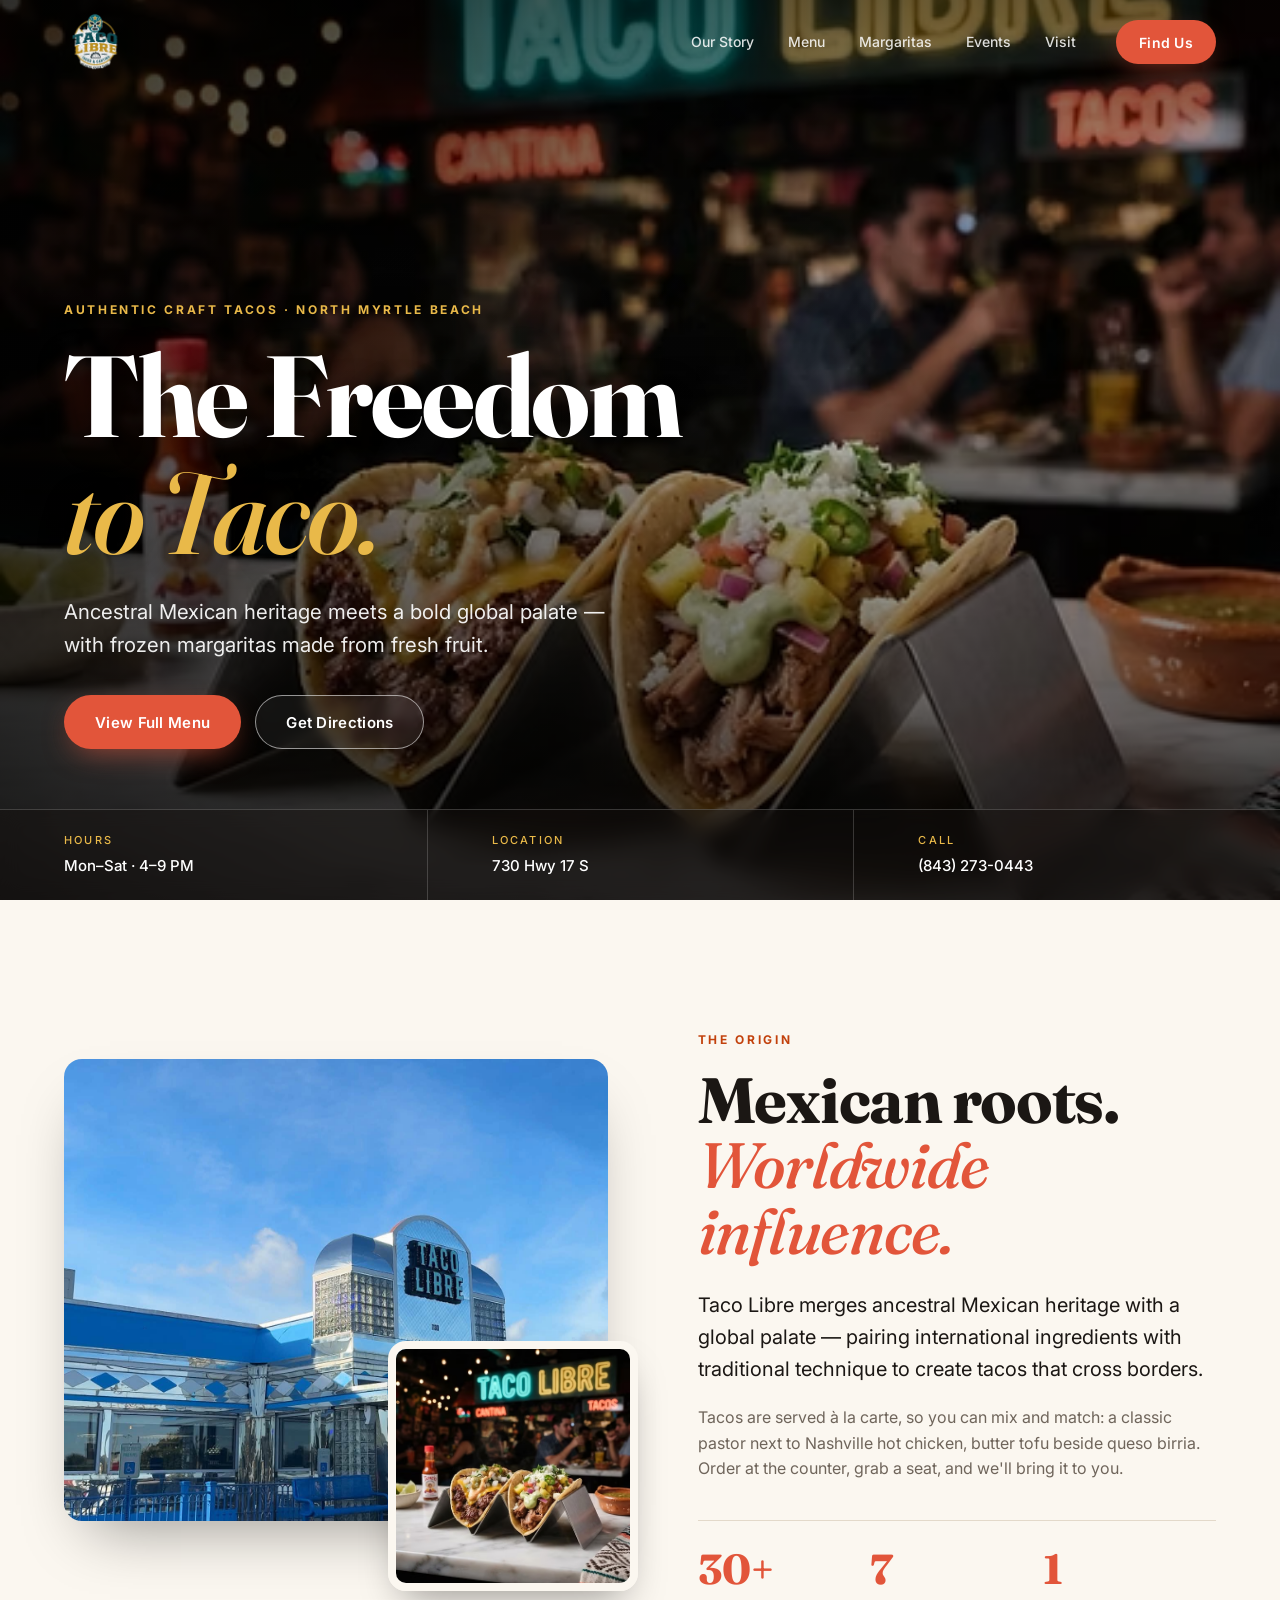
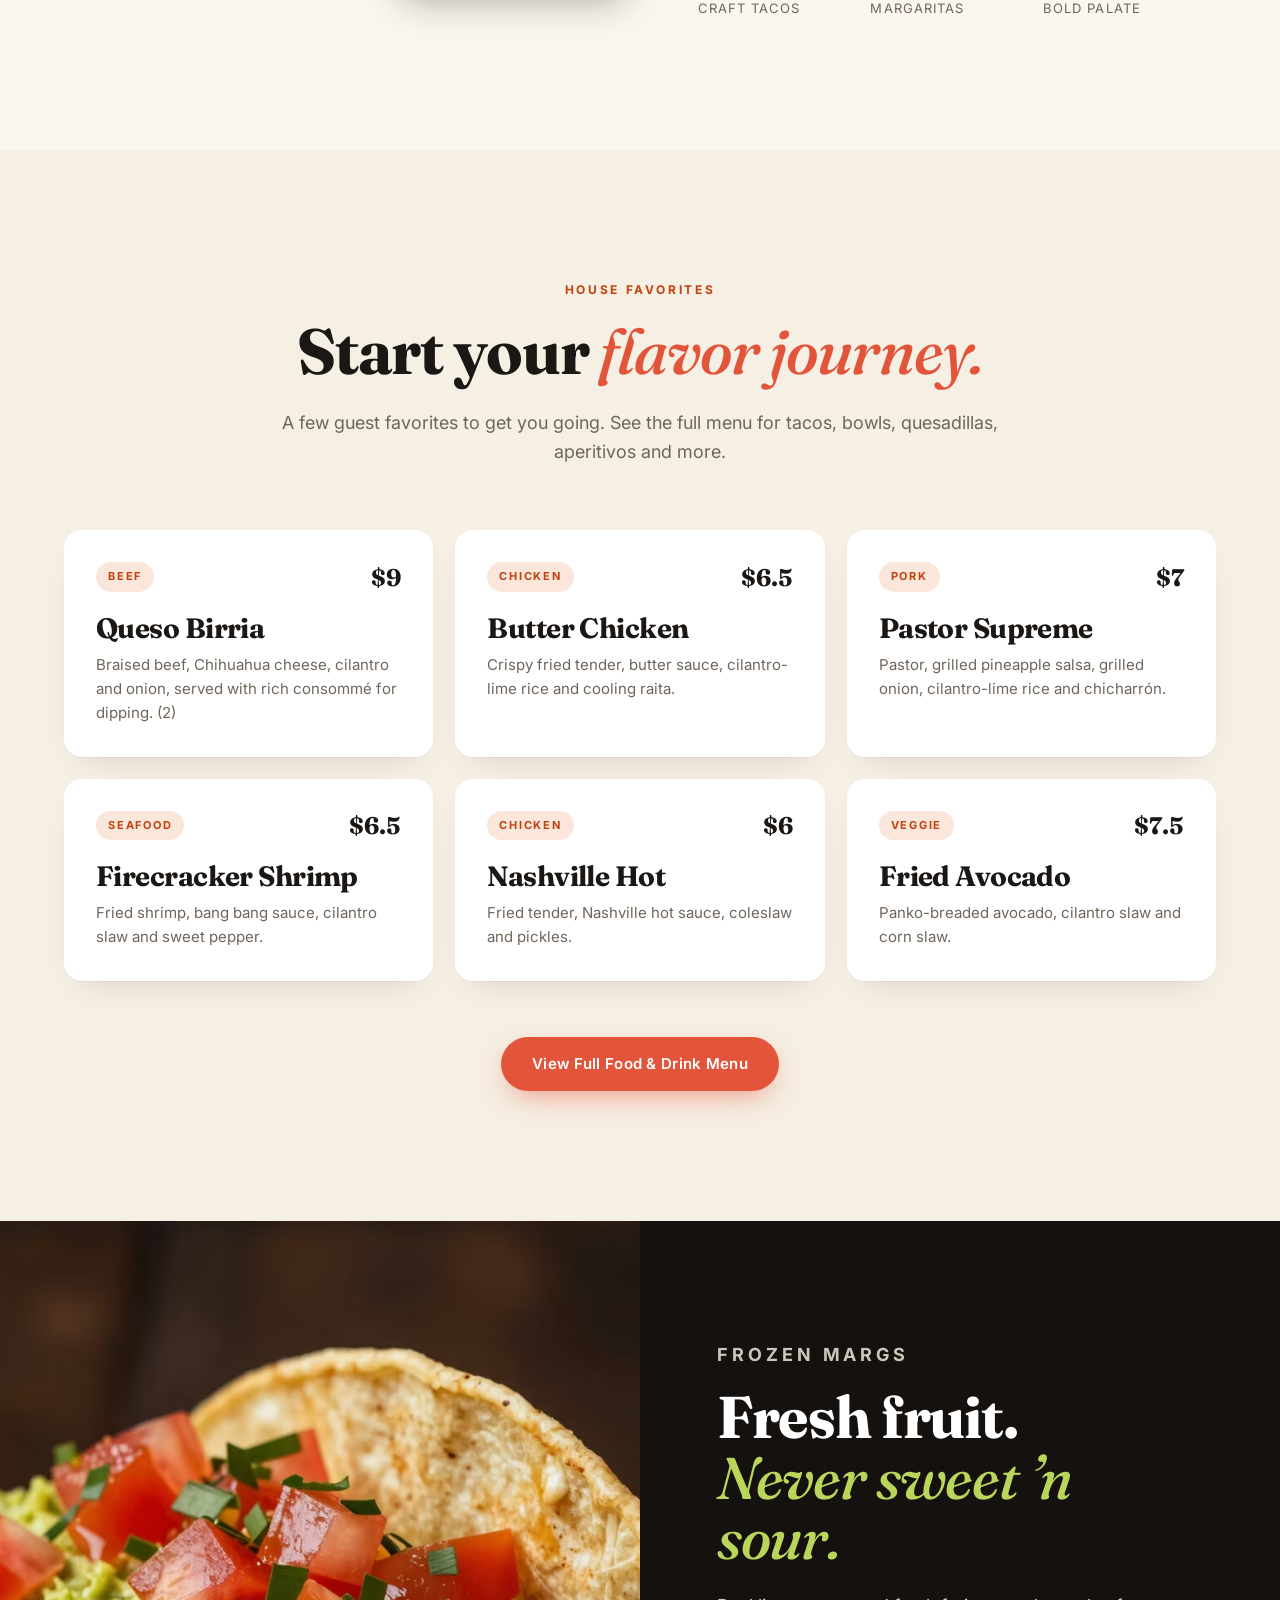
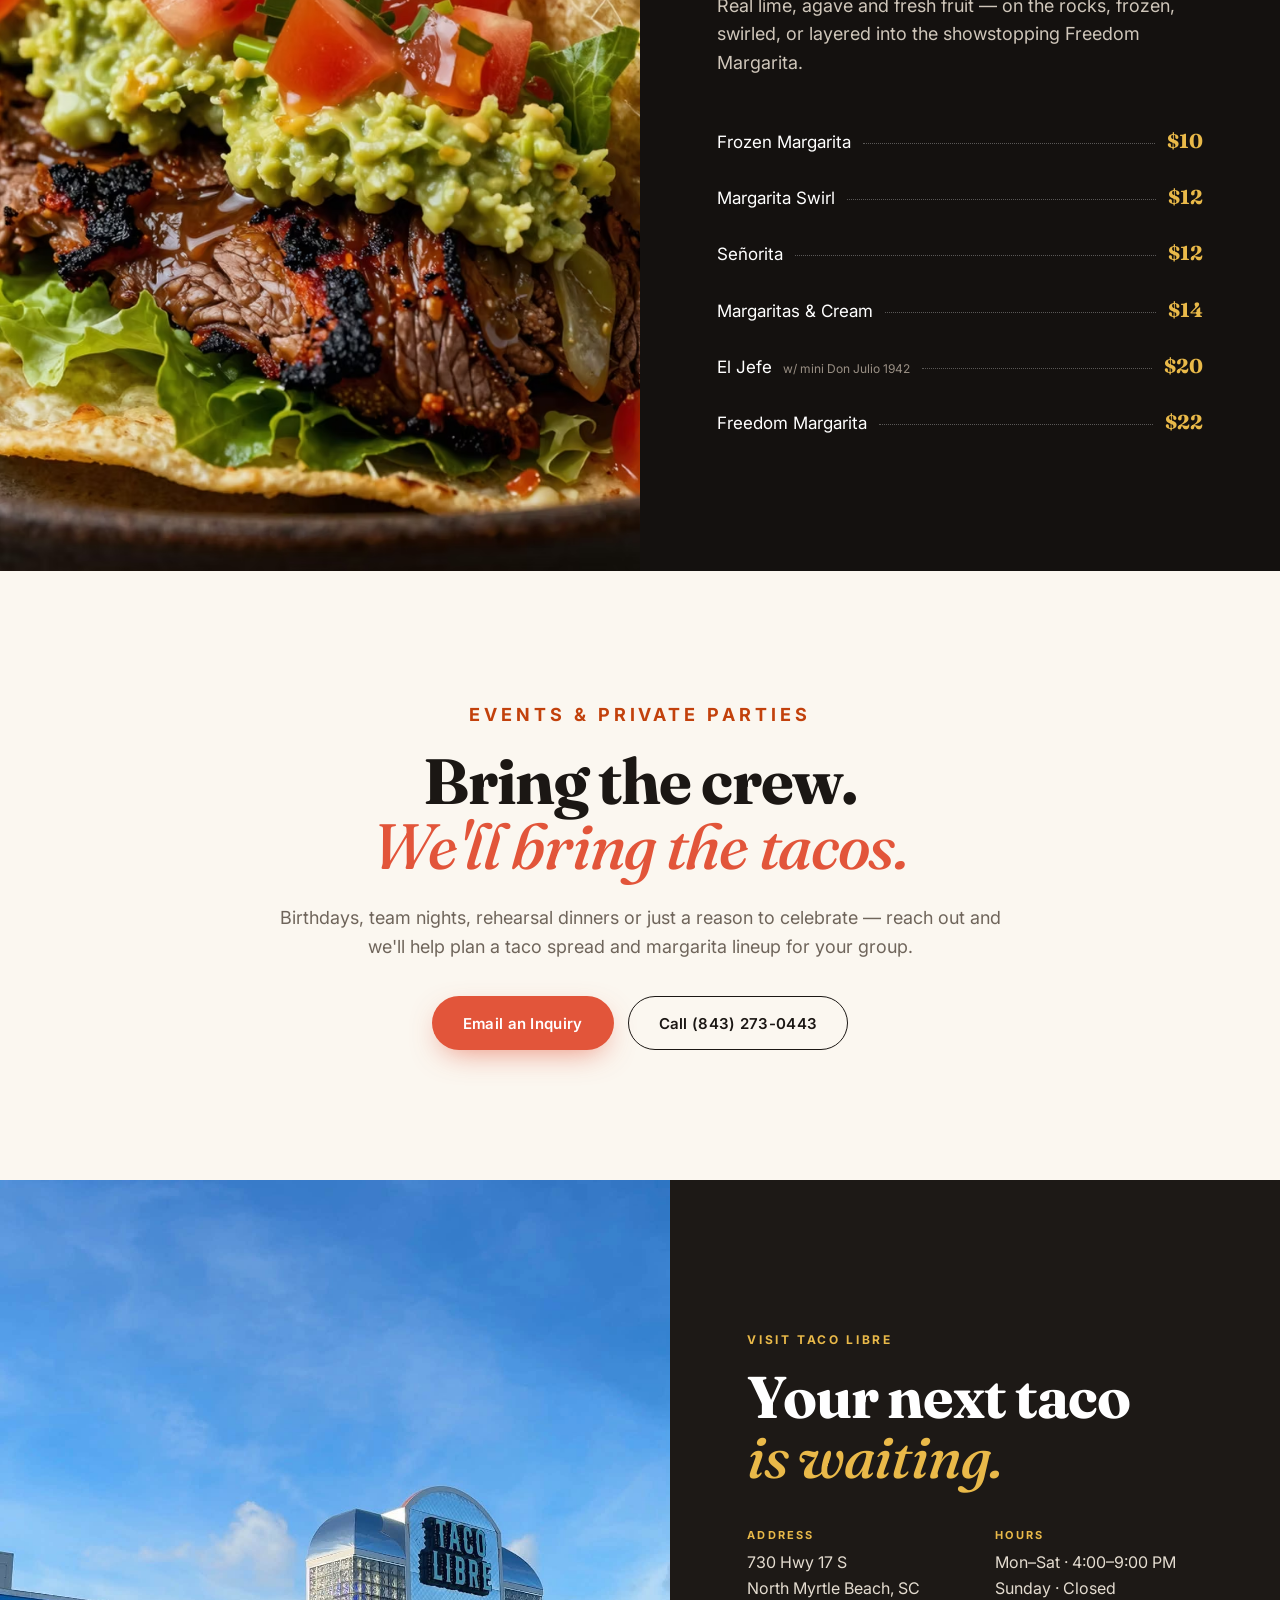
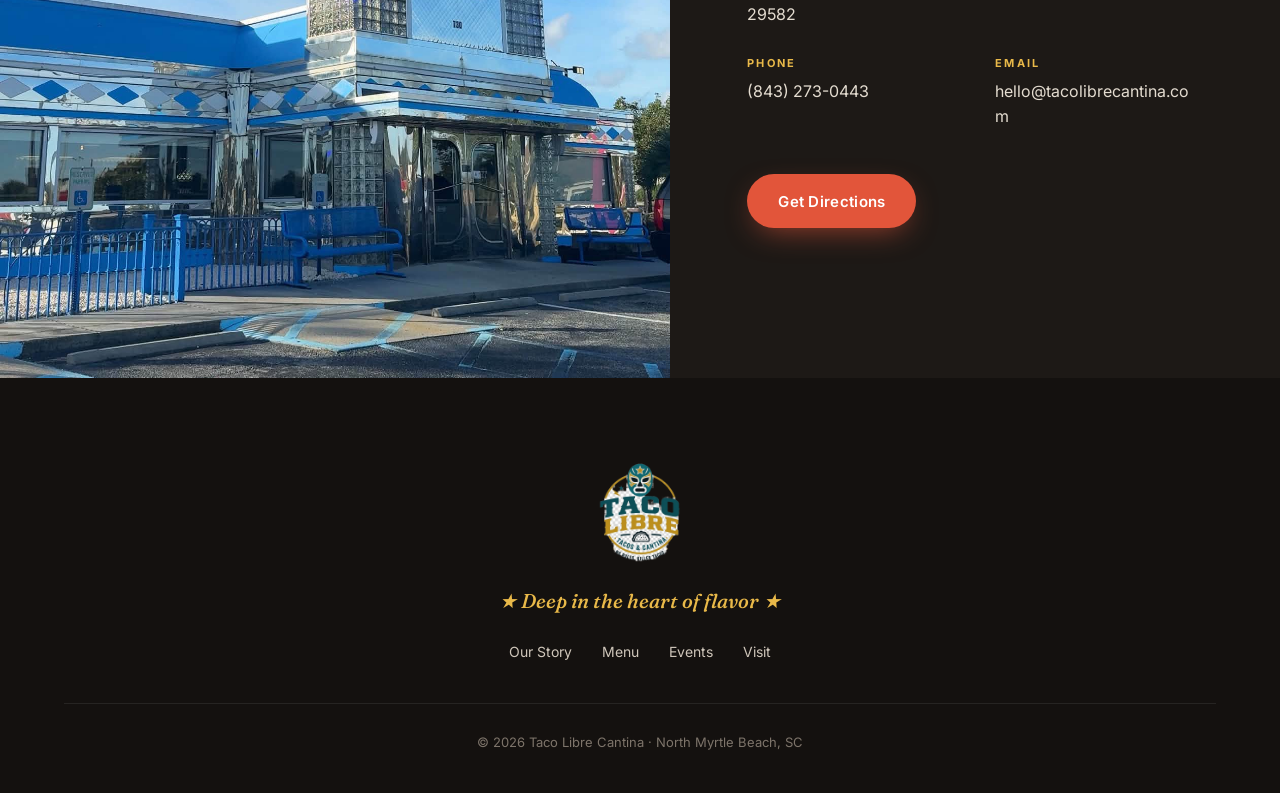
==== index.html @ 33dae6b4 "Add files via upload" ====
<!doctype html>
<html lang="en">
<head>
<meta charset="utf-8">
<meta name="viewport" content="width=device-width,initial-scale=1">
<meta name="description" content="Taco Libre Cantina — globally inspired craft tacos and frozen margaritas on Hwy 17 in North Myrtle Beach, SC.">
<meta name="theme-color" content="#14110f">
<title>Taco Libre Cantina | Global Tacos & Frozen Margs · North Myrtle Beach</title>
<link rel="icon" href="taco libre logo.png">
<link rel="preconnect" href="https://fonts.googleapis.com"><link rel="preconnect" href="https://fonts.gstatic.com" crossorigin>
<link href="https://fonts.googleapis.com/css2?family=Fraunces:ital,opsz,wght@0,9..144,500;0,9..144,700;1,9..144,500&family=Inter:wght@400;500;600;700&display=swap" rel="stylesheet">
<link rel="stylesheet" href="styles.css">
</head>
<body>
<header class="site-header" id="top">
  <a class="brand" href="#top" aria-label="Taco Libre home"><img src="taco libre logo.png" alt="Taco Libre logo"></a>
  <nav class="nav" aria-label="Primary">
    <a href="#story">Our Story</a><a href="#menu">Menu</a><a href="#margs">Margaritas</a><a href="#parties">Events</a><a href="#visit">Visit</a>
  </nav>
  <a class="btn btn-primary btn-sm desk" href="#visit">Find Us</a>
  <button class="nav-toggle" aria-label="Open menu" aria-expanded="false"><span></span><span></span></button>
</header>

<main>
<section class="hero">
  <video autoplay muted loop playsinline preload="metadata" poster="taco 1.avif"><source src="taco libre video mobile format.mp4" type="video/mp4"></video>
  <div class="hero-shade"></div>
  <div class="hero-inner reveal">
    <p class="eyebrow">Authentic Craft Tacos · North Myrtle Beach</p>
    <h1>The Freedom<br><em>to Taco.</em></h1>
    <p class="hero-sub">Ancestral Mexican heritage meets a bold global palate — with frozen margaritas made from fresh fruit.</p>
    <div class="hero-actions">
      <button class="btn btn-primary" data-open-menu>View Full Menu</button>
      <a class="btn btn-ghost" href="https://maps.google.com/?q=Taco+Libre+730+Hwy+17+S+North+Myrtle+Beach+SC+29582" target="_blank" rel="noopener">Get Directions</a>
    </div>
  </div>
  <div class="hero-info">
    <div><span>Hours</span>Mon–Sat · 4–9 PM</div>
    <div><span>Location</span>730 Hwy 17 S</div>
    <div><span>Call</span><a href="tel:+18432730443">(843) 273-0443</a></div>
  </div>
</section>

<section class="story section" id="story">
  <div class="story-media reveal">
    <img class="img-main" src="libre storefront.jpg" alt="Taco Libre storefront on Highway 17 in North Myrtle Beach">
    <img class="img-float" src="taco 1.avif" alt="Taco Libre craft tacos" loading="lazy">
  </div>
  <div class="story-copy reveal">
    <p class="eyebrow dark">The Origin</p>
    <h2>Mexican roots.<br><em>Worldwide influence.</em></h2>
    <p class="lead">Taco Libre merges ancestral Mexican heritage with a global palate — pairing international ingredients with traditional technique to create tacos that cross borders.</p>
    <p>Tacos are served à la carte, so you can mix and match: a classic pastor next to Nashville hot chicken, butter tofu beside queso birria. Order at the counter, grab a seat, and we'll bring it to you.</p>
    <div class="stats">
      <div><strong>30+</strong><span>Craft tacos</span></div>
      <div><strong>7</strong><span>Margaritas</span></div>
      <div><strong>1</strong><span>Bold palate</span></div>
    </div>
  </div>
</section>

<section class="favorites section" id="menu">
  <div class="section-head reveal">
    <p class="eyebrow dark">House Favorites</p>
    <h2>Start your <em>flavor journey.</em></h2>
    <p>A few guest favorites to get you going. See the full menu for tacos, bowls, quesadillas, aperitivos and more.</p>
  </div>
  <div class="cards">
    <article class="card reveal"><div class="card-top"><span class="tag">Beef</span><span class="price">$9</span></div><h3>Queso Birria</h3><p>Braised beef, Chihuahua cheese, cilantro and onion, served with rich consommé for dipping. (2)</p></article>
    <article class="card reveal"><div class="card-top"><span class="tag">Chicken</span><span class="price">$6.5</span></div><h3>Butter Chicken</h3><p>Crispy fried tender, butter sauce, cilantro-lime rice and cooling raita.</p></article>
    <article class="card reveal"><div class="card-top"><span class="tag">Pork</span><span class="price">$7</span></div><h3>Pastor Supreme</h3><p>Pastor, grilled pineapple salsa, grilled onion, cilantro-lime rice and chicharrón.</p></article>
    <article class="card reveal"><div class="card-top"><span class="tag">Seafood</span><span class="price">$6.5</span></div><h3>Firecracker Shrimp</h3><p>Fried shrimp, bang bang sauce, cilantro slaw and sweet pepper.</p></article>
    <article class="card reveal"><div class="card-top"><span class="tag">Chicken</span><span class="price">$6</span></div><h3>Nashville Hot</h3><p>Fried tender, Nashville hot sauce, coleslaw and pickles.</p></article>
    <article class="card reveal"><div class="card-top"><span class="tag">Veggie</span><span class="price">$7.5</span></div><h3>Fried Avocado</h3><p>Panko-breaded avocado, cilantro slaw and corn slaw.</p></article>
  </div>
  <div class="center"><button class="btn btn-primary" data-open-menu>View Full Food & Drink Menu</button></div>
</section>

<section class="margs" id="margs">
  <div class="margs-img"><img src="taco 2.avif" alt="Taco Libre food and margaritas" loading="lazy"></div>
  <div class="margs-copy reveal">
    <p class="eyebrow">Frozen Margs</p>
    <h2>Fresh fruit.<br><em>Never sweet ’n sour.</em></h2>
    <p>Real lime, agave and fresh fruit — on the rocks, frozen, swirled, or layered into the showstopping Freedom Margarita.</p>
    <ul class="price-list">
      <li><span>Frozen Margarita</span><i></i><b>$10</b></li>
      <li><span>Margarita Swirl</span><i></i><b>$12</b></li>
      <li><span>Señorita</span><i></i><b>$12</b></li>
      <li><span>Margaritas & Cream</span><i></i><b>$14</b></li>
      <li><span>El Jefe <small>w/ mini Don Julio 1942</small></span><i></i><b>$20</b></li>
      <li><span>Freedom Margarita</span><i></i><b>$22</b></li>
    </ul>
  </div>
</section>

<section class="parties section" id="parties">
  <div class="parties-inner reveal">
    <p class="eyebrow dark">Events & Private Parties</p>
    <h2>Bring the crew.<br><em>We'll bring the tacos.</em></h2>
    <p>Birthdays, team nights, rehearsal dinners or just a reason to celebrate — reach out and we'll help plan a taco spread and margarita lineup for your group.</p>
    <div class="hero-actions center-row">
      <a class="btn btn-primary" href="mailto:hello@tacolibrecantina.com?subject=Private%20Event%20Inquiry">Email an Inquiry</a>
      <a class="btn btn-outline" href="tel:+18432730443">Call (843) 273-0443</a>
    </div>
  </div>
</section>

<section class="visit" id="visit">
  <div class="visit-img"><img src="libre storefront.jpg" alt="Taco Libre exterior" loading="lazy"></div>
  <div class="visit-copy reveal">
    <p class="eyebrow">Visit Taco Libre</p>
    <h2>Your next taco<br><em>is waiting.</em></h2>
    <div class="visit-grid">
      <div><h4>Address</h4><p>730 Hwy 17 S<br>North Myrtle Beach, SC 29582</p></div>
      <div><h4>Hours</h4><p>Mon–Sat · 4:00–9:00 PM<br>Sunday · Closed</p></div>
      <div><h4>Phone</h4><p><a href="tel:+18432730443">(843) 273-0443</a></p></div>
      <div><h4>Email</h4><p><a href="mailto:hello@tacolibrecantina.com">hello@tacolibrecantina.com</a></p></div>
    </div>
    <a class="btn btn-primary" href="https://maps.google.com/?q=Taco+Libre+730+Hwy+17+S+North+Myrtle+Beach+SC+29582" target="_blank" rel="noopener">Get Directions</a>
  </div>
</section>
</main>

<footer>
  <img src="taco libre logo.png" alt="Taco Libre" class="footer-logo">
  <p class="footer-tag">★ Deep in the heart of flavor ★</p>
  <nav><a href="#story">Our Story</a><a href="#menu">Menu</a><a href="#parties">Events</a><a href="#visit">Visit</a></nav>
  <p class="copy">© <span id="year"></span> Taco Libre Cantina · North Myrtle Beach, SC</p>
</footer>

<div class="modal" id="menuModal" aria-hidden="true" role="dialog" aria-modal="true" aria-labelledby="menuTitle">
  <div class="modal-panel">
    <div class="modal-head">
      <div><p class="eyebrow dark">Taco Libre Cantina</p><h2 id="menuTitle">The Menu</h2></div>
      <button class="modal-close" aria-label="Close menu">✕</button>
    </div>
    <div class="menu-tabs"><button class="active" data-filter="all">All</button><button data-filter="tacos">Tacos</button><button data-filter="more">Plates & Shareables</button><button data-filter="drinks">Drinks</button></div>
    <div id="menuContent"></div>
    <p class="menu-note">Tacos are sold individually unless noted (2). Menu and prices subject to change. Please inform us of any allergies.</p>
  </div>
</div>
<script src="script.js"></script>
</body>
</html>
---- styles.css ----
:root{--bg:#14110f;--bg2:#1d1916;--cream:#f6efe3;--paper:#fbf7f0;--ink:#1b1714;--muted:#6f655b;--accent:#e2553a;--accent2:#c2410c;--lime:#b9d65a;--gold:#e9b949;--r:18px;--serif:"Fraunces",Georgia,serif;--sans:"Inter",system-ui,sans-serif}
*{box-sizing:border-box}html{scroll-behavior:smooth;scroll-padding-top:80px}body{margin:0;font-family:var(--sans);color:var(--ink);background:var(--paper);line-height:1.6;-webkit-font-smoothing:antialiased}img{display:block;max-width:100%}a{color:inherit}
h1,h2,h3{font-family:var(--serif);font-weight:700;line-height:1.02;letter-spacing:-.02em;margin:0}h1 em,h2 em{font-style:italic;font-weight:500;color:var(--accent)}
.eyebrow{font-size:12px;font-weight:700;letter-spacing:.22em;text-transform:uppercase;color:var(--gold);margin:0 0 18px}.eyebrow.dark{color:var(--accent2)}
.btn{display:inline-flex;align-items:center;justify-content:center;min-height:54px;padding:0 30px;border-radius:999px;font:600 15px var(--sans);letter-spacing:.02em;text-decoration:none;cursor:pointer;border:1.5px solid transparent;transition:transform .2s,background .2s,box-shadow .2s}
.btn:hover{transform:translateY(-2px)}.btn-primary{background:var(--accent);color:#fff;box-shadow:0 10px 30px -10px rgba(226,85,58,.7)}.btn-primary:hover{background:var(--accent2)}
.btn-ghost{color:#fff;border-color:rgba(255,255,255,.55);backdrop-filter:blur(6px);background:rgba(255,255,255,.06)}.btn-ghost:hover{background:#fff;color:var(--ink)}
.btn-outline{border-color:var(--ink);color:var(--ink)}.btn-outline:hover{background:var(--ink);color:#fff}.btn-sm{min-height:44px;padding:0 22px;font-size:14px}
/* header */
.site-header{position:fixed;inset:0 0 auto;z-index:40;height:84px;display:flex;align-items:center;gap:40px;padding:0 5vw;transition:background .3s,height .3s,box-shadow .3s}
.site-header.scrolled{background:rgba(20,17,15,.92);backdrop-filter:blur(14px);height:72px;box-shadow:0 1px 0 rgba(255,255,255,.08)}
.brand img{height:62px;width:auto;transition:height .3s}.scrolled .brand img{height:50px}
.nav{display:flex;gap:34px;margin-left:auto}.nav a{color:#fff;text-decoration:none;font-size:14px;font-weight:500;opacity:.85;position:relative}.nav a:hover{opacity:1}
.nav a::after{content:"";position:absolute;left:0;bottom:-6px;width:0;height:2px;background:var(--accent);transition:width .25s}.nav a:hover::after{width:100%}
.nav-toggle{display:none;background:none;border:0;padding:10px;cursor:pointer}.nav-toggle span{display:block;width:26px;height:2px;background:#fff;margin:6px 0;transition:.3s}
.nav-toggle[aria-expanded=true] span:first-child{transform:translateY(4px) rotate(45deg)}.nav-toggle[aria-expanded=true] span:last-child{transform:translateY(-4px) rotate(-45deg)}
/* hero */
.hero{position:relative;min-height:100vh;min-height:100svh;display:flex;flex-direction:column;justify-content:flex-end;color:#fff;overflow:hidden;background:var(--bg)}
.hero video{position:absolute;inset:0;width:100%;height:100%;object-fit:cover}
.hero-shade{position:absolute;inset:0;background:linear-gradient(180deg,rgba(0,0,0,.55) 0%,rgba(0,0,0,.15) 35%,rgba(0,0,0,.75) 100%),linear-gradient(90deg,rgba(0,0,0,.6),transparent 70%)}
.hero-inner{position:relative;z-index:2;padding:0 5vw 60px;max-width:900px}
.hero h1{font-size:clamp(56px,9vw,128px);margin-bottom:24px;text-shadow:0 4px 30px rgba(0,0,0,.35)}.hero h1 em{color:var(--gold)}
.hero-sub{font-size:clamp(17px,1.6vw,21px);max-width:560px;opacity:.92;margin:0 0 34px}
.hero-actions{display:flex;gap:14px;flex-wrap:wrap}
.hero-info{position:relative;z-index:2;display:grid;grid-template-columns:repeat(3,1fr);border-top:1px solid rgba(255,255,255,.18);background:rgba(20,17,15,.45);backdrop-filter:blur(10px)}
.hero-info div{padding:22px 5vw;font-size:15px;font-weight:500}.hero-info div+div{border-left:1px solid rgba(255,255,255,.18)}
.hero-info span{display:block;font-size:11px;letter-spacing:.2em;text-transform:uppercase;color:var(--gold);margin-bottom:4px}.hero-info a{text-decoration:none}
/* sections */
.section{padding:130px 5vw}.section h2{font-size:clamp(40px,5vw,68px);margin-bottom:26px}
.story{display:grid;grid-template-columns:1.05fr 1fr;gap:7vw;align-items:center;max-width:1400px;margin:auto}
.story-media{position:relative;padding:0 0 70px 0}.img-main{width:100%;aspect-ratio:4/3.4;object-fit:cover;border-radius:var(--r);box-shadow:0 30px 60px -25px rgba(0,0,0,.4)}
.img-float{position:absolute;right:-30px;bottom:0;width:46%;aspect-ratio:1;object-fit:cover;border-radius:var(--r);border:8px solid var(--paper);box-shadow:0 20px 40px -15px rgba(0,0,0,.4)}
.lead{font-size:20px;color:var(--ink)}.story-copy p{color:var(--muted)}.story-copy .lead{color:var(--ink)}
.stats{display:grid;grid-template-columns:repeat(3,1fr);margin-top:38px;border-top:1px solid #e3d9ca}.stats div{padding-top:22px}
.stats strong{display:block;font:700 42px var(--serif);color:var(--accent)}.stats span{font-size:13px;letter-spacing:.08em;text-transform:uppercase;color:var(--muted)}
.favorites{background:var(--cream)}.section-head{text-align:center;max-width:720px;margin:0 auto 64px}.section-head>p:last-child{color:var(--muted);font-size:18px}
.cards{display:grid;grid-template-columns:repeat(3,1fr);gap:22px;max-width:1240px;margin:0 auto 56px}
.card{background:#fff;border-radius:var(--r);padding:32px;box-shadow:0 1px 0 rgba(0,0,0,.04),0 15px 35px -20px rgba(0,0,0,.18);transition:transform .25s,box-shadow .25s}
.card:hover{transform:translateY(-6px);box-shadow:0 25px 45px -20px rgba(0,0,0,.28)}
.card-top{display:flex;justify-content:space-between;align-items:center;margin-bottom:22px}.tag{font-size:11px;font-weight:700;letter-spacing:.16em;text-transform:uppercase;color:var(--accent2);background:#fbe6dc;padding:6px 12px;border-radius:999px}
.price{font:700 24px var(--serif)}.card h3{font-size:28px;margin-bottom:10px}.card p{color:var(--muted);margin:0;font-size:15px}.center{text-align:center}
/* margs */
.margs{display:grid;grid-template-columns:1fr 1fr;background:var(--bg);color:#fff}.margs-img img{width:100%;height:100%;min-height:720px;object-fit:cover}
.margs-copy{padding:120px 6vw;align-self:center}.margs h2{font-size:clamp(40px,4.6vw,64px);margin-bottom:24px}.margs h2 em{color:var(--lime)}.margs-copy>p{color:#cfc6ba;font-size:18px;max-width:500px}
.price-list{list-style:none;padding:0;margin:36px 0 0}.price-list li{display:flex;align-items:baseline;gap:12px;padding:14px 0;font-size:17px}
.price-list i{flex:1;border-bottom:1px dotted rgba(255,255,255,.3);transform:translateY(-4px)}.price-list b{font:700 20px var(--serif);color:var(--gold)}.price-list small{color:#998f84;font-size:12px;margin-left:6px}
/* parties */
.parties{background:var(--paper);text-align:center}.parties-inner{max-width:760px;margin:auto}.parties p{color:var(--muted);font-size:18px}.center-row{justify-content:center;margin-top:34px}
/* visit */
.visit{display:grid;grid-template-columns:1.1fr 1fr;background:var(--bg2);color:#fff}.visit-img img{width:100%;height:100%;min-height:640px;object-fit:cover}
.visit-copy{padding:110px 6vw;align-self:center}.visit h2{font-size:clamp(40px,4.6vw,64px);margin-bottom:40px}.visit h2 em{color:var(--gold)}
.visit-grid{display:grid;grid-template-columns:1fr 1fr;gap:28px 40px;margin-bottom:44px}.visit-grid h4{margin:0 0 6px;font-size:11px;letter-spacing:.2em;text-transform:uppercase;color:var(--gold)}
.visit-grid p{margin:0;color:#e4dcd0;font-size:16px;word-break:break-word}.visit-grid a{text-decoration:none}.visit-grid a:hover{color:var(--accent)}
/* footer */
footer{background:var(--bg);color:#cfc6ba;text-align:center;padding:80px 5vw 40px}.footer-logo{height:110px;width:auto;margin:0 auto 20px}
.footer-tag{font:italic 500 20px var(--serif);color:var(--gold);margin:0 0 28px}footer nav{display:flex;justify-content:center;gap:30px;flex-wrap:wrap;margin-bottom:40px}
footer nav a{text-decoration:none;font-size:14px}footer nav a:hover{color:#fff}.copy{font-size:13px;color:#7d746a;border-top:1px solid rgba(255,255,255,.08);padding-top:28px;margin:0}
/* modal */
.modal{position:fixed;inset:0;z-index:60;background:rgba(10,8,7,.7);backdrop-filter:blur(6px);display:flex;align-items:center;justify-content:center;padding:3vh 3vw;opacity:0;visibility:hidden;transition:.3s}
.modal.open{opacity:1;visibility:visible}.modal-panel{background:var(--paper);width:100%;max-width:1080px;max-height:94vh;overflow:auto;border-radius:24px;padding:0 48px 40px;transform:translateY(20px);transition:.3s}.modal.open .modal-panel{transform:none}
.modal-head{position:sticky;top:0;z-index:2;background:var(--paper);display:flex;justify-content:space-between;align-items:center;padding:36px 0 14px}.modal-head h2{font-size:48px}.modal-head .eyebrow{margin-bottom:6px}
.modal-close{width:48px;height:48px;border-radius:50%;border:0;background:var(--ink);color:#fff;font-size:18px;cursor:pointer}.modal-close:hover{background:var(--accent)}
.menu-tabs{position:sticky;top:122px;z-index:2;background:var(--paper);display:flex;gap:8px;flex-wrap:wrap;padding:8px 0 18px;border-bottom:1px solid #e6dccd}
.menu-tabs button{border:1px solid #d9cebd;background:#fff;border-radius:999px;padding:10px 18px;font:600 14px var(--sans);cursor:pointer}.menu-tabs button.active{background:var(--ink);color:#fff;border-color:var(--ink)}
.menu-section{margin-top:44px}.menu-section h3{font-size:30px;color:var(--accent2);margin-bottom:8px}
.menu-grid{display:grid;grid-template-columns:1fr 1fr;gap:0 48px}.menu-item{padding:16px 0;border-bottom:1px solid #ece3d6}
.menu-item-head{display:flex;justify-content:space-between;gap:12px;font-weight:700}.menu-item-head span:last-child{font-family:var(--serif);color:var(--accent2)}.menu-item p{margin:4px 0 0;color:var(--muted);font-size:14px}
.menu-note{margin-top:36px;font-size:13px;color:var(--muted);text-align:center}
/* reveal */
.reveal{opacity:0;transform:translateY(28px);transition:opacity .8s ease,transform .8s ease}.reveal.in{opacity:1;transform:none}
@media (prefers-reduced-motion:reduce){.reveal{opacity:1;transform:none}*{transition:none!important;scroll-behavior:auto}}
/* responsive */
@media(max-width:1000px){.cards{grid-template-columns:1fr 1fr}.story{grid-template-columns:1fr;gap:60px}.img-float{right:-10px}.margs,.visit{grid-template-columns:1fr}.margs-img img{min-height:420px;max-height:520px}.visit-img img{min-height:360px;max-height:460px}.visit-img{order:-1}}
@media(max-width:860px){.desk{display:none}.nav-toggle{display:block;margin-left:auto}
.nav{position:fixed;inset:72px 0 auto;flex-direction:column;gap:0;background:rgba(20,17,15,.97);padding:10px 24px 24px;transform:translateY(-120%);transition:transform .35s;margin:0}
.nav.open{transform:none}.nav a{padding:16px 0;font-size:18px;border-bottom:1px solid rgba(255,255,255,.08)}.nav a::after{display:none}.site-header{height:72px;background:rgba(20,17,15,.92);backdrop-filter:blur(14px)}.brand img{height:50px}}
@media(max-width:640px){.section{padding:84px 22px}.hero-inner{padding:0 22px 36px}.hero h1{font-size:clamp(50px,15vw,72px)}.hero-actions .btn{flex:1 1 100%}
.hero-info{grid-template-columns:1fr}.hero-info div{padding:14px 22px;display:flex;justify-content:space-between;align-items:center}.hero-info div+div{border-left:0;border-top:1px solid rgba(255,255,255,.12)}.hero-info span{margin:0}
.cards{grid-template-columns:1fr}.card{padding:26px}.stats strong{font-size:34px}.img-float{width:50%;border-width:6px}
.margs-copy,.visit-copy{padding:72px 22px}.visit-grid{grid-template-columns:1fr;gap:22px}.visit-copy .btn{width:100%}
.modal{padding:0}.modal-panel{max-height:100vh;height:100%;border-radius:0;padding:0 20px 30px}.modal-head{padding:22px 0 10px}.modal-head h2{font-size:36px}.menu-tabs{top:96px;flex-wrap:nowrap;overflow-x:auto}.menu-tabs button{white-space:nowrap}.menu-grid{grid-template-columns:1fr}.footer-logo{height:90px}}
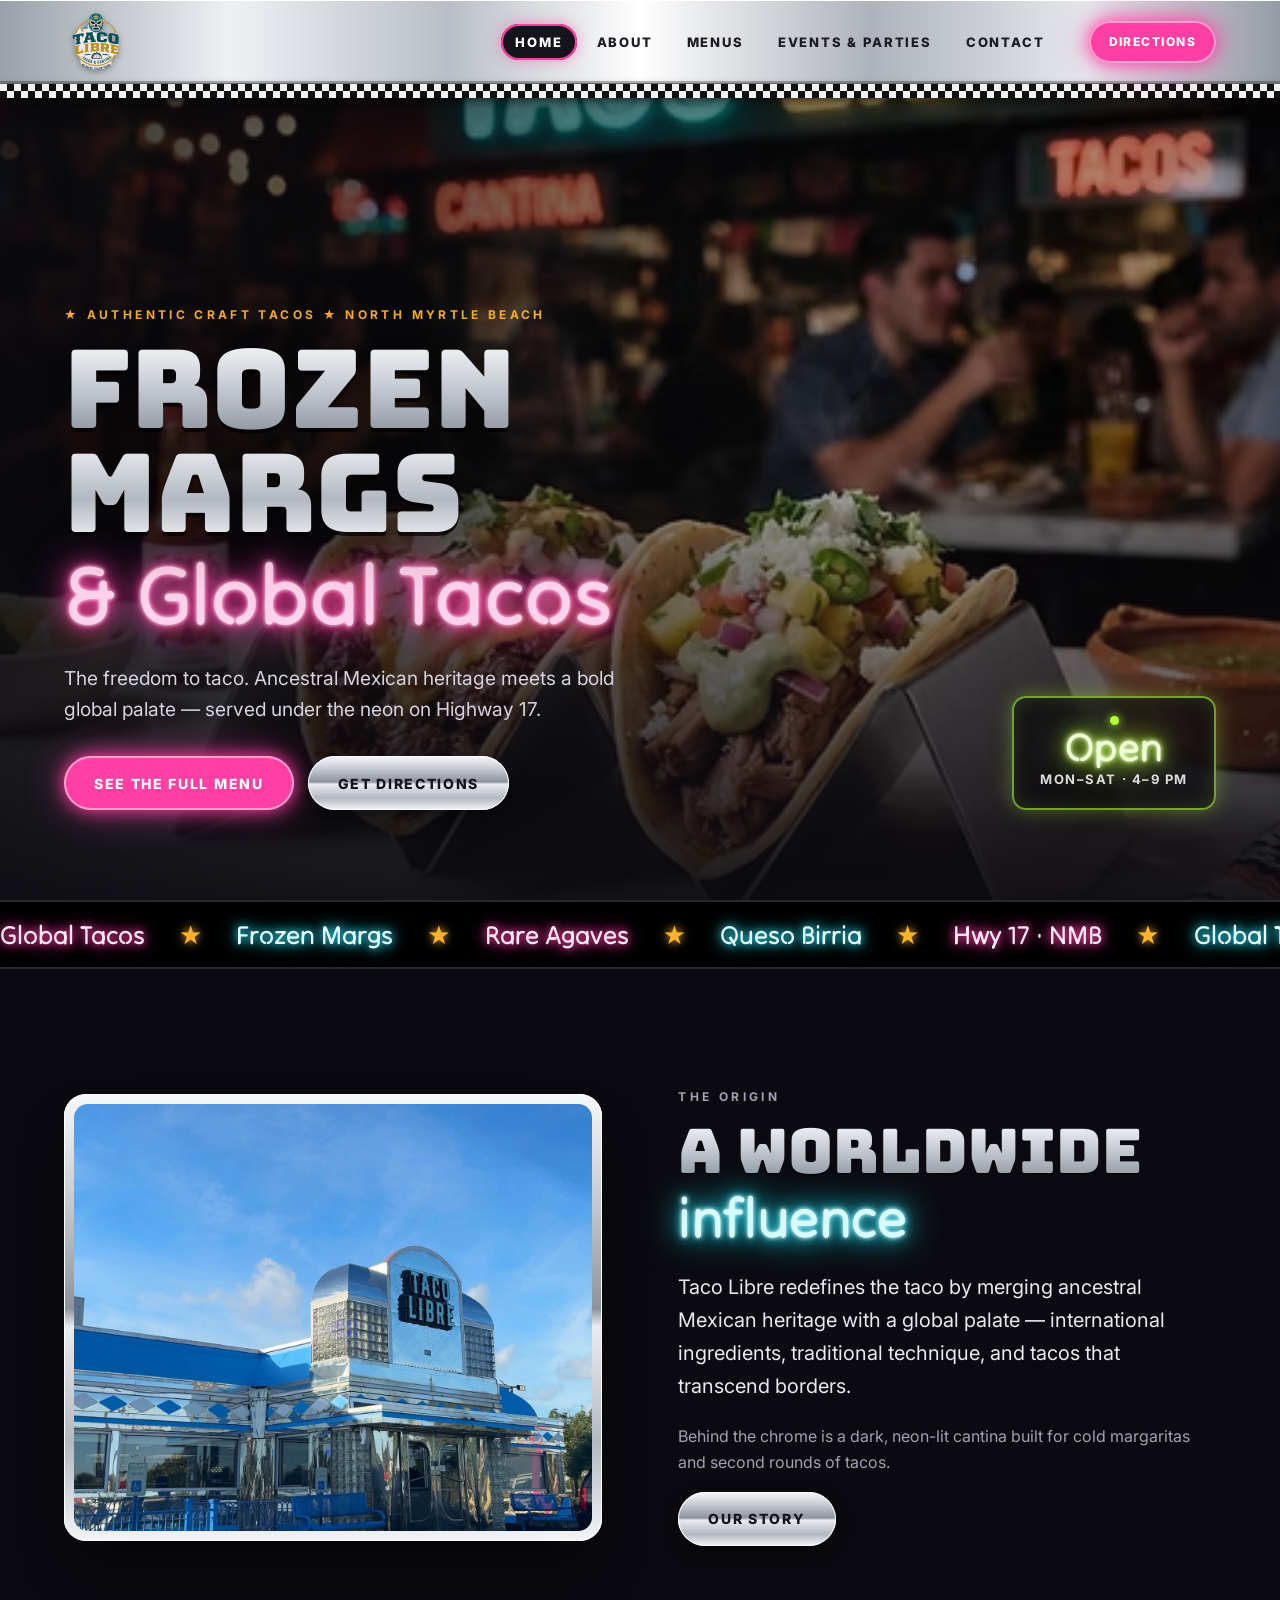
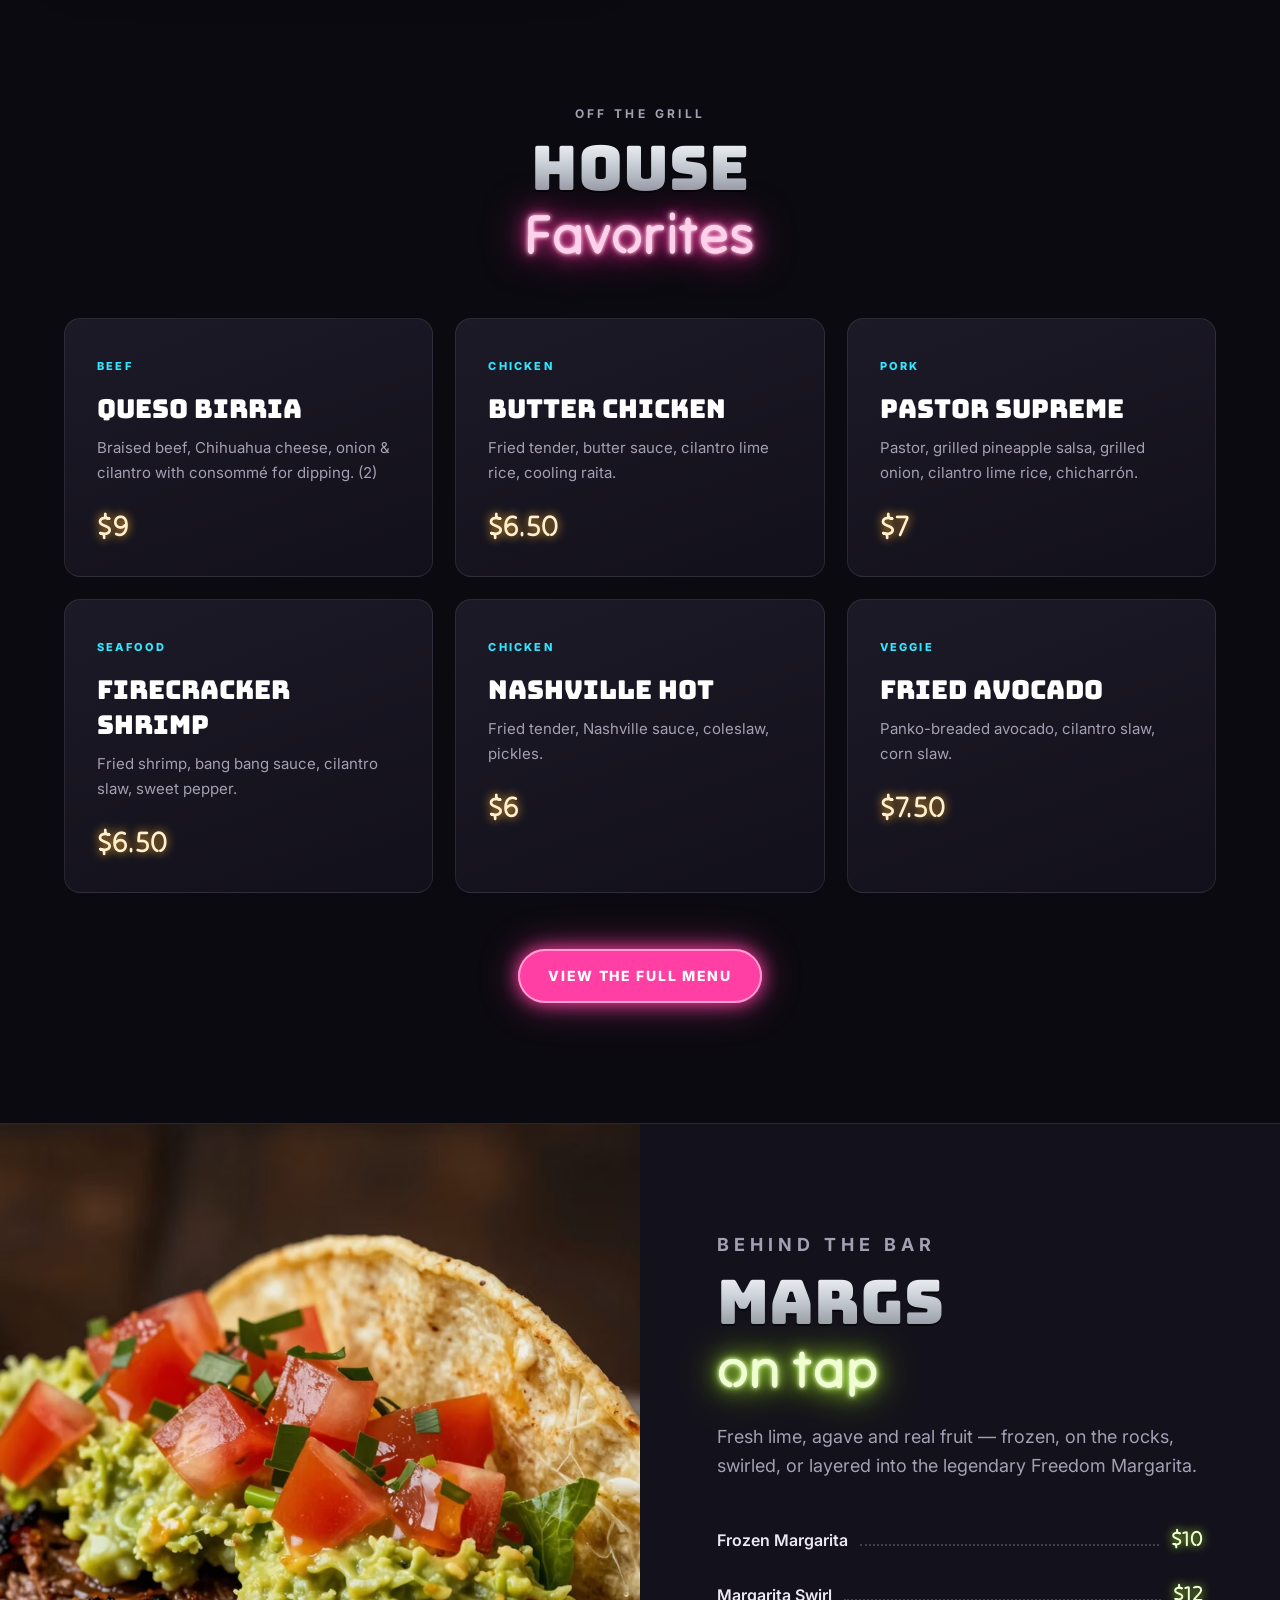
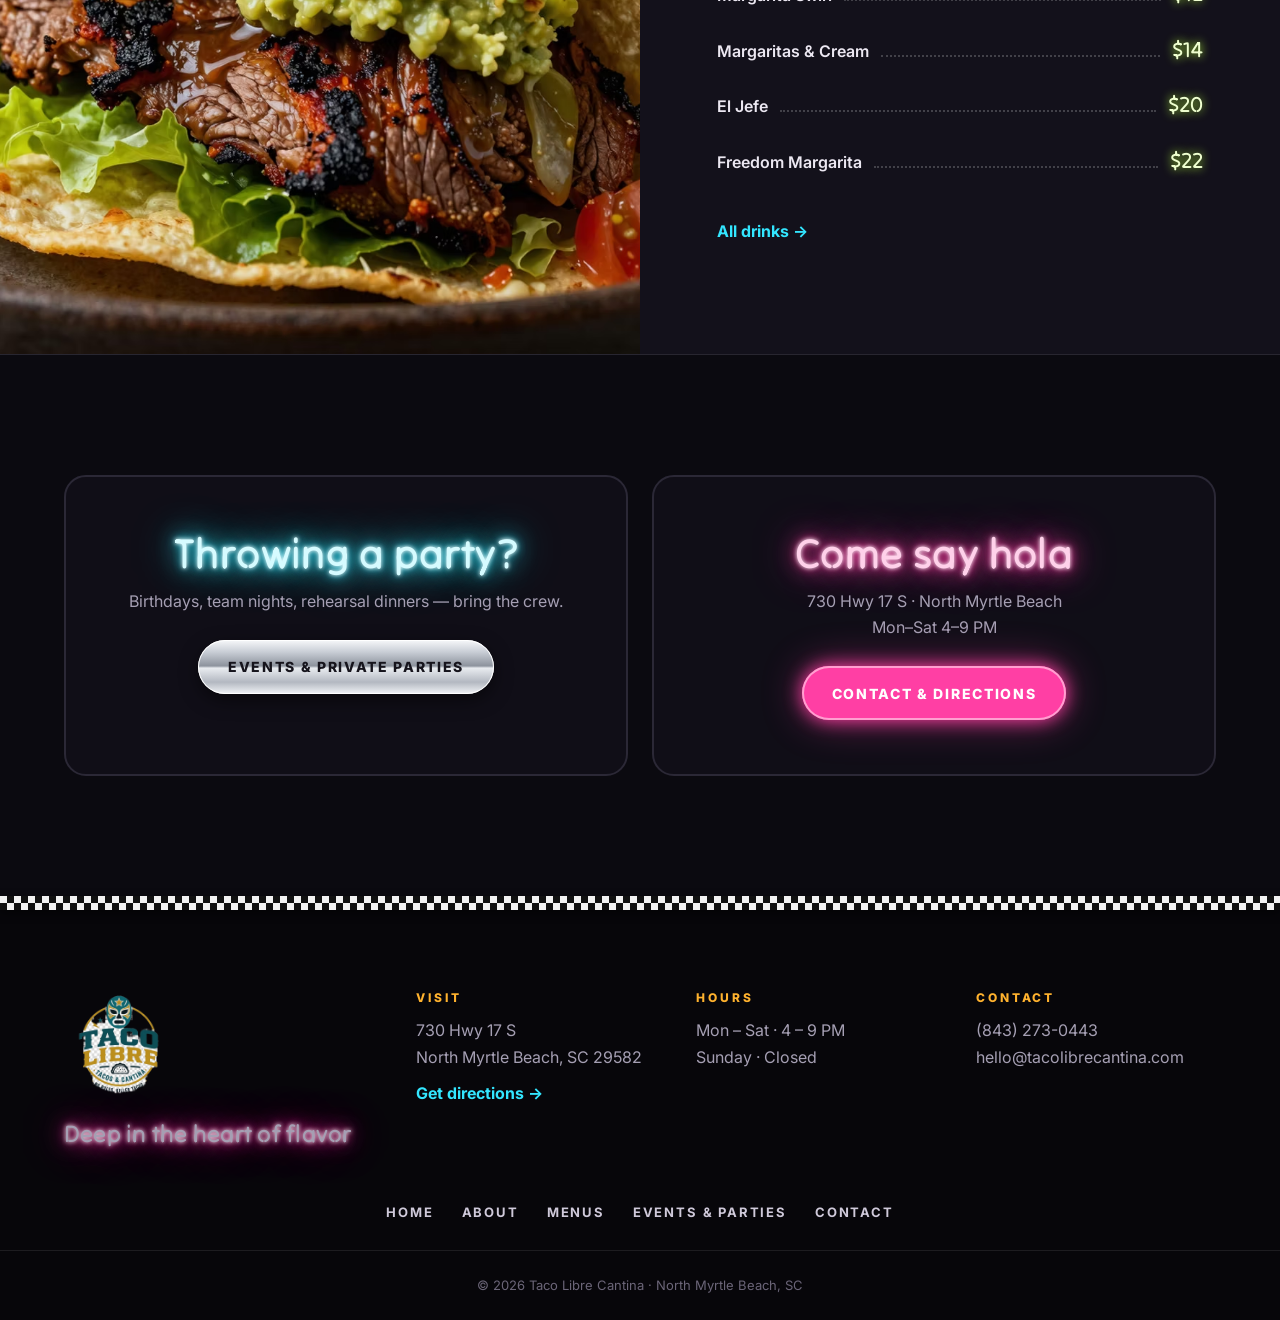
==== commit e1a3f08e: "876544" ====
--- a/index.html
+++ b/index.html
@@ -3,142 +3,96 @@
 <head>
 <meta charset="utf-8">
 <meta name="viewport" content="width=device-width,initial-scale=1">
-<meta name="description" content="Taco Libre Cantina — globally inspired craft tacos and frozen margaritas on Hwy 17 in North Myrtle Beach, SC.">
-<meta name="theme-color" content="#14110f">
-<title>Taco Libre Cantina | Global Tacos & Frozen Margs · North Myrtle Beach</title>
+<title>Taco Libre Cantina | Frozen Margs &amp; Global Tacos · North Myrtle Beach</title>
+<meta name="description" content="Globally inspired craft tacos and frozen margaritas on Hwy 17 in North Myrtle Beach, SC.">
+<meta name="theme-color" content="#0b0a10">
 <link rel="icon" href="taco libre logo.png">
 <link rel="preconnect" href="https://fonts.googleapis.com"><link rel="preconnect" href="https://fonts.gstatic.com" crossorigin>
-<link href="https://fonts.googleapis.com/css2?family=Fraunces:ital,opsz,wght@0,9..144,500;0,9..144,700;1,9..144,500&family=Inter:wght@400;500;600;700&display=swap" rel="stylesheet">
+<link href="https://fonts.googleapis.com/css2?family=Bungee&family=Bungee+Shade&family=Tilt+Neon&family=Inter:wght@400;500;600;700;800&display=swap" rel="stylesheet">
 <link rel="stylesheet" href="styles.css">
 </head>
-<body>
-<header class="site-header" id="top">
-  <a class="brand" href="#top" aria-label="Taco Libre home"><img src="taco libre logo.png" alt="Taco Libre logo"></a>
-  <nav class="nav" aria-label="Primary">
-    <a href="#story">Our Story</a><a href="#menu">Menu</a><a href="#margs">Margaritas</a><a href="#parties">Events</a><a href="#visit">Visit</a>
-  </nav>
-  <a class="btn btn-primary btn-sm desk" href="#visit">Find Us</a>
-  <button class="nav-toggle" aria-label="Open menu" aria-expanded="false"><span></span><span></span></button>
+<body class="home">
+<a class="skip" href="#main">Skip to content</a>
+<header class="site-header">
+  <div class="chrome-bar">
+    <a class="brand" href="index.html" aria-label="Taco Libre home"><img src="taco libre logo.png" alt="Taco Libre"></a>
+    <nav class="nav" aria-label="Primary"><a href="index.html" class="active" aria-current="page">Home</a><a href="about.html">About</a><a href="menu.html">Menus</a><a href="events.html">Events & Parties</a><a href="contact.html">Contact</a></nav>
+    <a class="btn btn-neon btn-sm desk" href="https://maps.google.com/?q=Taco+Libre+730+Hwy+17+S+North+Myrtle+Beach+SC+29582" target="_blank" rel="noopener">Directions</a>
+    <button class="nav-toggle" aria-label="Open menu" aria-expanded="false"><span></span><span></span><span></span></button>
+  </div>
+  <div class="checker" aria-hidden="true"></div>
 </header>
+<main id="main">
 
-<main>
 <section class="hero">
   <video autoplay muted loop playsinline preload="metadata" poster="taco 1.avif"><source src="taco libre video mobile format.mp4" type="video/mp4"></video>
   <div class="hero-shade"></div>
-  <div class="hero-inner reveal">
-    <p class="eyebrow">Authentic Craft Tacos · North Myrtle Beach</p>
-    <h1>The Freedom<br><em>to Taco.</em></h1>
-    <p class="hero-sub">Ancestral Mexican heritage meets a bold global palate — with frozen margaritas made from fresh fruit.</p>
-    <div class="hero-actions">
-      <button class="btn btn-primary" data-open-menu>View Full Menu</button>
-      <a class="btn btn-ghost" href="https://maps.google.com/?q=Taco+Libre+730+Hwy+17+S+North+Myrtle+Beach+SC+29582" target="_blank" rel="noopener">Get Directions</a>
-    </div>
+  <div class="hero-inner">
+    <p class="kicker">★ Authentic Craft Tacos ★ North Myrtle Beach</p>
+    <h1 class="hero-title"><span class="sign-xl">Frozen Margs</span><span class="neon-script pink flicker big">&amp; Global Tacos</span></h1>
+    <p class="sub">The freedom to taco. Ancestral Mexican heritage meets a bold global palate — served under the neon on Highway 17.</p>
+    <div class="actions"><a class="btn btn-neon" href="menu.html">See the Full Menu</a><a class="btn btn-chrome" href="https://maps.google.com/?q=Taco+Libre+730+Hwy+17+S+North+Myrtle+Beach+SC+29582" target="_blank" rel="noopener">Get Directions</a></div>
   </div>
-  <div class="hero-info">
-    <div><span>Hours</span>Mon–Sat · 4–9 PM</div>
-    <div><span>Location</span>730 Hwy 17 S</div>
-    <div><span>Call</span><a href="tel:+18432730443">(843) 273-0443</a></div>
+  <div class="hours-sign" aria-label="Hours"><span class="open-dot"></span><b class="neon-script lime">Open</b><span>Mon–Sat · 4–9 PM</span></div>
+</section>
+
+<section class="marquee" aria-hidden="true"><div class="marquee-track"><span>Global Tacos</span><span>★</span><span>Frozen Margs</span><span>★</span><span>Rare Agaves</span><span>★</span><span>Queso Birria</span><span>★</span><span>Hwy 17 · NMB</span><span>★</span><span>Global Tacos</span><span>★</span><span>Frozen Margs</span><span>★</span><span>Rare Agaves</span><span>★</span><span>Queso Birria</span><span>★</span><span>Hwy 17 · NMB</span><span>★</span></div></section>
+
+<section class="split section">
+  <div class="frame chrome-frame reveal"><img src="libre storefront.jpg" alt="Taco Libre's retro metal diner storefront"></div>
+  <div class="reveal">
+    <p class="kicker">The Origin</p>
+    <h2 class="sign">A worldwide <span class="neon-script cyan">influence</span></h2>
+    <p class="lead">Taco Libre redefines the taco by merging ancestral Mexican heritage with a global palate — international ingredients, traditional technique, and tacos that transcend borders.</p>
+    <p>Behind the chrome is a dark, neon-lit cantina built for cold margaritas and second rounds of tacos.</p>
+    <a class="btn btn-chrome" href="about.html">Our Story</a>
   </div>
 </section>
 
-<section class="story section" id="story">
-  <div class="story-media reveal">
-    <img class="img-main" src="libre storefront.jpg" alt="Taco Libre storefront on Highway 17 in North Myrtle Beach">
-    <img class="img-float" src="taco 1.avif" alt="Taco Libre craft tacos" loading="lazy">
+<section class="section favs">
+  <div class="center reveal"><p class="kicker">Off the Grill</p><h2 class="sign">House <span class="neon-script pink">Favorites</span></h2></div>
+  <div class="fav-grid">
+    <article class="fav reveal"><span class="fav-tag">Beef</span><h3>Queso Birria</h3><p>Braised beef, Chihuahua cheese, onion & cilantro with consommé for dipping. (2)</p><span class="fav-price">$9</span></article><article class="fav reveal"><span class="fav-tag">Chicken</span><h3>Butter Chicken</h3><p>Fried tender, butter sauce, cilantro lime rice, cooling raita.</p><span class="fav-price">$6.50</span></article><article class="fav reveal"><span class="fav-tag">Pork</span><h3>Pastor Supreme</h3><p>Pastor, grilled pineapple salsa, grilled onion, cilantro lime rice, chicharrón.</p><span class="fav-price">$7</span></article><article class="fav reveal"><span class="fav-tag">Seafood</span><h3>Firecracker Shrimp</h3><p>Fried shrimp, bang bang sauce, cilantro slaw, sweet pepper.</p><span class="fav-price">$6.50</span></article><article class="fav reveal"><span class="fav-tag">Chicken</span><h3>Nashville Hot</h3><p>Fried tender, Nashville sauce, coleslaw, pickles.</p><span class="fav-price">$6</span></article><article class="fav reveal"><span class="fav-tag">Veggie</span><h3>Fried Avocado</h3><p>Panko-breaded avocado, cilantro slaw, corn slaw.</p><span class="fav-price">$7.50</span></article>
   </div>
-  <div class="story-copy reveal">
-    <p class="eyebrow dark">The Origin</p>
-    <h2>Mexican roots.<br><em>Worldwide influence.</em></h2>
-    <p class="lead">Taco Libre merges ancestral Mexican heritage with a global palate — pairing international ingredients with traditional technique to create tacos that cross borders.</p>
-    <p>Tacos are served à la carte, so you can mix and match: a classic pastor next to Nashville hot chicken, butter tofu beside queso birria. Order at the counter, grab a seat, and we'll bring it to you.</p>
-    <div class="stats">
-      <div><strong>30+</strong><span>Craft tacos</span></div>
-      <div><strong>7</strong><span>Margaritas</span></div>
-      <div><strong>1</strong><span>Bold palate</span></div>
-    </div>
+  <div class="center"><a class="btn btn-neon" href="menu.html">View the Full Menu</a></div>
+</section>
+
+<section class="margs">
+  <div class="margs-img"><img src="taco 2.avif" alt="Tacos and margaritas at Taco Libre" loading="lazy"></div>
+  <div class="margs-copy reveal">
+    <p class="kicker">Behind the Bar</p>
+    <h2 class="sign">Margs <span class="neon-script lime">on tap</span></h2>
+    <p>Fresh lime, agave and real fruit — frozen, on the rocks, swirled, or layered into the legendary Freedom Margarita.</p>
+    <ul class="price-list">
+      <li><span>Frozen Margarita</span><i></i><b>$10</b></li>
+      <li><span>Margarita Swirl</span><i></i><b>$12</b></li>
+      <li><span>Margaritas & Cream</span><i></i><b>$14</b></li>
+      <li><span>El Jefe</span><i></i><b>$20</b></li>
+      <li><span>Freedom Margarita</span><i></i><b>$22</b></li>
+    </ul>
+    <a class="link" href="menu.html#margaritas">All drinks →</a>
   </div>
 </section>
 
-<section class="favorites section" id="menu">
-  <div class="section-head reveal">
-    <p class="eyebrow dark">House Favorites</p>
-    <h2>Start your <em>flavor journey.</em></h2>
-    <p>A few guest favorites to get you going. See the full menu for tacos, bowls, quesadillas, aperitivos and more.</p>
-  </div>
-  <div class="cards">
-    <article class="card reveal"><div class="card-top"><span class="tag">Beef</span><span class="price">$9</span></div><h3>Queso Birria</h3><p>Braised beef, Chihuahua cheese, cilantro and onion, served with rich consommé for dipping. (2)</p></article>
-    <article class="card reveal"><div class="card-top"><span class="tag">Chicken</span><span class="price">$6.5</span></div><h3>Butter Chicken</h3><p>Crispy fried tender, butter sauce, cilantro-lime rice and cooling raita.</p></article>
-    <article class="card reveal"><div class="card-top"><span class="tag">Pork</span><span class="price">$7</span></div><h3>Pastor Supreme</h3><p>Pastor, grilled pineapple salsa, grilled onion, cilantro-lime rice and chicharrón.</p></article>
-    <article class="card reveal"><div class="card-top"><span class="tag">Seafood</span><span class="price">$6.5</span></div><h3>Firecracker Shrimp</h3><p>Fried shrimp, bang bang sauce, cilantro slaw and sweet pepper.</p></article>
-    <article class="card reveal"><div class="card-top"><span class="tag">Chicken</span><span class="price">$6</span></div><h3>Nashville Hot</h3><p>Fried tender, Nashville hot sauce, coleslaw and pickles.</p></article>
-    <article class="card reveal"><div class="card-top"><span class="tag">Veggie</span><span class="price">$7.5</span></div><h3>Fried Avocado</h3><p>Panko-breaded avocado, cilantro slaw and corn slaw.</p></article>
-  </div>
-  <div class="center"><button class="btn btn-primary" data-open-menu>View Full Food & Drink Menu</button></div>
-</section>
-
-<section class="margs" id="margs">
-  <div class="margs-img"><img src="taco 2.avif" alt="Taco Libre food and margaritas" loading="lazy"></div>
-  <div class="margs-copy reveal">
-    <p class="eyebrow">Frozen Margs</p>
-    <h2>Fresh fruit.<br><em>Never sweet ’n sour.</em></h2>
-    <p>Real lime, agave and fresh fruit — on the rocks, frozen, swirled, or layered into the showstopping Freedom Margarita.</p>
-    <ul class="price-list">
-      <li><span>Frozen Margarita</span><i></i><b>$10</b></li>
-      <li><span>Margarita Swirl</span><i></i><b>$12</b></li>
-      <li><span>Señorita</span><i></i><b>$12</b></li>
-      <li><span>Margaritas & Cream</span><i></i><b>$14</b></li>
-      <li><span>El Jefe <small>w/ mini Don Julio 1942</small></span><i></i><b>$20</b></li>
-      <li><span>Freedom Margarita</span><i></i><b>$22</b></li>
-    </ul>
-  </div>
-</section>
-
-<section class="parties section" id="parties">
-  <div class="parties-inner reveal">
-    <p class="eyebrow dark">Events & Private Parties</p>
-    <h2>Bring the crew.<br><em>We'll bring the tacos.</em></h2>
-    <p>Birthdays, team nights, rehearsal dinners or just a reason to celebrate — reach out and we'll help plan a taco spread and margarita lineup for your group.</p>
-    <div class="hero-actions center-row">
-      <a class="btn btn-primary" href="mailto:hello@tacolibrecantina.com?subject=Private%20Event%20Inquiry">Email an Inquiry</a>
-      <a class="btn btn-outline" href="tel:+18432730443">Call (843) 273-0443</a>
-    </div>
-  </div>
-</section>
-
-<section class="visit" id="visit">
-  <div class="visit-img"><img src="libre storefront.jpg" alt="Taco Libre exterior" loading="lazy"></div>
-  <div class="visit-copy reveal">
-    <p class="eyebrow">Visit Taco Libre</p>
-    <h2>Your next taco<br><em>is waiting.</em></h2>
-    <div class="visit-grid">
-      <div><h4>Address</h4><p>730 Hwy 17 S<br>North Myrtle Beach, SC 29582</p></div>
-      <div><h4>Hours</h4><p>Mon–Sat · 4:00–9:00 PM<br>Sunday · Closed</p></div>
-      <div><h4>Phone</h4><p><a href="tel:+18432730443">(843) 273-0443</a></p></div>
-      <div><h4>Email</h4><p><a href="mailto:hello@tacolibrecantina.com">hello@tacolibrecantina.com</a></p></div>
-    </div>
-    <a class="btn btn-primary" href="https://maps.google.com/?q=Taco+Libre+730+Hwy+17+S+North+Myrtle+Beach+SC+29582" target="_blank" rel="noopener">Get Directions</a>
-  </div>
+<section class="cta-strip section">
+  <div class="cta-card reveal"><h3 class="neon-script cyan">Throwing a party?</h3><p>Birthdays, team nights, rehearsal dinners — bring the crew.</p><a class="btn btn-chrome" href="events.html">Events & Private Parties</a></div>
+  <div class="cta-card reveal"><h3 class="neon-script pink">Come say hola</h3><p>730 Hwy 17 S · North Myrtle Beach<br>Mon–Sat 4–9 PM</p><a class="btn btn-neon" href="contact.html">Contact & Directions</a></div>
 </section>
 </main>
-
-<footer>
-  <img src="taco libre logo.png" alt="Taco Libre" class="footer-logo">
-  <p class="footer-tag">★ Deep in the heart of flavor ★</p>
-  <nav><a href="#story">Our Story</a><a href="#menu">Menu</a><a href="#parties">Events</a><a href="#visit">Visit</a></nav>
-  <p class="copy">© <span id="year"></span> Taco Libre Cantina · North Myrtle Beach, SC</p>
+<footer class="site-footer">
+  <div class="checker" aria-hidden="true"></div>
+  <div class="footer-grid">
+    <div class="footer-brand">
+      <img src="taco libre logo.png" alt="Taco Libre">
+      <p class="neon-script pink">Deep in the heart of flavor</p>
+    </div>
+    <div><h4>Visit</h4><p>730 Hwy 17 S<br>North Myrtle Beach, SC 29582</p><a class="link" href="https://maps.google.com/?q=Taco+Libre+730+Hwy+17+S+North+Myrtle+Beach+SC+29582" target="_blank" rel="noopener">Get directions →</a></div>
+    <div><h4>Hours</h4><p>Mon – Sat · 4 – 9 PM<br>Sunday · Closed</p></div>
+    <div><h4>Contact</h4><p><a href="tel:+18432730443">(843) 273-0443</a><br><a href="mailto:hello@tacolibrecantina.com">hello@tacolibrecantina.com</a></p></div>
+  </div>
+  <nav class="footer-nav"><a href="index.html">Home</a><a href="about.html">About</a><a href="menu.html">Menus</a><a href="events.html">Events & Parties</a><a href="contact.html">Contact</a></nav>
+  <p class="copy">© <span class="year"></span> Taco Libre Cantina · North Myrtle Beach, SC</p>
 </footer>
-
-<div class="modal" id="menuModal" aria-hidden="true" role="dialog" aria-modal="true" aria-labelledby="menuTitle">
-  <div class="modal-panel">
-    <div class="modal-head">
-      <div><p class="eyebrow dark">Taco Libre Cantina</p><h2 id="menuTitle">The Menu</h2></div>
-      <button class="modal-close" aria-label="Close menu">✕</button>
-    </div>
-    <div class="menu-tabs"><button class="active" data-filter="all">All</button><button data-filter="tacos">Tacos</button><button data-filter="more">Plates & Shareables</button><button data-filter="drinks">Drinks</button></div>
-    <div id="menuContent"></div>
-    <p class="menu-note">Tacos are sold individually unless noted (2). Menu and prices subject to change. Please inform us of any allergies.</p>
-  </div>
-</div>
 <script src="script.js"></script>
 </body>
 </html>
--- a/styles.css
+++ b/styles.css
@@ -1,81 +1,160 @@
-:root{--bg:#14110f;--bg2:#1d1916;--cream:#f6efe3;--paper:#fbf7f0;--ink:#1b1714;--muted:#6f655b;--accent:#e2553a;--accent2:#c2410c;--lime:#b9d65a;--gold:#e9b949;--r:18px;--serif:"Fraunces",Georgia,serif;--sans:"Inter",system-ui,sans-serif}
-*{box-sizing:border-box}html{scroll-behavior:smooth;scroll-padding-top:80px}body{margin:0;font-family:var(--sans);color:var(--ink);background:var(--paper);line-height:1.6;-webkit-font-smoothing:antialiased}img{display:block;max-width:100%}a{color:inherit}
-h1,h2,h3{font-family:var(--serif);font-weight:700;line-height:1.02;letter-spacing:-.02em;margin:0}h1 em,h2 em{font-style:italic;font-weight:500;color:var(--accent)}
-.eyebrow{font-size:12px;font-weight:700;letter-spacing:.22em;text-transform:uppercase;color:var(--gold);margin:0 0 18px}.eyebrow.dark{color:var(--accent2)}
-.btn{display:inline-flex;align-items:center;justify-content:center;min-height:54px;padding:0 30px;border-radius:999px;font:600 15px var(--sans);letter-spacing:.02em;text-decoration:none;cursor:pointer;border:1.5px solid transparent;transition:transform .2s,background .2s,box-shadow .2s}
-.btn:hover{transform:translateY(-2px)}.btn-primary{background:var(--accent);color:#fff;box-shadow:0 10px 30px -10px rgba(226,85,58,.7)}.btn-primary:hover{background:var(--accent2)}
-.btn-ghost{color:#fff;border-color:rgba(255,255,255,.55);backdrop-filter:blur(6px);background:rgba(255,255,255,.06)}.btn-ghost:hover{background:#fff;color:var(--ink)}
-.btn-outline{border-color:var(--ink);color:var(--ink)}.btn-outline:hover{background:var(--ink);color:#fff}.btn-sm{min-height:44px;padding:0 22px;font-size:14px}
+:root{
+--bg:#0b0a10;--bg2:#13111b;--panel:#1a1724;--line:rgba(255,255,255,.09);--text:#ece8f2;--muted:#a59fb3;
+--pink:#ff3fa4;--cyan:#33e6ff;--lime:#b6ff3b;--amber:#ffb22e;--red:#ff4a3d;
+--chrome:linear-gradient(180deg,#f7f8fa 0%,#c9ced6 22%,#8d939d 48%,#e9ecf0 52%,#b3b8c1 78%,#f2f4f7 100%);
+--chrome-h:linear-gradient(90deg,#9aa0a9,#eef1f4 18%,#b9bec6 35%,#ffffff 50%,#aeb3bb 68%,#e6e9ed 85%,#959ba4);
+--disp:"Bungee",Impact,sans-serif;--neon:"Tilt Neon",system-ui,sans-serif;--sans:"Inter",system-ui,sans-serif;--r:16px}
+*{box-sizing:border-box}html{scroll-behavior:smooth;scroll-padding-top:120px}
+body{margin:0;background:var(--bg);color:var(--text);font-family:var(--sans);line-height:1.65;-webkit-font-smoothing:antialiased;
+background-image:radial-gradient(circle at 15% 10%,rgba(255,63,164,.08),transparent 40%),radial-gradient(circle at 85% 60%,rgba(51,230,255,.06),transparent 45%);background-attachment:fixed}
+img{display:block;max-width:100%}a{color:inherit}h1,h2,h3,h4{margin:0;line-height:1.05}
+.skip{position:absolute;left:-999px}.skip:focus{left:12px;top:12px;z-index:99;background:#fff;color:#000;padding:8px 12px}
+.section{padding:120px 5vw;max-width:1400px;margin:0 auto}.center{text-align:center}
+.kicker{font:700 12px var(--sans);letter-spacing:.28em;text-transform:uppercase;color:var(--amber);margin:0 0 16px}
+.lead{font-size:20px;color:var(--text)}.section p{color:var(--muted)}.section .lead{color:var(--text)}
+/* type */
+.sign{font-family:var(--disp);font-weight:400;font-size:clamp(36px,4.8vw,64px);text-transform:uppercase;line-height:1.02;margin-bottom:26px;
+background:var(--chrome);-webkit-background-clip:text;background-clip:text;color:transparent;filter:drop-shadow(0 2px 0 rgba(0,0,0,.6))}
+.sign .neon-script{display:block;font-size:.9em;margin-top:6px;text-transform:none}
+.neon-script{font-family:var(--neon);font-weight:400;letter-spacing:.01em;-webkit-text-fill-color:currentColor}
+.pink{color:#ffd1ea;text-shadow:0 0 4px #fff,0 0 10px var(--pink),0 0 22px var(--pink),0 0 44px var(--pink)}
+.cyan{color:#d6fbff;text-shadow:0 0 4px #fff,0 0 10px var(--cyan),0 0 22px var(--cyan),0 0 44px var(--cyan)}
+.lime{color:#efffd0;text-shadow:0 0 4px #fff,0 0 10px var(--lime),0 0 22px var(--lime),0 0 44px var(--lime)}
+.amber{color:#fff0cf;text-shadow:0 0 4px #fff,0 0 10px var(--amber),0 0 22px var(--amber),0 0 44px var(--amber)}
+.flicker{animation:flicker 6s infinite}
+@keyframes flicker{0%,18%,22%,25%,53%,57%,100%{opacity:1}20%,24%,55%{opacity:.35}}
+/* buttons */
+.btn{display:inline-flex;align-items:center;justify-content:center;min-height:54px;padding:0 30px;border-radius:999px;font:800 14px var(--sans);letter-spacing:.12em;text-transform:uppercase;text-decoration:none;cursor:pointer;border:0;transition:transform .2s,box-shadow .2s,filter .2s}
+.btn:hover{transform:translateY(-2px)}.btn-sm{min-height:42px;padding:0 20px;font-size:12px}
+.btn-neon{background:var(--pink);color:#fff;box-shadow:0 0 0 2px #ff9fd0 inset,0 0 18px var(--pink),0 0 40px rgba(255,63,164,.45)}
+.btn-neon:hover{box-shadow:0 0 0 2px #fff inset,0 0 26px var(--pink),0 0 60px rgba(255,63,164,.6)}
+.btn-chrome{background:var(--chrome);color:#16141c;box-shadow:0 0 0 1px #fff inset,0 6px 18px rgba(0,0,0,.5)}.btn-chrome:hover{filter:brightness(1.08)}
+.link{color:var(--cyan);font-weight:700;text-decoration:none}.link:hover{text-shadow:0 0 10px var(--cyan)}
+.actions{display:flex;gap:14px;flex-wrap:wrap;margin-top:30px}
 /* header */
-.site-header{position:fixed;inset:0 0 auto;z-index:40;height:84px;display:flex;align-items:center;gap:40px;padding:0 5vw;transition:background .3s,height .3s,box-shadow .3s}
-.site-header.scrolled{background:rgba(20,17,15,.92);backdrop-filter:blur(14px);height:72px;box-shadow:0 1px 0 rgba(255,255,255,.08)}
-.brand img{height:62px;width:auto;transition:height .3s}.scrolled .brand img{height:50px}
-.nav{display:flex;gap:34px;margin-left:auto}.nav a{color:#fff;text-decoration:none;font-size:14px;font-weight:500;opacity:.85;position:relative}.nav a:hover{opacity:1}
-.nav a::after{content:"";position:absolute;left:0;bottom:-6px;width:0;height:2px;background:var(--accent);transition:width .25s}.nav a:hover::after{width:100%}
-.nav-toggle{display:none;background:none;border:0;padding:10px;cursor:pointer}.nav-toggle span{display:block;width:26px;height:2px;background:#fff;margin:6px 0;transition:.3s}
-.nav-toggle[aria-expanded=true] span:first-child{transform:translateY(4px) rotate(45deg)}.nav-toggle[aria-expanded=true] span:last-child{transform:translateY(-4px) rotate(-45deg)}
+.site-header{position:sticky;top:0;z-index:50}
+.chrome-bar{display:flex;align-items:center;gap:30px;height:84px;padding:0 5vw;background:var(--chrome-h);border-bottom:1px solid #6f747c;box-shadow:inset 0 1px 0 #fff,inset 0 -2px 0 rgba(0,0,0,.25),0 8px 30px rgba(0,0,0,.5)}
+.brand img{height:64px;width:auto;filter:drop-shadow(0 2px 3px rgba(0,0,0,.35))}
+.nav{display:flex;gap:6px;margin-left:auto}
+.nav a{font:800 13px var(--sans);letter-spacing:.14em;text-transform:uppercase;text-decoration:none;color:#1c1a22;padding:10px 14px;border-radius:999px;transition:.2s}
+.nav a:hover{background:rgba(0,0,0,.08)}.nav a.active{background:#15131b;color:#fff;box-shadow:0 0 0 2px var(--pink) inset,0 0 14px rgba(255,63,164,.5)}
+.checker{height:14px;background:repeating-conic-gradient(#111 0 25%,#f2f2f2 0 50%) 0 0/14px 14px;box-shadow:0 3px 10px rgba(0,0,0,.5)}
+.nav-toggle{display:none;margin-left:auto;background:#15131b;border:0;border-radius:10px;padding:11px 10px;cursor:pointer}
+.nav-toggle span{display:block;width:24px;height:2px;background:#fff;margin:4px 0;transition:.3s}
+.nav-toggle[aria-expanded=true] span:nth-child(1){transform:translateY(6px) rotate(45deg)}.nav-toggle[aria-expanded=true] span:nth-child(2){opacity:0}.nav-toggle[aria-expanded=true] span:nth-child(3){transform:translateY(-6px) rotate(-45deg)}
 /* hero */
-.hero{position:relative;min-height:100vh;min-height:100svh;display:flex;flex-direction:column;justify-content:flex-end;color:#fff;overflow:hidden;background:var(--bg)}
+.hero{position:relative;min-height:calc(100svh - 98px);display:flex;align-items:flex-end;overflow:hidden;background:#000}
 .hero video{position:absolute;inset:0;width:100%;height:100%;object-fit:cover}
-.hero-shade{position:absolute;inset:0;background:linear-gradient(180deg,rgba(0,0,0,.55) 0%,rgba(0,0,0,.15) 35%,rgba(0,0,0,.75) 100%),linear-gradient(90deg,rgba(0,0,0,.6),transparent 70%)}
-.hero-inner{position:relative;z-index:2;padding:0 5vw 60px;max-width:900px}
-.hero h1{font-size:clamp(56px,9vw,128px);margin-bottom:24px;text-shadow:0 4px 30px rgba(0,0,0,.35)}.hero h1 em{color:var(--gold)}
-.hero-sub{font-size:clamp(17px,1.6vw,21px);max-width:560px;opacity:.92;margin:0 0 34px}
-.hero-actions{display:flex;gap:14px;flex-wrap:wrap}
-.hero-info{position:relative;z-index:2;display:grid;grid-template-columns:repeat(3,1fr);border-top:1px solid rgba(255,255,255,.18);background:rgba(20,17,15,.45);backdrop-filter:blur(10px)}
-.hero-info div{padding:22px 5vw;font-size:15px;font-weight:500}.hero-info div+div{border-left:1px solid rgba(255,255,255,.18)}
-.hero-info span{display:block;font-size:11px;letter-spacing:.2em;text-transform:uppercase;color:var(--gold);margin-bottom:4px}.hero-info a{text-decoration:none}
-/* sections */
-.section{padding:130px 5vw}.section h2{font-size:clamp(40px,5vw,68px);margin-bottom:26px}
-.story{display:grid;grid-template-columns:1.05fr 1fr;gap:7vw;align-items:center;max-width:1400px;margin:auto}
-.story-media{position:relative;padding:0 0 70px 0}.img-main{width:100%;aspect-ratio:4/3.4;object-fit:cover;border-radius:var(--r);box-shadow:0 30px 60px -25px rgba(0,0,0,.4)}
-.img-float{position:absolute;right:-30px;bottom:0;width:46%;aspect-ratio:1;object-fit:cover;border-radius:var(--r);border:8px solid var(--paper);box-shadow:0 20px 40px -15px rgba(0,0,0,.4)}
-.lead{font-size:20px;color:var(--ink)}.story-copy p{color:var(--muted)}.story-copy .lead{color:var(--ink)}
-.stats{display:grid;grid-template-columns:repeat(3,1fr);margin-top:38px;border-top:1px solid #e3d9ca}.stats div{padding-top:22px}
-.stats strong{display:block;font:700 42px var(--serif);color:var(--accent)}.stats span{font-size:13px;letter-spacing:.08em;text-transform:uppercase;color:var(--muted)}
-.favorites{background:var(--cream)}.section-head{text-align:center;max-width:720px;margin:0 auto 64px}.section-head>p:last-child{color:var(--muted);font-size:18px}
-.cards{display:grid;grid-template-columns:repeat(3,1fr);gap:22px;max-width:1240px;margin:0 auto 56px}
-.card{background:#fff;border-radius:var(--r);padding:32px;box-shadow:0 1px 0 rgba(0,0,0,.04),0 15px 35px -20px rgba(0,0,0,.18);transition:transform .25s,box-shadow .25s}
-.card:hover{transform:translateY(-6px);box-shadow:0 25px 45px -20px rgba(0,0,0,.28)}
-.card-top{display:flex;justify-content:space-between;align-items:center;margin-bottom:22px}.tag{font-size:11px;font-weight:700;letter-spacing:.16em;text-transform:uppercase;color:var(--accent2);background:#fbe6dc;padding:6px 12px;border-radius:999px}
-.price{font:700 24px var(--serif)}.card h3{font-size:28px;margin-bottom:10px}.card p{color:var(--muted);margin:0;font-size:15px}.center{text-align:center}
+.hero-shade{position:absolute;inset:0;background:linear-gradient(180deg,rgba(11,10,16,.35),rgba(11,10,16,.25) 40%,rgba(11,10,16,.92)),linear-gradient(90deg,rgba(11,10,16,.75),transparent 70%)}
+.hero-inner{position:relative;z-index:2;padding:0 5vw 90px;max-width:960px}
+.hero-title{display:flex;flex-direction:column;gap:4px;margin-bottom:22px}
+.sign-xl{font:400 clamp(48px,8.5vw,120px)/.95 var(--disp);text-transform:uppercase;background:var(--chrome);-webkit-background-clip:text;background-clip:text;color:transparent;filter:drop-shadow(0 4px 0 rgba(0,0,0,.7)) drop-shadow(0 0 30px rgba(0,0,0,.6))}
+.big{font-size:clamp(40px,6.5vw,92px);line-height:1.1}
+.sub{font-size:clamp(17px,1.5vw,20px);color:#d8d3e0;max-width:600px;margin:0}
+.hours-sign{position:absolute;z-index:3;right:5vw;bottom:90px;display:flex;flex-direction:column;align-items:center;gap:2px;padding:18px 26px;border-radius:14px;background:rgba(11,10,16,.7);border:2px solid rgba(182,255,59,.6);box-shadow:0 0 20px rgba(182,255,59,.35),inset 0 0 20px rgba(182,255,59,.15);backdrop-filter:blur(6px)}
+.hours-sign b{font-size:40px;line-height:1}.hours-sign span:last-child{font-size:13px;font-weight:700;letter-spacing:.12em;text-transform:uppercase;color:#ddd}
+.open-dot{width:9px;height:9px;border-radius:50%;background:var(--lime);box-shadow:0 0 10px var(--lime);animation:pulse 1.8s infinite}
+@keyframes pulse{50%{opacity:.3}}
+/* marquee */
+.marquee{overflow:hidden;background:#000;border-block:2px solid #2a2733;padding:16px 0}
+.marquee-track{display:flex;gap:34px;width:max-content;animation:scroll 32s linear infinite}
+.marquee span{font:400 26px var(--neon);white-space:nowrap;color:#ffe7f4;text-shadow:0 0 8px var(--pink),0 0 18px var(--pink)}
+.marquee span:nth-child(4n+3){color:#e0fcff;text-shadow:0 0 8px var(--cyan),0 0 18px var(--cyan)}.marquee span:nth-child(2n){color:var(--amber);text-shadow:0 0 10px var(--amber)}
+@keyframes scroll{to{transform:translateX(-50%)}}
+/* split */
+.split{display:grid;grid-template-columns:1fr 1fr;gap:6vw;align-items:center}
+.chrome-frame{padding:10px;border-radius:22px;background:var(--chrome);box-shadow:0 30px 60px -20px rgba(0,0,0,.8),0 0 0 1px #fff inset}
+.chrome-frame img{width:100%;aspect-ratio:4/3.3;object-fit:cover;border-radius:14px}
+/* favorites */
+.favs{padding-top:40px}.fav-grid{display:grid;grid-template-columns:repeat(3,1fr);gap:22px;margin:56px 0}
+.fav{position:relative;padding:32px;border-radius:var(--r);background:linear-gradient(160deg,#1d1a28,#12101a);border:1px solid var(--line);transition:.3s}
+.fav:hover{transform:translateY(-6px);border-color:rgba(255,63,164,.6);box-shadow:0 0 30px rgba(255,63,164,.2)}
+.fav-tag{font:800 11px var(--sans);letter-spacing:.2em;text-transform:uppercase;color:var(--cyan)}
+.fav h3{font:400 26px var(--disp);text-transform:uppercase;margin:14px 0 10px;color:#fff}.fav p{margin:0 0 20px;font-size:15px}
+.fav-price{font:400 30px var(--neon);color:#fff0cf;text-shadow:0 0 10px var(--amber)}
 /* margs */
-.margs{display:grid;grid-template-columns:1fr 1fr;background:var(--bg);color:#fff}.margs-img img{width:100%;height:100%;min-height:720px;object-fit:cover}
-.margs-copy{padding:120px 6vw;align-self:center}.margs h2{font-size:clamp(40px,4.6vw,64px);margin-bottom:24px}.margs h2 em{color:var(--lime)}.margs-copy>p{color:#cfc6ba;font-size:18px;max-width:500px}
-.price-list{list-style:none;padding:0;margin:36px 0 0}.price-list li{display:flex;align-items:baseline;gap:12px;padding:14px 0;font-size:17px}
-.price-list i{flex:1;border-bottom:1px dotted rgba(255,255,255,.3);transform:translateY(-4px)}.price-list b{font:700 20px var(--serif);color:var(--gold)}.price-list small{color:#998f84;font-size:12px;margin-left:6px}
-/* parties */
-.parties{background:var(--paper);text-align:center}.parties-inner{max-width:760px;margin:auto}.parties p{color:var(--muted);font-size:18px}.center-row{justify-content:center;margin-top:34px}
-/* visit */
-.visit{display:grid;grid-template-columns:1.1fr 1fr;background:var(--bg2);color:#fff}.visit-img img{width:100%;height:100%;min-height:640px;object-fit:cover}
-.visit-copy{padding:110px 6vw;align-self:center}.visit h2{font-size:clamp(40px,4.6vw,64px);margin-bottom:40px}.visit h2 em{color:var(--gold)}
-.visit-grid{display:grid;grid-template-columns:1fr 1fr;gap:28px 40px;margin-bottom:44px}.visit-grid h4{margin:0 0 6px;font-size:11px;letter-spacing:.2em;text-transform:uppercase;color:var(--gold)}
-.visit-grid p{margin:0;color:#e4dcd0;font-size:16px;word-break:break-word}.visit-grid a{text-decoration:none}.visit-grid a:hover{color:var(--accent)}
+.margs{display:grid;grid-template-columns:1fr 1fr;background:var(--bg2);border-block:1px solid var(--line)}
+.margs-img img{width:100%;height:100%;min-height:680px;object-fit:cover}.margs-copy{padding:110px 6vw;align-self:center}.margs-copy p{color:var(--muted);font-size:18px}
+.price-list{list-style:none;padding:0;margin:30px 0}.price-list li{display:flex;gap:12px;align-items:baseline;padding:13px 0;font-weight:600}
+.price-list i{flex:1;border-bottom:2px dotted rgba(255,255,255,.2)}.price-list b{font:400 22px var(--neon);color:#efffd0;text-shadow:0 0 10px var(--lime)}
+/* cta */
+.cta-strip{display:grid;grid-template-columns:1fr 1fr;gap:24px}
+.cta-card{padding:54px 44px;border-radius:22px;background:#100e17;border:2px solid #2b2836;text-align:center}
+.cta-card h3{font-size:42px;margin-bottom:12px}.cta-card p{margin:0 0 26px}
+/* page hero */
+.page-hero{position:relative;padding:150px 5vw 120px;text-align:center;overflow:hidden;background:#000}
+.page-hero::before{content:"";position:absolute;inset:0;background:var(--bg) center/cover;opacity:.32;filter:saturate(1.2)}
+.page-hero::after{content:"";position:absolute;inset:0;background:radial-gradient(ellipse at center,transparent 0,rgba(11,10,16,.7) 60%,var(--bg) 100%)}
+.page-hero-inner{position:relative;z-index:2;max-width:860px;margin:auto}.page-hero .sign{font-size:clamp(46px,7vw,96px)}.page-hero .sub{margin:auto}
+/* values */
+.value-grid{display:grid;grid-template-columns:repeat(3,1fr);gap:22px;margin-top:50px}.value-grid.four{grid-template-columns:repeat(4,1fr)}
+.value{padding:36px 30px;border-radius:var(--r);background:var(--panel);border:1px solid var(--line);text-align:center}
+.v-icon{font-size:40px;display:block;margin-bottom:14px;filter:drop-shadow(0 0 12px rgba(255,178,46,.5))}
+.value h3{font:400 20px var(--disp);text-transform:uppercase;margin-bottom:10px;color:#fff}.value p{margin:0;font-size:15px}
+.reverse .chrome-frame{order:0}
+.how{padding-left:0;list-style:none;counter-reset:s;margin:26px 0}.how li{counter-increment:s;position:relative;padding:14px 0 14px 64px;color:var(--muted);border-bottom:1px solid var(--line)}
+.how li::before{content:counter(s);position:absolute;left:0;top:10px;width:42px;height:42px;border-radius:50%;display:grid;place-items:center;font:400 20px var(--disp);color:var(--bg);background:var(--chrome)}
+.how b{color:#fff}.fine-left{font-size:13px}
+/* forms */
+.neon-form{padding:44px;border-radius:22px;background:#100e17;border:2px solid rgba(51,230,255,.35);box-shadow:0 0 40px rgba(51,230,255,.1)}
+.neon-form h3{font-size:40px;margin-bottom:22px}
+.neon-form label{display:block;font-size:12px;font-weight:700;letter-spacing:.14em;text-transform:uppercase;color:var(--muted);margin-bottom:16px}
+.neon-form input,.neon-form select,.neon-form textarea{display:block;width:100%;margin-top:7px;padding:14px 16px;border-radius:12px;border:1px solid #34303f;background:#0b0a10;color:#fff;font:500 16px var(--sans);letter-spacing:0;text-transform:none}
+.neon-form input:focus,.neon-form select:focus,.neon-form textarea:focus{outline:0;border-color:var(--cyan);box-shadow:0 0 0 3px rgba(51,230,255,.2)}
+.row{display:grid;grid-template-columns:1fr 1fr;gap:14px}.neon-form .btn{width:100%;margin-top:6px}.form-note{font-size:13px;text-align:center;margin:14px 0 0}.form-note a{color:var(--cyan)}
+/* contact */
+.contact-grid{display:grid;grid-template-columns:1fr 1fr;gap:40px;align-items:start}.info-cards{display:grid;gap:18px}
+.info{padding:28px 30px;border-radius:var(--r);background:var(--panel);border:1px solid var(--line)}
+.info h4{font:800 12px var(--sans);letter-spacing:.24em;text-transform:uppercase;color:var(--amber);margin-bottom:10px}.info p{margin:0 0 8px;color:var(--text);font-size:17px}
+.big-link{font:400 30px var(--neon);text-decoration:none;color:#ffd1ea;text-shadow:0 0 12px var(--pink)}.big-link.sm{font-size:22px;word-break:break-all}
+.hours{width:100%;border-collapse:collapse}.hours td{padding:8px 0;border-bottom:1px solid var(--line)}.hours td:last-child{text-align:right;font-weight:700}.closed{color:var(--red)}
+.map-wrap{padding:0 5vw 120px;max-width:1400px;margin:auto}.map-wrap iframe{width:100%;height:440px;border:0;border-radius:22px;filter:invert(.9) hue-rotate(180deg) saturate(.7);box-shadow:0 0 0 10px #1a1724}
+/* menu page */
+.menu-tabs-wrap{position:sticky;top:98px;z-index:40;background:rgba(11,10,16,.94);backdrop-filter:blur(10px);border-bottom:1px solid var(--line)}
+.menu-tabs{display:flex;gap:8px;overflow-x:auto;padding:14px 5vw;max-width:1400px;margin:auto;scrollbar-width:none}.menu-tabs::-webkit-scrollbar{display:none}
+.menu-tabs a{flex:none;padding:9px 18px;border-radius:999px;border:1px solid #34303f;font:700 13px var(--sans);letter-spacing:.08em;text-transform:uppercase;text-decoration:none;color:#ddd;transition:.2s}
+.menu-tabs a:hover,.menu-tabs a.on{border-color:var(--pink);color:#fff;box-shadow:0 0 12px rgba(255,63,164,.5)}
+.menu-wrap{max-width:1240px;margin:auto;padding:60px 5vw 120px}
+.menu-part{margin-bottom:80px}
+.part-title{font:400 clamp(34px,4vw,54px) var(--disp);text-transform:uppercase;text-align:center;padding:30px 0 10px;background:var(--chrome);-webkit-background-clip:text;background-clip:text;color:transparent}
+.part-title small{display:block;font:600 13px var(--sans);letter-spacing:.2em;color:var(--muted);-webkit-text-fill-color:var(--muted);margin-top:10px}
+.menu-block{margin-top:44px;padding:40px 44px;border-radius:22px;background:linear-gradient(180deg,#16131f,#100e17);border:1px solid var(--line);scroll-margin-top:170px}
+.menu-title{font-size:46px;margin-bottom:18px}.menu-note{margin:-6px 0 18px;color:var(--muted);font-size:14px;letter-spacing:.06em}.menu-note strong{color:var(--amber);font-size:20px}
+.mi-grid{display:grid;grid-template-columns:1fr 1fr;gap:0 56px}
+.mi{padding:18px 0;border-bottom:1px dashed rgba(255,255,255,.1)}
+.mi-head{display:flex;align-items:baseline;gap:10px}.mi-num{font:400 13px var(--disp);color:var(--cyan);opacity:.8;min-width:24px}
+.mi h4{font:800 16px var(--sans);letter-spacing:.06em;text-transform:uppercase;color:#fff}
+.dots{flex:1;border-bottom:2px dotted rgba(255,255,255,.18);transform:translateY(-4px);min-width:20px}
+.mi-price{font:400 21px var(--neon);color:#fff0cf;text-shadow:0 0 8px rgba(255,178,46,.8);white-space:nowrap}
+.mi p{margin:6px 0 0;color:var(--muted);font-size:14.5px}.mi-num+h4{}.mi:has(.mi-num) p{padding-left:34px}
+.addon{display:inline-block;margin-top:6px;font-size:13px;color:var(--lime)}
+.steps{display:grid;grid-template-columns:repeat(4,1fr);gap:16px}.step{padding:24px;border-radius:14px;background:#0b0a10;border:1px solid #2d2a38}
+.step-n{font:800 11px var(--sans);letter-spacing:.24em;text-transform:uppercase;color:var(--amber)}.step h4{font:400 18px var(--disp);text-transform:uppercase;margin:8px 0 10px;color:#fff}.step p{margin:0;font-size:14px;color:var(--muted)}
+.chips{display:flex;flex-wrap:wrap;gap:12px;list-style:none;padding:0;margin:0}.chips li{padding:12px 20px;border-radius:999px;border:1px solid rgba(255,178,46,.5);font-weight:700;letter-spacing:.06em;text-transform:uppercase;font-size:13px}
+.soon{font:400 28px var(--neon);color:var(--muted);margin:0}
+.fine{text-align:center;color:var(--muted);font-size:13px}
 /* footer */
-footer{background:var(--bg);color:#cfc6ba;text-align:center;padding:80px 5vw 40px}.footer-logo{height:110px;width:auto;margin:0 auto 20px}
-.footer-tag{font:italic 500 20px var(--serif);color:var(--gold);margin:0 0 28px}footer nav{display:flex;justify-content:center;gap:30px;flex-wrap:wrap;margin-bottom:40px}
-footer nav a{text-decoration:none;font-size:14px}footer nav a:hover{color:#fff}.copy{font-size:13px;color:#7d746a;border-top:1px solid rgba(255,255,255,.08);padding-top:28px;margin:0}
-/* modal */
-.modal{position:fixed;inset:0;z-index:60;background:rgba(10,8,7,.7);backdrop-filter:blur(6px);display:flex;align-items:center;justify-content:center;padding:3vh 3vw;opacity:0;visibility:hidden;transition:.3s}
-.modal.open{opacity:1;visibility:visible}.modal-panel{background:var(--paper);width:100%;max-width:1080px;max-height:94vh;overflow:auto;border-radius:24px;padding:0 48px 40px;transform:translateY(20px);transition:.3s}.modal.open .modal-panel{transform:none}
-.modal-head{position:sticky;top:0;z-index:2;background:var(--paper);display:flex;justify-content:space-between;align-items:center;padding:36px 0 14px}.modal-head h2{font-size:48px}.modal-head .eyebrow{margin-bottom:6px}
-.modal-close{width:48px;height:48px;border-radius:50%;border:0;background:var(--ink);color:#fff;font-size:18px;cursor:pointer}.modal-close:hover{background:var(--accent)}
-.menu-tabs{position:sticky;top:122px;z-index:2;background:var(--paper);display:flex;gap:8px;flex-wrap:wrap;padding:8px 0 18px;border-bottom:1px solid #e6dccd}
-.menu-tabs button{border:1px solid #d9cebd;background:#fff;border-radius:999px;padding:10px 18px;font:600 14px var(--sans);cursor:pointer}.menu-tabs button.active{background:var(--ink);color:#fff;border-color:var(--ink)}
-.menu-section{margin-top:44px}.menu-section h3{font-size:30px;color:var(--accent2);margin-bottom:8px}
-.menu-grid{display:grid;grid-template-columns:1fr 1fr;gap:0 48px}.menu-item{padding:16px 0;border-bottom:1px solid #ece3d6}
-.menu-item-head{display:flex;justify-content:space-between;gap:12px;font-weight:700}.menu-item-head span:last-child{font-family:var(--serif);color:var(--accent2)}.menu-item p{margin:4px 0 0;color:var(--muted);font-size:14px}
-.menu-note{margin-top:36px;font-size:13px;color:var(--muted);text-align:center}
+.site-footer{background:#07060a;margin-top:0}
+.footer-grid{display:grid;grid-template-columns:1.3fr 1fr 1fr 1fr;gap:40px;max-width:1400px;margin:auto;padding:80px 5vw 40px}
+.footer-brand img{height:110px;width:auto;margin-bottom:14px}.footer-brand p{font-size:24px;margin:0}
+.footer-grid h4{font:800 12px var(--sans);letter-spacing:.24em;text-transform:uppercase;color:var(--amber);margin-bottom:12px}.footer-grid p{color:var(--muted);margin:0 0 10px}.footer-grid a{text-decoration:none}.footer-grid p a:hover{color:#fff}
+.footer-nav{display:flex;justify-content:center;flex-wrap:wrap;gap:28px;padding:0 5vw 30px}.footer-nav a{font:700 13px var(--sans);letter-spacing:.14em;text-transform:uppercase;text-decoration:none;color:#cfc9da}.footer-nav a:hover{color:var(--pink)}
+.copy{text-align:center;font-size:13px;color:#6b6578;border-top:1px solid var(--line);padding:24px;margin:0}
 /* reveal */
-.reveal{opacity:0;transform:translateY(28px);transition:opacity .8s ease,transform .8s ease}.reveal.in{opacity:1;transform:none}
-@media (prefers-reduced-motion:reduce){.reveal{opacity:1;transform:none}*{transition:none!important;scroll-behavior:auto}}
+.reveal{opacity:0;transform:translateY(26px);transition:opacity .8s,transform .8s}.reveal.in{opacity:1;transform:none}
+@media(prefers-reduced-motion:reduce){.reveal{opacity:1;transform:none}.flicker,.marquee-track,.open-dot{animation:none}*{scroll-behavior:auto!important}}
 /* responsive */
-@media(max-width:1000px){.cards{grid-template-columns:1fr 1fr}.story{grid-template-columns:1fr;gap:60px}.img-float{right:-10px}.margs,.visit{grid-template-columns:1fr}.margs-img img{min-height:420px;max-height:520px}.visit-img img{min-height:360px;max-height:460px}.visit-img{order:-1}}
-@media(max-width:860px){.desk{display:none}.nav-toggle{display:block;margin-left:auto}
-.nav{position:fixed;inset:72px 0 auto;flex-direction:column;gap:0;background:rgba(20,17,15,.97);padding:10px 24px 24px;transform:translateY(-120%);transition:transform .35s;margin:0}
-.nav.open{transform:none}.nav a{padding:16px 0;font-size:18px;border-bottom:1px solid rgba(255,255,255,.08)}.nav a::after{display:none}.site-header{height:72px;background:rgba(20,17,15,.92);backdrop-filter:blur(14px)}.brand img{height:50px}}
-@media(max-width:640px){.section{padding:84px 22px}.hero-inner{padding:0 22px 36px}.hero h1{font-size:clamp(50px,15vw,72px)}.hero-actions .btn{flex:1 1 100%}
-.hero-info{grid-template-columns:1fr}.hero-info div{padding:14px 22px;display:flex;justify-content:space-between;align-items:center}.hero-info div+div{border-left:0;border-top:1px solid rgba(255,255,255,.12)}.hero-info span{margin:0}
-.cards{grid-template-columns:1fr}.card{padding:26px}.stats strong{font-size:34px}.img-float{width:50%;border-width:6px}
-.margs-copy,.visit-copy{padding:72px 22px}.visit-grid{grid-template-columns:1fr;gap:22px}.visit-copy .btn{width:100%}
-.modal{padding:0}.modal-panel{max-height:100vh;height:100%;border-radius:0;padding:0 20px 30px}.modal-head{padding:22px 0 10px}.modal-head h2{font-size:36px}.menu-tabs{top:96px;flex-wrap:nowrap;overflow-x:auto}.menu-tabs button{white-space:nowrap}.menu-grid{grid-template-columns:1fr}.footer-logo{height:90px}}
+@media(max-width:1100px){.fav-grid{grid-template-columns:1fr 1fr}.value-grid.four,.steps{grid-template-columns:1fr 1fr}.footer-grid{grid-template-columns:1fr 1fr}}
+@media(max-width:960px){
+.desk{display:none}.nav-toggle{display:block}.chrome-bar{height:76px}.brand img{height:54px}
+.nav{position:absolute;top:100%;left:0;right:0;flex-direction:column;gap:0;background:#0f0d15;padding:10px 20px 24px;border-bottom:2px solid var(--pink);box-shadow:0 20px 40px rgba(0,0,0,.6);transform:translateY(-8px);opacity:0;visibility:hidden;transition:.25s;margin:0}
+.nav.open{transform:none;opacity:1;visibility:visible}.nav a{color:#fff;padding:16px 8px;font-size:15px;border-radius:0;border-bottom:1px solid var(--line)}.nav a.active{background:none;box-shadow:none;color:var(--pink);text-shadow:0 0 10px var(--pink)}
+.hero{min-height:calc(100svh - 90px)}.menu-tabs-wrap{top:90px}
+.split,.margs,.contact-grid,.cta-strip{grid-template-columns:1fr}.split{gap:50px}.margs-img img{min-height:380px;max-height:480px}
+.mi-grid{grid-template-columns:1fr}.value-grid{grid-template-columns:1fr}}
+@media(max-width:640px){
+.section{padding:80px 20px}.hero-inner{padding:0 20px 150px}.hours-sign{left:20px;right:20px;bottom:24px;flex-direction:row;justify-content:center;gap:12px;padding:12px}.hours-sign b{font-size:28px}
+.actions .btn{flex:1 1 100%}.fav-grid,.value-grid.four,.steps,.row{grid-template-columns:1fr}
+.page-hero{padding:100px 20px 80px}.menu-wrap{padding:30px 14px 80px}.menu-block{padding:28px 20px}.menu-title{font-size:36px}.mi:has(.mi-num) p{padding-left:0}.mi h4{font-size:15px}
+.margs-copy{padding:70px 20px}.cta-card{padding:40px 24px}.cta-card h3{font-size:34px}.neon-form{padding:30px 20px}.map-wrap{padding:0 20px 80px}.map-wrap iframe{height:340px}
+.footer-grid{grid-template-columns:1fr;text-align:center;padding:60px 20px 30px}.footer-brand img{margin:0 auto 14px}}
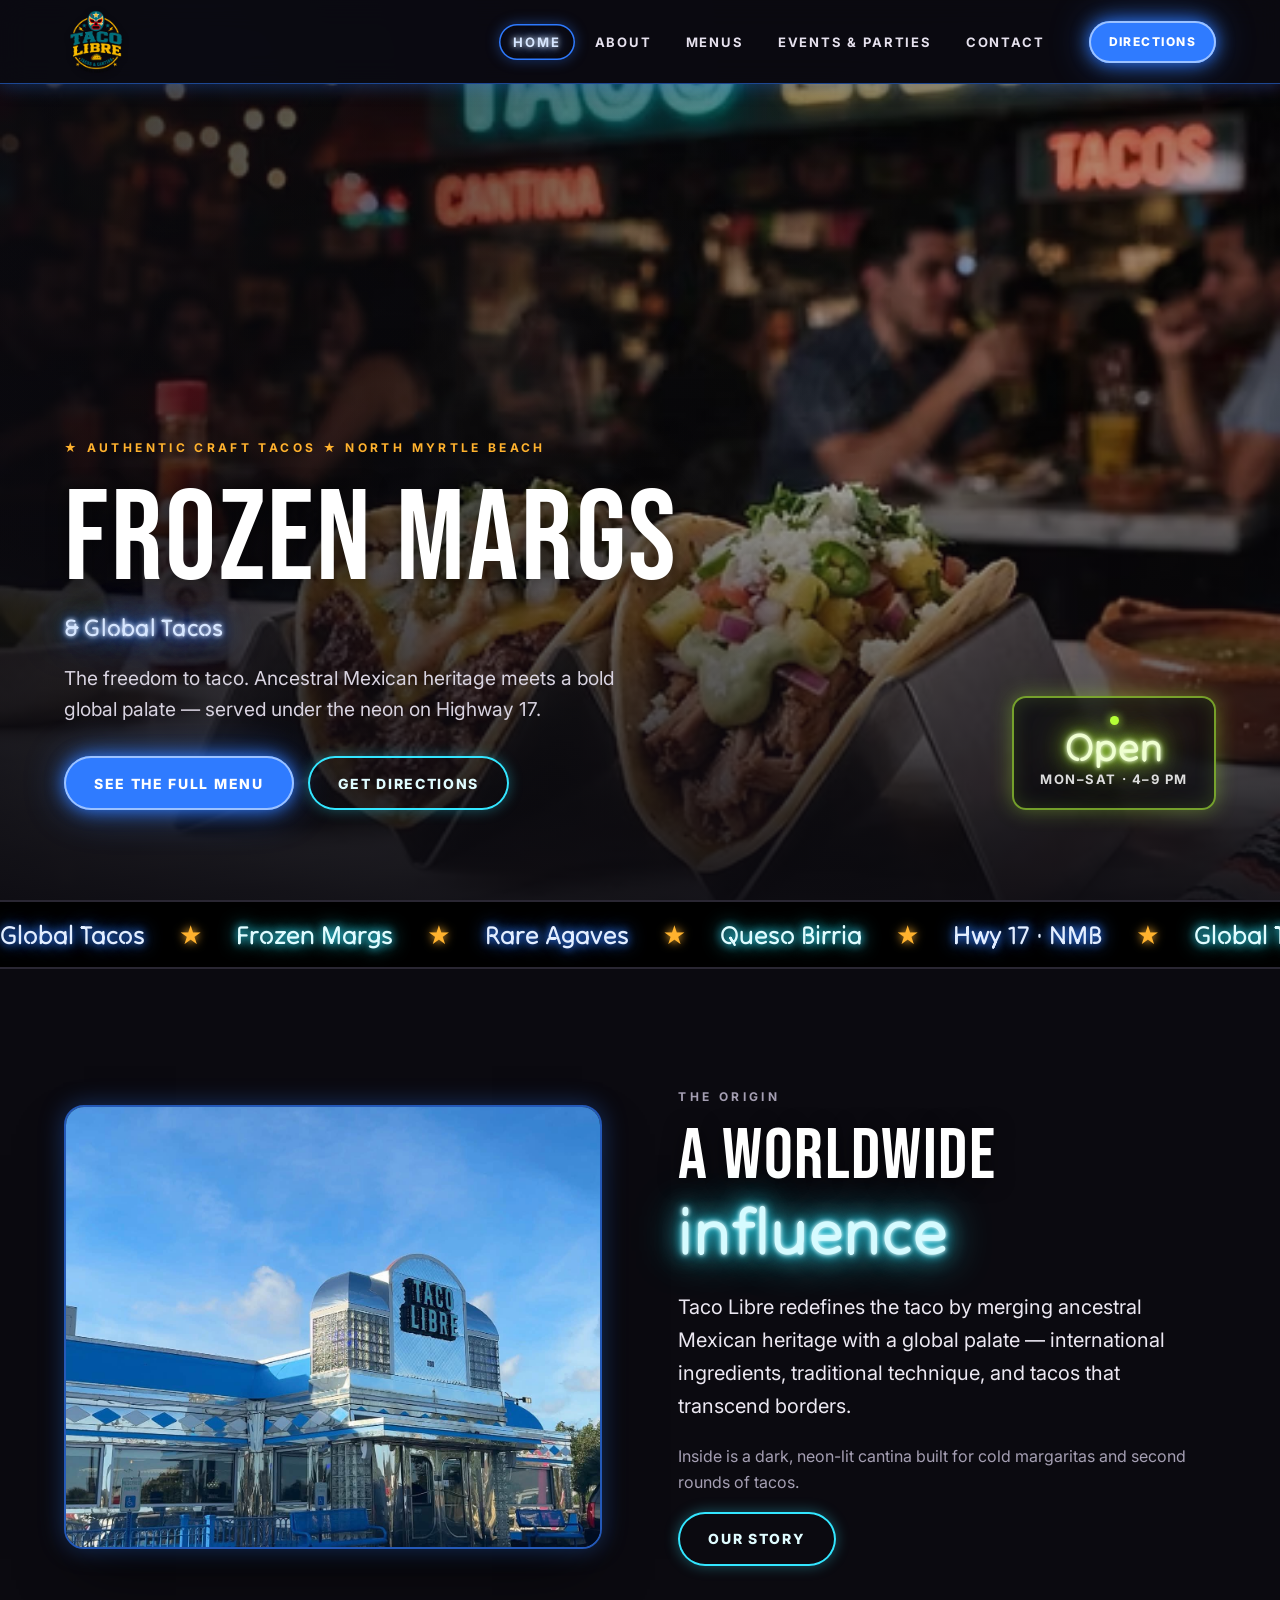
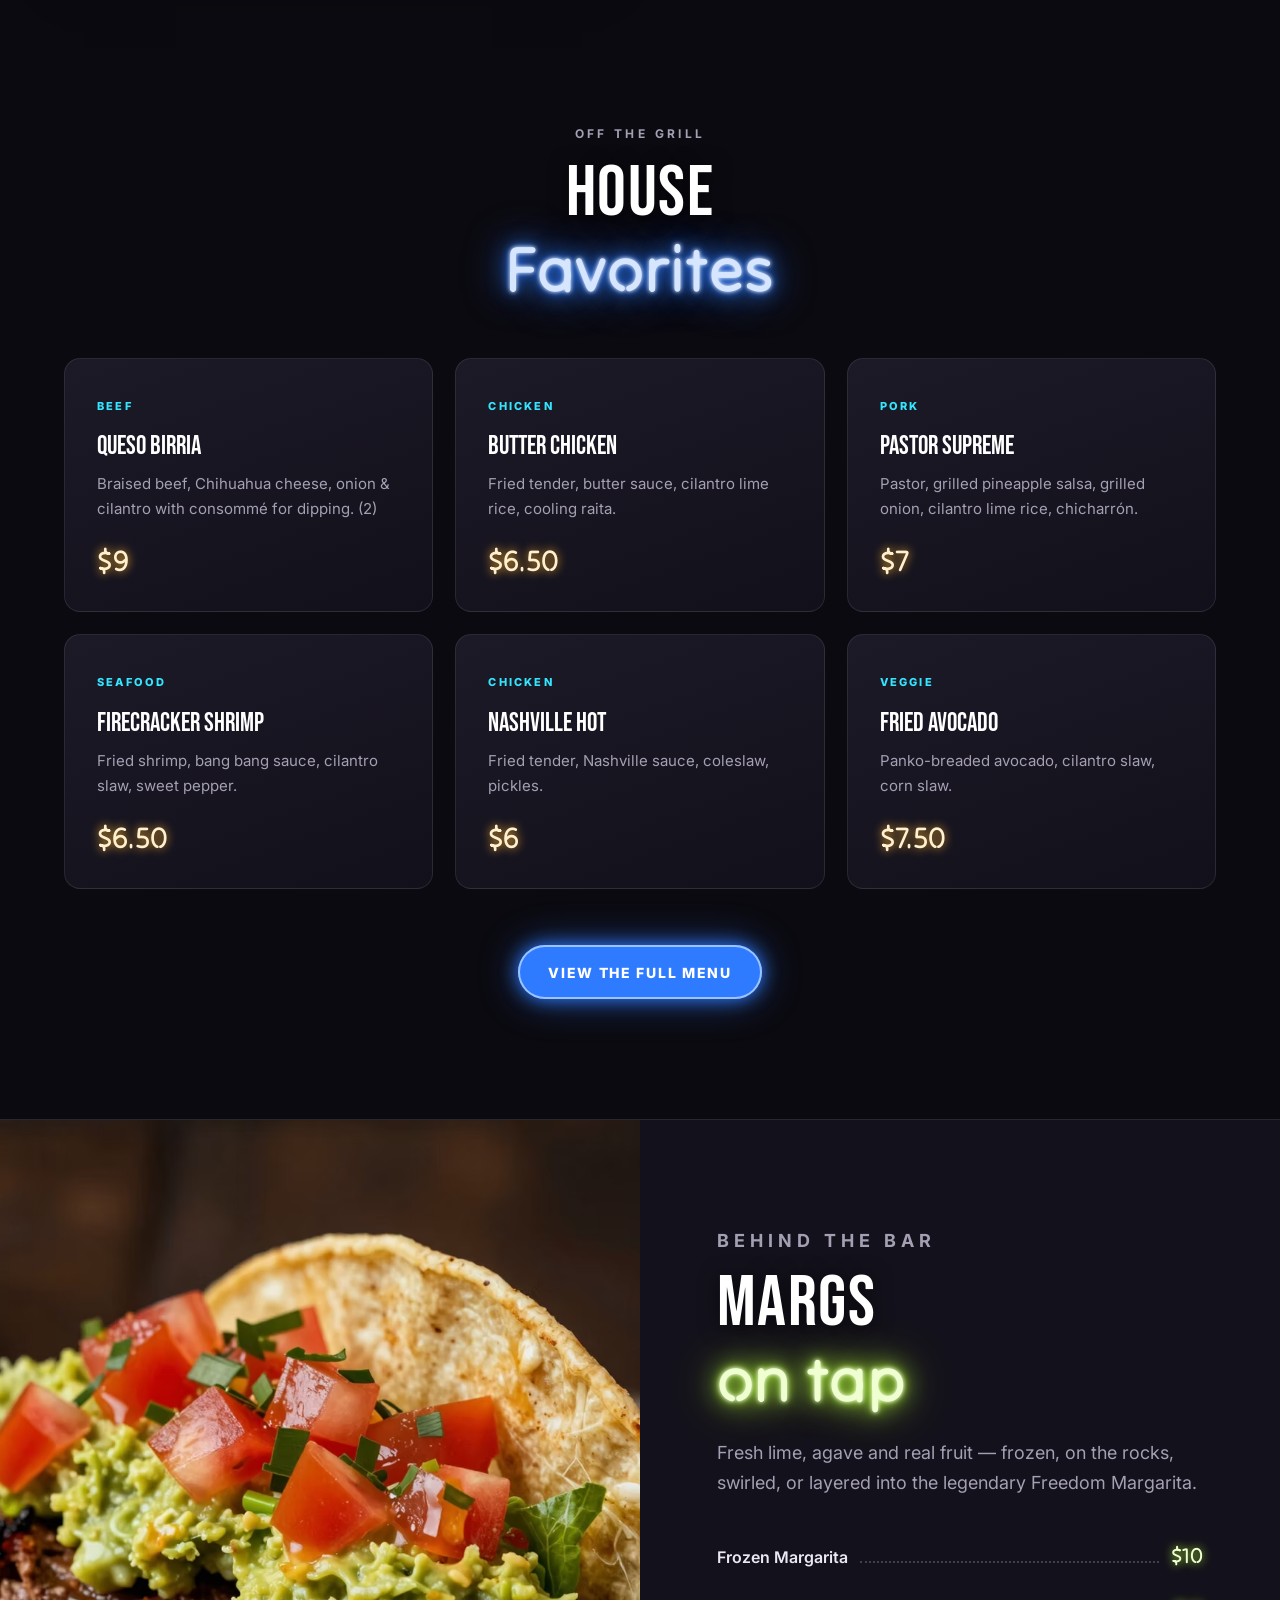
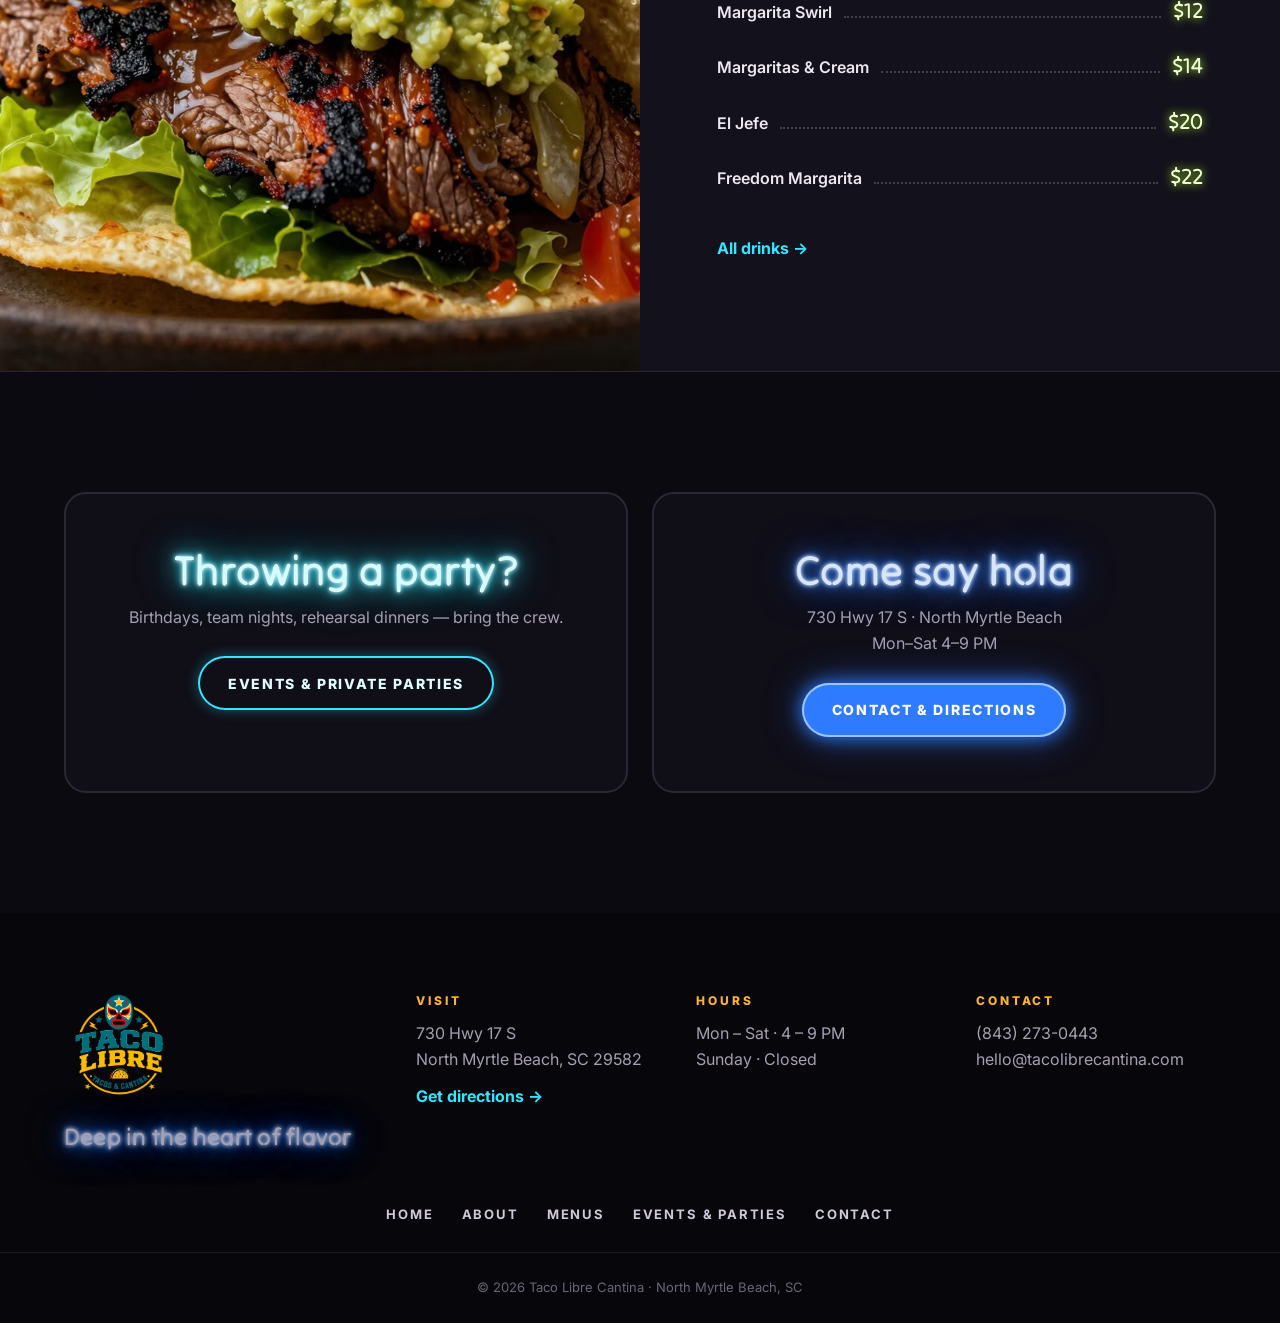
==== commit c40bed02: "5432" ====
--- a/index.html
+++ b/index.html
@@ -8,19 +8,18 @@
 <meta name="theme-color" content="#0b0a10">
 <link rel="icon" href="taco libre logo.png">
 <link rel="preconnect" href="https://fonts.googleapis.com"><link rel="preconnect" href="https://fonts.gstatic.com" crossorigin>
-<link href="https://fonts.googleapis.com/css2?family=Bungee&family=Bungee+Shade&family=Tilt+Neon&family=Inter:wght@400;500;600;700;800&display=swap" rel="stylesheet">
+<link href="https://fonts.googleapis.com/css2?family=Bebas+Neue&family=Tilt+Neon&family=Inter:wght@400;500;600;700;800&display=swap" rel="stylesheet">
 <link rel="stylesheet" href="styles.css">
 </head>
 <body class="home">
 <a class="skip" href="#main">Skip to content</a>
 <header class="site-header">
-  <div class="chrome-bar">
+  <div class="header-bar">
     <a class="brand" href="index.html" aria-label="Taco Libre home"><img src="taco libre logo.png" alt="Taco Libre"></a>
     <nav class="nav" aria-label="Primary"><a href="index.html" class="active" aria-current="page">Home</a><a href="about.html">About</a><a href="menu.html">Menus</a><a href="events.html">Events & Parties</a><a href="contact.html">Contact</a></nav>
     <a class="btn btn-neon btn-sm desk" href="https://maps.google.com/?q=Taco+Libre+730+Hwy+17+S+North+Myrtle+Beach+SC+29582" target="_blank" rel="noopener">Directions</a>
     <button class="nav-toggle" aria-label="Open menu" aria-expanded="false"><span></span><span></span><span></span></button>
   </div>
-  <div class="checker" aria-hidden="true"></div>
 </header>
 <main id="main">
 
@@ -31,7 +30,7 @@
     <p class="kicker">★ Authentic Craft Tacos ★ North Myrtle Beach</p>
     <h1 class="hero-title"><span class="sign-xl">Frozen Margs</span><span class="neon-script pink flicker big">&amp; Global Tacos</span></h1>
     <p class="sub">The freedom to taco. Ancestral Mexican heritage meets a bold global palate — served under the neon on Highway 17.</p>
-    <div class="actions"><a class="btn btn-neon" href="menu.html">See the Full Menu</a><a class="btn btn-chrome" href="https://maps.google.com/?q=Taco+Libre+730+Hwy+17+S+North+Myrtle+Beach+SC+29582" target="_blank" rel="noopener">Get Directions</a></div>
+    <div class="actions"><a class="btn btn-neon" href="menu.html">See the Full Menu</a><a class="btn btn-outline" href="https://maps.google.com/?q=Taco+Libre+730+Hwy+17+S+North+Myrtle+Beach+SC+29582" target="_blank" rel="noopener">Get Directions</a></div>
   </div>
   <div class="hours-sign" aria-label="Hours"><span class="open-dot"></span><b class="neon-script lime">Open</b><span>Mon–Sat · 4–9 PM</span></div>
 </section>
@@ -39,13 +38,13 @@
 <section class="marquee" aria-hidden="true"><div class="marquee-track"><span>Global Tacos</span><span>★</span><span>Frozen Margs</span><span>★</span><span>Rare Agaves</span><span>★</span><span>Queso Birria</span><span>★</span><span>Hwy 17 · NMB</span><span>★</span><span>Global Tacos</span><span>★</span><span>Frozen Margs</span><span>★</span><span>Rare Agaves</span><span>★</span><span>Queso Birria</span><span>★</span><span>Hwy 17 · NMB</span><span>★</span></div></section>
 
 <section class="split section">
-  <div class="frame chrome-frame reveal"><img src="libre storefront.jpg" alt="Taco Libre's retro metal diner storefront"></div>
+  <div class="frame neon-frame reveal"><img src="libre storefront.jpg" alt="Taco Libre storefront"></div>
   <div class="reveal">
     <p class="kicker">The Origin</p>
     <h2 class="sign">A worldwide <span class="neon-script cyan">influence</span></h2>
     <p class="lead">Taco Libre redefines the taco by merging ancestral Mexican heritage with a global palate — international ingredients, traditional technique, and tacos that transcend borders.</p>
-    <p>Behind the chrome is a dark, neon-lit cantina built for cold margaritas and second rounds of tacos.</p>
-    <a class="btn btn-chrome" href="about.html">Our Story</a>
+    <p>Inside is a dark, neon-lit cantina built for cold margaritas and second rounds of tacos.</p>
+    <a class="btn btn-outline" href="about.html">Our Story</a>
   </div>
 </section>
 
@@ -75,12 +74,11 @@
 </section>
 
 <section class="cta-strip section">
-  <div class="cta-card reveal"><h3 class="neon-script cyan">Throwing a party?</h3><p>Birthdays, team nights, rehearsal dinners — bring the crew.</p><a class="btn btn-chrome" href="events.html">Events & Private Parties</a></div>
+  <div class="cta-card reveal"><h3 class="neon-script cyan">Throwing a party?</h3><p>Birthdays, team nights, rehearsal dinners — bring the crew.</p><a class="btn btn-outline" href="events.html">Events & Private Parties</a></div>
   <div class="cta-card reveal"><h3 class="neon-script pink">Come say hola</h3><p>730 Hwy 17 S · North Myrtle Beach<br>Mon–Sat 4–9 PM</p><a class="btn btn-neon" href="contact.html">Contact & Directions</a></div>
 </section>
 </main>
 <footer class="site-footer">
-  <div class="checker" aria-hidden="true"></div>
   <div class="footer-grid">
     <div class="footer-brand">
       <img src="taco libre logo.png" alt="Taco Libre">
--- a/styles.css
+++ b/styles.css
@@ -1,23 +1,21 @@
 :root{
 --bg:#0b0a10;--bg2:#13111b;--panel:#1a1724;--line:rgba(255,255,255,.09);--text:#ece8f2;--muted:#a59fb3;
---pink:#ff3fa4;--cyan:#33e6ff;--lime:#b6ff3b;--amber:#ffb22e;--red:#ff4a3d;
---chrome:linear-gradient(180deg,#f7f8fa 0%,#c9ced6 22%,#8d939d 48%,#e9ecf0 52%,#b3b8c1 78%,#f2f4f7 100%);
---chrome-h:linear-gradient(90deg,#9aa0a9,#eef1f4 18%,#b9bec6 35%,#ffffff 50%,#aeb3bb 68%,#e6e9ed 85%,#959ba4);
---disp:"Bungee",Impact,sans-serif;--neon:"Tilt Neon",system-ui,sans-serif;--sans:"Inter",system-ui,sans-serif;--r:16px}
+--pink:#2f7bff;--cyan:#33e6ff;--lime:#b6ff3b;--amber:#ffb22e;--red:#ff4a3d;
+--disp:"Bebas Neue",Impact,sans-serif;--neon:"Tilt Neon",system-ui,sans-serif;--sans:"Inter",system-ui,sans-serif;--r:16px}
 *{box-sizing:border-box}html{scroll-behavior:smooth;scroll-padding-top:120px}
 body{margin:0;background:var(--bg);color:var(--text);font-family:var(--sans);line-height:1.65;-webkit-font-smoothing:antialiased;
-background-image:radial-gradient(circle at 15% 10%,rgba(255,63,164,.08),transparent 40%),radial-gradient(circle at 85% 60%,rgba(51,230,255,.06),transparent 45%);background-attachment:fixed}
+background-image:radial-gradient(circle at 15% 10%,rgba(47,123,255,.08),transparent 40%),radial-gradient(circle at 85% 60%,rgba(51,230,255,.06),transparent 45%);background-attachment:fixed}
 img{display:block;max-width:100%}a{color:inherit}h1,h2,h3,h4{margin:0;line-height:1.05}
 .skip{position:absolute;left:-999px}.skip:focus{left:12px;top:12px;z-index:99;background:#fff;color:#000;padding:8px 12px}
 .section{padding:120px 5vw;max-width:1400px;margin:0 auto}.center{text-align:center}
 .kicker{font:700 12px var(--sans);letter-spacing:.28em;text-transform:uppercase;color:var(--amber);margin:0 0 16px}
 .lead{font-size:20px;color:var(--text)}.section p{color:var(--muted)}.section .lead{color:var(--text)}
 /* type */
-.sign{font-family:var(--disp);font-weight:400;font-size:clamp(36px,4.8vw,64px);text-transform:uppercase;line-height:1.02;margin-bottom:26px;
-background:var(--chrome);-webkit-background-clip:text;background-clip:text;color:transparent;filter:drop-shadow(0 2px 0 rgba(0,0,0,.6))}
+.sign{font-family:var(--disp);font-weight:400;letter-spacing:.02em;font-size:clamp(44px,5.6vw,78px);text-transform:uppercase;line-height:1.02;margin-bottom:26px;
+color:#fff;text-shadow:0 2px 20px rgba(0,0,0,.6)}
 .sign .neon-script{display:block;font-size:.9em;margin-top:6px;text-transform:none}
 .neon-script{font-family:var(--neon);font-weight:400;letter-spacing:.01em;-webkit-text-fill-color:currentColor}
-.pink{color:#ffd1ea;text-shadow:0 0 4px #fff,0 0 10px var(--pink),0 0 22px var(--pink),0 0 44px var(--pink)}
+.pink{color:#d6e6ff;text-shadow:0 0 4px #fff,0 0 10px var(--pink),0 0 22px var(--pink),0 0 44px var(--pink)}
 .cyan{color:#d6fbff;text-shadow:0 0 4px #fff,0 0 10px var(--cyan),0 0 22px var(--cyan),0 0 44px var(--cyan)}
 .lime{color:#efffd0;text-shadow:0 0 4px #fff,0 0 10px var(--lime),0 0 22px var(--lime),0 0 44px var(--lime)}
 .amber{color:#fff0cf;text-shadow:0 0 4px #fff,0 0 10px var(--amber),0 0 22px var(--amber),0 0 44px var(--amber)}
@@ -26,30 +24,29 @@
 /* buttons */
 .btn{display:inline-flex;align-items:center;justify-content:center;min-height:54px;padding:0 30px;border-radius:999px;font:800 14px var(--sans);letter-spacing:.12em;text-transform:uppercase;text-decoration:none;cursor:pointer;border:0;transition:transform .2s,box-shadow .2s,filter .2s}
 .btn:hover{transform:translateY(-2px)}.btn-sm{min-height:42px;padding:0 20px;font-size:12px}
-.btn-neon{background:var(--pink);color:#fff;box-shadow:0 0 0 2px #ff9fd0 inset,0 0 18px var(--pink),0 0 40px rgba(255,63,164,.45)}
-.btn-neon:hover{box-shadow:0 0 0 2px #fff inset,0 0 26px var(--pink),0 0 60px rgba(255,63,164,.6)}
-.btn-chrome{background:var(--chrome);color:#16141c;box-shadow:0 0 0 1px #fff inset,0 6px 18px rgba(0,0,0,.5)}.btn-chrome:hover{filter:brightness(1.08)}
+.btn-neon{background:var(--pink);color:#fff;box-shadow:0 0 0 2px #9cc2ff inset,0 0 18px var(--pink),0 0 40px rgba(47,123,255,.45)}
+.btn-neon:hover{box-shadow:0 0 0 2px #fff inset,0 0 26px var(--pink),0 0 60px rgba(47,123,255,.6)}
+.btn-outline{background:transparent;color:#e0fcff;box-shadow:0 0 0 2px var(--cyan) inset,0 0 14px rgba(51,230,255,.35)}.btn-outline:hover{background:rgba(51,230,255,.1);box-shadow:0 0 0 2px #fff inset,0 0 24px var(--cyan)}
 .link{color:var(--cyan);font-weight:700;text-decoration:none}.link:hover{text-shadow:0 0 10px var(--cyan)}
 .actions{display:flex;gap:14px;flex-wrap:wrap;margin-top:30px}
 /* header */
 .site-header{position:sticky;top:0;z-index:50}
-.chrome-bar{display:flex;align-items:center;gap:30px;height:84px;padding:0 5vw;background:var(--chrome-h);border-bottom:1px solid #6f747c;box-shadow:inset 0 1px 0 #fff,inset 0 -2px 0 rgba(0,0,0,.25),0 8px 30px rgba(0,0,0,.5)}
+.header-bar{display:flex;align-items:center;gap:30px;height:84px;padding:0 5vw;background:rgba(11,10,16,.88);backdrop-filter:blur(14px);border-bottom:1px solid rgba(47,123,255,.55);box-shadow:0 1px 18px rgba(47,123,255,.35)}
 .brand img{height:64px;width:auto;filter:drop-shadow(0 2px 3px rgba(0,0,0,.35))}
 .nav{display:flex;gap:6px;margin-left:auto}
-.nav a{font:800 13px var(--sans);letter-spacing:.14em;text-transform:uppercase;text-decoration:none;color:#1c1a22;padding:10px 14px;border-radius:999px;transition:.2s}
-.nav a:hover{background:rgba(0,0,0,.08)}.nav a.active{background:#15131b;color:#fff;box-shadow:0 0 0 2px var(--pink) inset,0 0 14px rgba(255,63,164,.5)}
-.checker{height:14px;background:repeating-conic-gradient(#111 0 25%,#f2f2f2 0 50%) 0 0/14px 14px;box-shadow:0 3px 10px rgba(0,0,0,.5)}
-.nav-toggle{display:none;margin-left:auto;background:#15131b;border:0;border-radius:10px;padding:11px 10px;cursor:pointer}
+.nav a{font:700 13px var(--sans);letter-spacing:.14em;text-transform:uppercase;text-decoration:none;color:#e6e1ee;padding:10px 14px;border-radius:999px;transition:.2s}
+.nav a:hover{color:#fff;text-shadow:0 0 10px var(--pink)}.nav a.active{color:#d6e6ff;text-shadow:0 0 6px #fff,0 0 14px var(--pink);box-shadow:0 0 0 1.5px var(--pink) inset,0 0 14px rgba(47,123,255,.4)}
+
+.nav-toggle{display:none;margin-left:auto;background:transparent;border:1.5px solid var(--pink);border-radius:10px;padding:11px 10px;cursor:pointer}
 .nav-toggle span{display:block;width:24px;height:2px;background:#fff;margin:4px 0;transition:.3s}
 .nav-toggle[aria-expanded=true] span:nth-child(1){transform:translateY(6px) rotate(45deg)}.nav-toggle[aria-expanded=true] span:nth-child(2){opacity:0}.nav-toggle[aria-expanded=true] span:nth-child(3){transform:translateY(-6px) rotate(-45deg)}
 /* hero */
-.hero{position:relative;min-height:calc(100svh - 98px);display:flex;align-items:flex-end;overflow:hidden;background:#000}
+.hero{position:relative;min-height:calc(100svh - 84px);display:flex;align-items:flex-end;overflow:hidden;background:#000}
 .hero video{position:absolute;inset:0;width:100%;height:100%;object-fit:cover}
 .hero-shade{position:absolute;inset:0;background:linear-gradient(180deg,rgba(11,10,16,.35),rgba(11,10,16,.25) 40%,rgba(11,10,16,.92)),linear-gradient(90deg,rgba(11,10,16,.75),transparent 70%)}
 .hero-inner{position:relative;z-index:2;padding:0 5vw 90px;max-width:960px}
 .hero-title{display:flex;flex-direction:column;gap:4px;margin-bottom:22px}
-.sign-xl{font:400 clamp(48px,8.5vw,120px)/.95 var(--disp);text-transform:uppercase;background:var(--chrome);-webkit-background-clip:text;background-clip:text;color:transparent;filter:drop-shadow(0 4px 0 rgba(0,0,0,.7)) drop-shadow(0 0 30px rgba(0,0,0,.6))}
-.big{font-size:clamp(40px,6.5vw,92px);line-height:1.1}
+.sign-xl{font:400 clamp(60px,10vw,150px)/.9 var(--disp);letter-spacing:.02em;text-transform:uppercase;color:#fff;text-shadow:0 2px 20px rgba(0,0,0,.6);line-height:1.1}
 .sub{font-size:clamp(17px,1.5vw,20px);color:#d8d3e0;max-width:600px;margin:0}
 .hours-sign{position:absolute;z-index:3;right:5vw;bottom:90px;display:flex;flex-direction:column;align-items:center;gap:2px;padding:18px 26px;border-radius:14px;background:rgba(11,10,16,.7);border:2px solid rgba(182,255,59,.6);box-shadow:0 0 20px rgba(182,255,59,.35),inset 0 0 20px rgba(182,255,59,.15);backdrop-filter:blur(6px)}
 .hours-sign b{font-size:40px;line-height:1}.hours-sign span:last-child{font-size:13px;font-weight:700;letter-spacing:.12em;text-transform:uppercase;color:#ddd}
@@ -58,17 +55,17 @@
 /* marquee */
 .marquee{overflow:hidden;background:#000;border-block:2px solid #2a2733;padding:16px 0}
 .marquee-track{display:flex;gap:34px;width:max-content;animation:scroll 32s linear infinite}
-.marquee span{font:400 26px var(--neon);white-space:nowrap;color:#ffe7f4;text-shadow:0 0 8px var(--pink),0 0 18px var(--pink)}
+.marquee span{font:400 26px var(--neon);white-space:nowrap;color:#e3eeff;text-shadow:0 0 8px var(--pink),0 0 18px var(--pink)}
 .marquee span:nth-child(4n+3){color:#e0fcff;text-shadow:0 0 8px var(--cyan),0 0 18px var(--cyan)}.marquee span:nth-child(2n){color:var(--amber);text-shadow:0 0 10px var(--amber)}
 @keyframes scroll{to{transform:translateX(-50%)}}
 /* split */
 .split{display:grid;grid-template-columns:1fr 1fr;gap:6vw;align-items:center}
-.chrome-frame{padding:10px;border-radius:22px;background:var(--chrome);box-shadow:0 30px 60px -20px rgba(0,0,0,.8),0 0 0 1px #fff inset}
-.chrome-frame img{width:100%;aspect-ratio:4/3.3;object-fit:cover;border-radius:14px}
+.neon-frame{padding:0;border-radius:20px;border:2px solid rgba(47,123,255,.7);box-shadow:0 0 24px rgba(47,123,255,.35),0 30px 60px -20px rgba(0,0,0,.8)}
+.neon-frame img{width:100%;aspect-ratio:4/3.3;object-fit:cover;border-radius:18px}
 /* favorites */
 .favs{padding-top:40px}.fav-grid{display:grid;grid-template-columns:repeat(3,1fr);gap:22px;margin:56px 0}
 .fav{position:relative;padding:32px;border-radius:var(--r);background:linear-gradient(160deg,#1d1a28,#12101a);border:1px solid var(--line);transition:.3s}
-.fav:hover{transform:translateY(-6px);border-color:rgba(255,63,164,.6);box-shadow:0 0 30px rgba(255,63,164,.2)}
+.fav:hover{transform:translateY(-6px);border-color:rgba(47,123,255,.6);box-shadow:0 0 30px rgba(47,123,255,.2)}
 .fav-tag{font:800 11px var(--sans);letter-spacing:.2em;text-transform:uppercase;color:var(--cyan)}
 .fav h3{font:400 26px var(--disp);text-transform:uppercase;margin:14px 0 10px;color:#fff}.fav p{margin:0 0 20px;font-size:15px}
 .fav-price{font:400 30px var(--neon);color:#fff0cf;text-shadow:0 0 10px var(--amber)}
@@ -91,9 +88,9 @@
 .value{padding:36px 30px;border-radius:var(--r);background:var(--panel);border:1px solid var(--line);text-align:center}
 .v-icon{font-size:40px;display:block;margin-bottom:14px;filter:drop-shadow(0 0 12px rgba(255,178,46,.5))}
 .value h3{font:400 20px var(--disp);text-transform:uppercase;margin-bottom:10px;color:#fff}.value p{margin:0;font-size:15px}
-.reverse .chrome-frame{order:0}
+.reverse .neon-frame{padding:0;border-radius:20px;border:2px solid rgba(47,123,255,.7);box-shadow:0 0 24px rgba(47,123,255,.35),0 30px 60px -20px rgba(0,0,0,.8)}
 .how{padding-left:0;list-style:none;counter-reset:s;margin:26px 0}.how li{counter-increment:s;position:relative;padding:14px 0 14px 64px;color:var(--muted);border-bottom:1px solid var(--line)}
-.how li::before{content:counter(s);position:absolute;left:0;top:10px;width:42px;height:42px;border-radius:50%;display:grid;place-items:center;font:400 20px var(--disp);color:var(--bg);background:var(--chrome)}
+.how li::before{content:counter(s);position:absolute;left:0;top:10px;width:42px;height:42px;border-radius:50%;display:grid;place-items:center;font:400 20px var(--disp);color:var(--bg);background:var(--pink);color:#fff;box-shadow:0 0 14px var(--pink)}
 .how b{color:#fff}.fine-left{font-size:13px}
 /* forms */
 .neon-form{padding:44px;border-radius:22px;background:#100e17;border:2px solid rgba(51,230,255,.35);box-shadow:0 0 40px rgba(51,230,255,.1)}
@@ -106,17 +103,17 @@
 .contact-grid{display:grid;grid-template-columns:1fr 1fr;gap:40px;align-items:start}.info-cards{display:grid;gap:18px}
 .info{padding:28px 30px;border-radius:var(--r);background:var(--panel);border:1px solid var(--line)}
 .info h4{font:800 12px var(--sans);letter-spacing:.24em;text-transform:uppercase;color:var(--amber);margin-bottom:10px}.info p{margin:0 0 8px;color:var(--text);font-size:17px}
-.big-link{font:400 30px var(--neon);text-decoration:none;color:#ffd1ea;text-shadow:0 0 12px var(--pink)}.big-link.sm{font-size:22px;word-break:break-all}
+.big-link{font:400 30px var(--neon);text-decoration:none;color:#d6e6ff;text-shadow:0 0 12px var(--pink)}.big-link.sm{font-size:22px;word-break:break-all}
 .hours{width:100%;border-collapse:collapse}.hours td{padding:8px 0;border-bottom:1px solid var(--line)}.hours td:last-child{text-align:right;font-weight:700}.closed{color:var(--red)}
 .map-wrap{padding:0 5vw 120px;max-width:1400px;margin:auto}.map-wrap iframe{width:100%;height:440px;border:0;border-radius:22px;filter:invert(.9) hue-rotate(180deg) saturate(.7);box-shadow:0 0 0 10px #1a1724}
 /* menu page */
-.menu-tabs-wrap{position:sticky;top:98px;z-index:40;background:rgba(11,10,16,.94);backdrop-filter:blur(10px);border-bottom:1px solid var(--line)}
-.menu-tabs{display:flex;gap:8px;overflow-x:auto;padding:14px 5vw;max-width:1400px;margin:auto;scrollbar-width:none}.menu-tabs::-webkit-scrollbar{display:none}
-.menu-tabs a{flex:none;padding:9px 18px;border-radius:999px;border:1px solid #34303f;font:700 13px var(--sans);letter-spacing:.08em;text-transform:uppercase;text-decoration:none;color:#ddd;transition:.2s}
-.menu-tabs a:hover,.menu-tabs a.on{border-color:var(--pink);color:#fff;box-shadow:0 0 12px rgba(255,63,164,.5)}
+
+
+
+
 .menu-wrap{max-width:1240px;margin:auto;padding:60px 5vw 120px}
 .menu-part{margin-bottom:80px}
-.part-title{font:400 clamp(34px,4vw,54px) var(--disp);text-transform:uppercase;text-align:center;padding:30px 0 10px;background:var(--chrome);-webkit-background-clip:text;background-clip:text;color:transparent}
+.part-title{font:400 clamp(34px,4vw,54px) var(--disp);text-transform:uppercase;text-align:center;padding:30px 0 10px;color:#fff}
 .part-title small{display:block;font:600 13px var(--sans);letter-spacing:.2em;color:var(--muted);-webkit-text-fill-color:var(--muted);margin-top:10px}
 .menu-block{margin-top:44px;padding:40px 44px;border-radius:22px;background:linear-gradient(180deg,#16131f,#100e17);border:1px solid var(--line);scroll-margin-top:170px}
 .menu-title{font-size:46px;margin-bottom:18px}.menu-note{margin:-6px 0 18px;color:var(--muted);font-size:14px;letter-spacing:.06em}.menu-note strong{color:var(--amber);font-size:20px}
@@ -146,10 +143,10 @@
 /* responsive */
 @media(max-width:1100px){.fav-grid{grid-template-columns:1fr 1fr}.value-grid.four,.steps{grid-template-columns:1fr 1fr}.footer-grid{grid-template-columns:1fr 1fr}}
 @media(max-width:960px){
-.desk{display:none}.nav-toggle{display:block}.chrome-bar{height:76px}.brand img{height:54px}
+.desk{display:none}.nav-toggle{display:block}.header-bar{display:flex;align-items:center;gap:30px;height:84px;padding:0 5vw;background:rgba(11,10,16,.88);backdrop-filter:blur(14px);border-bottom:1px solid rgba(47,123,255,.55);box-shadow:0 1px 18px rgba(47,123,255,.35)}.brand img{height:54px}
 .nav{position:absolute;top:100%;left:0;right:0;flex-direction:column;gap:0;background:#0f0d15;padding:10px 20px 24px;border-bottom:2px solid var(--pink);box-shadow:0 20px 40px rgba(0,0,0,.6);transform:translateY(-8px);opacity:0;visibility:hidden;transition:.25s;margin:0}
 .nav.open{transform:none;opacity:1;visibility:visible}.nav a{color:#fff;padding:16px 8px;font-size:15px;border-radius:0;border-bottom:1px solid var(--line)}.nav a.active{background:none;box-shadow:none;color:var(--pink);text-shadow:0 0 10px var(--pink)}
-.hero{min-height:calc(100svh - 90px)}.menu-tabs-wrap{top:90px}
+.hero{min-height:calc(100svh - 90px)}
 .split,.margs,.contact-grid,.cta-strip{grid-template-columns:1fr}.split{gap:50px}.margs-img img{min-height:380px;max-height:480px}
 .mi-grid{grid-template-columns:1fr}.value-grid{grid-template-columns:1fr}}
 @media(max-width:640px){
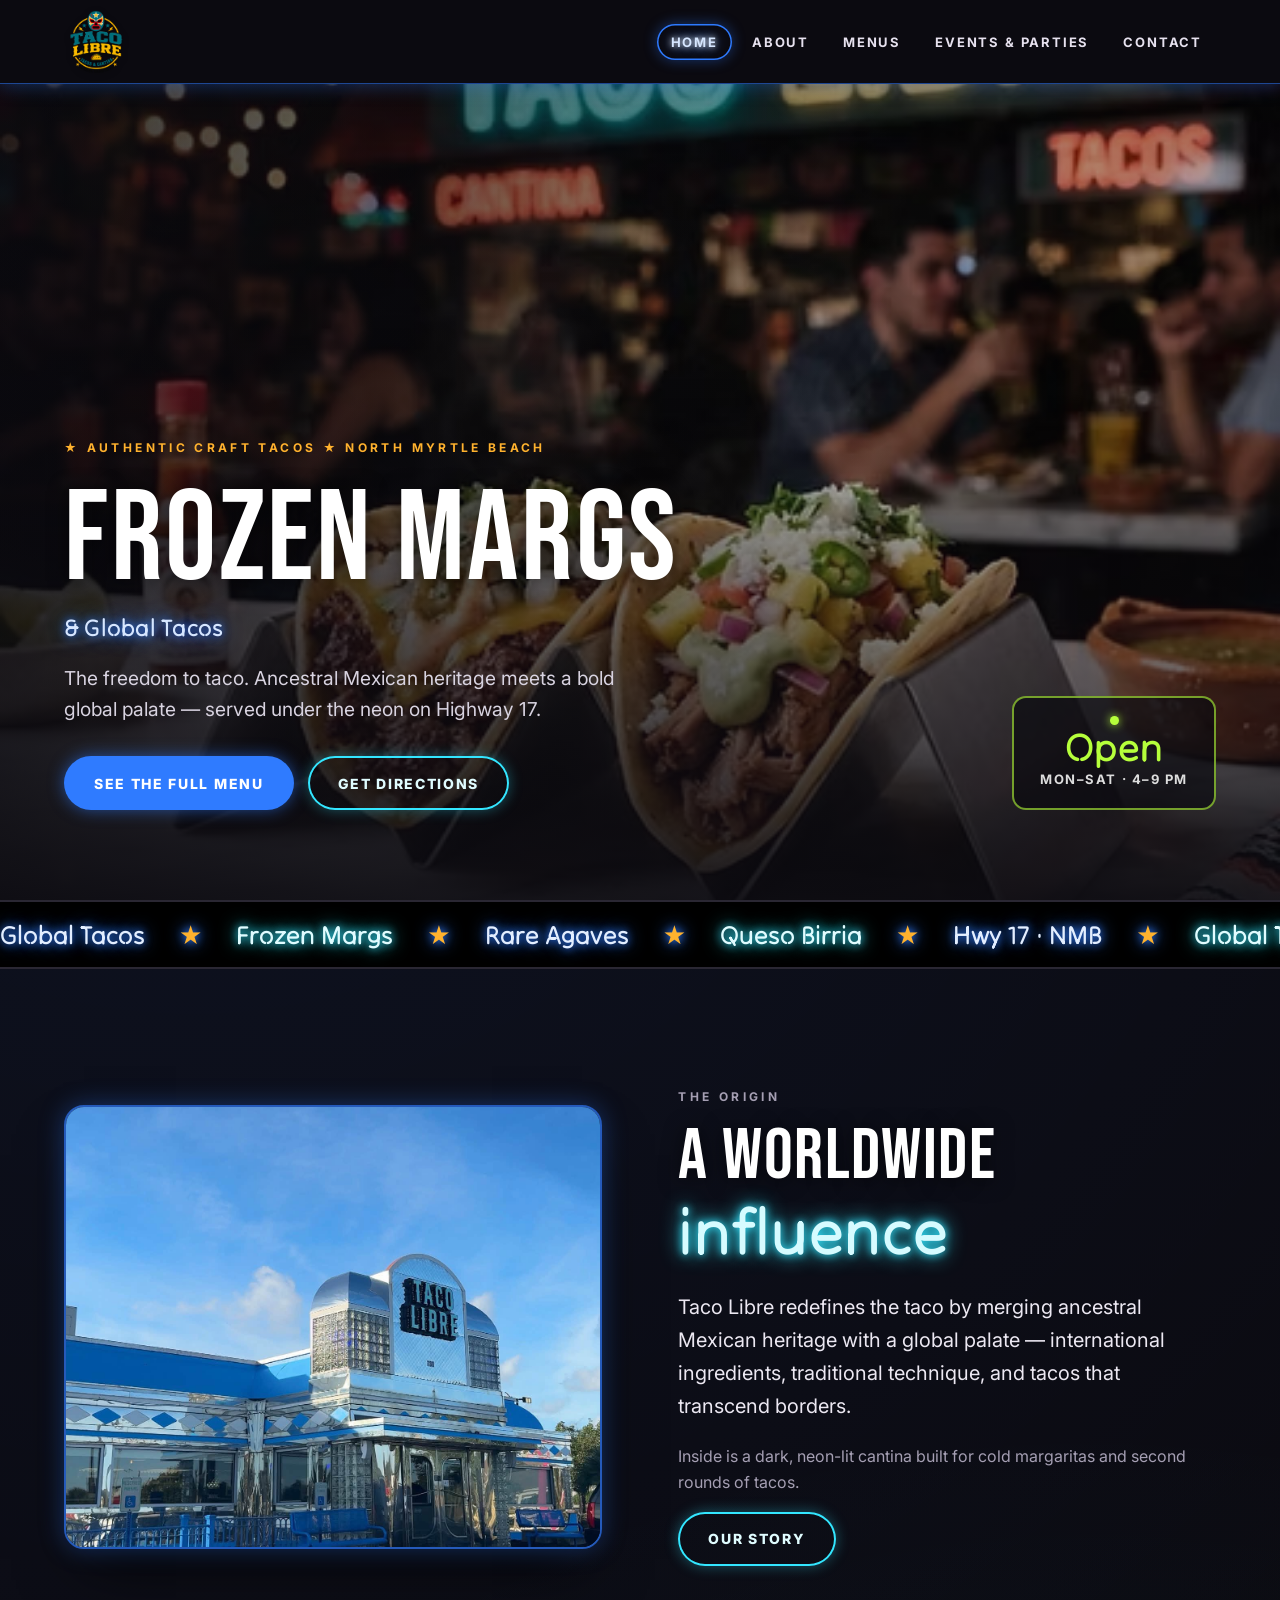
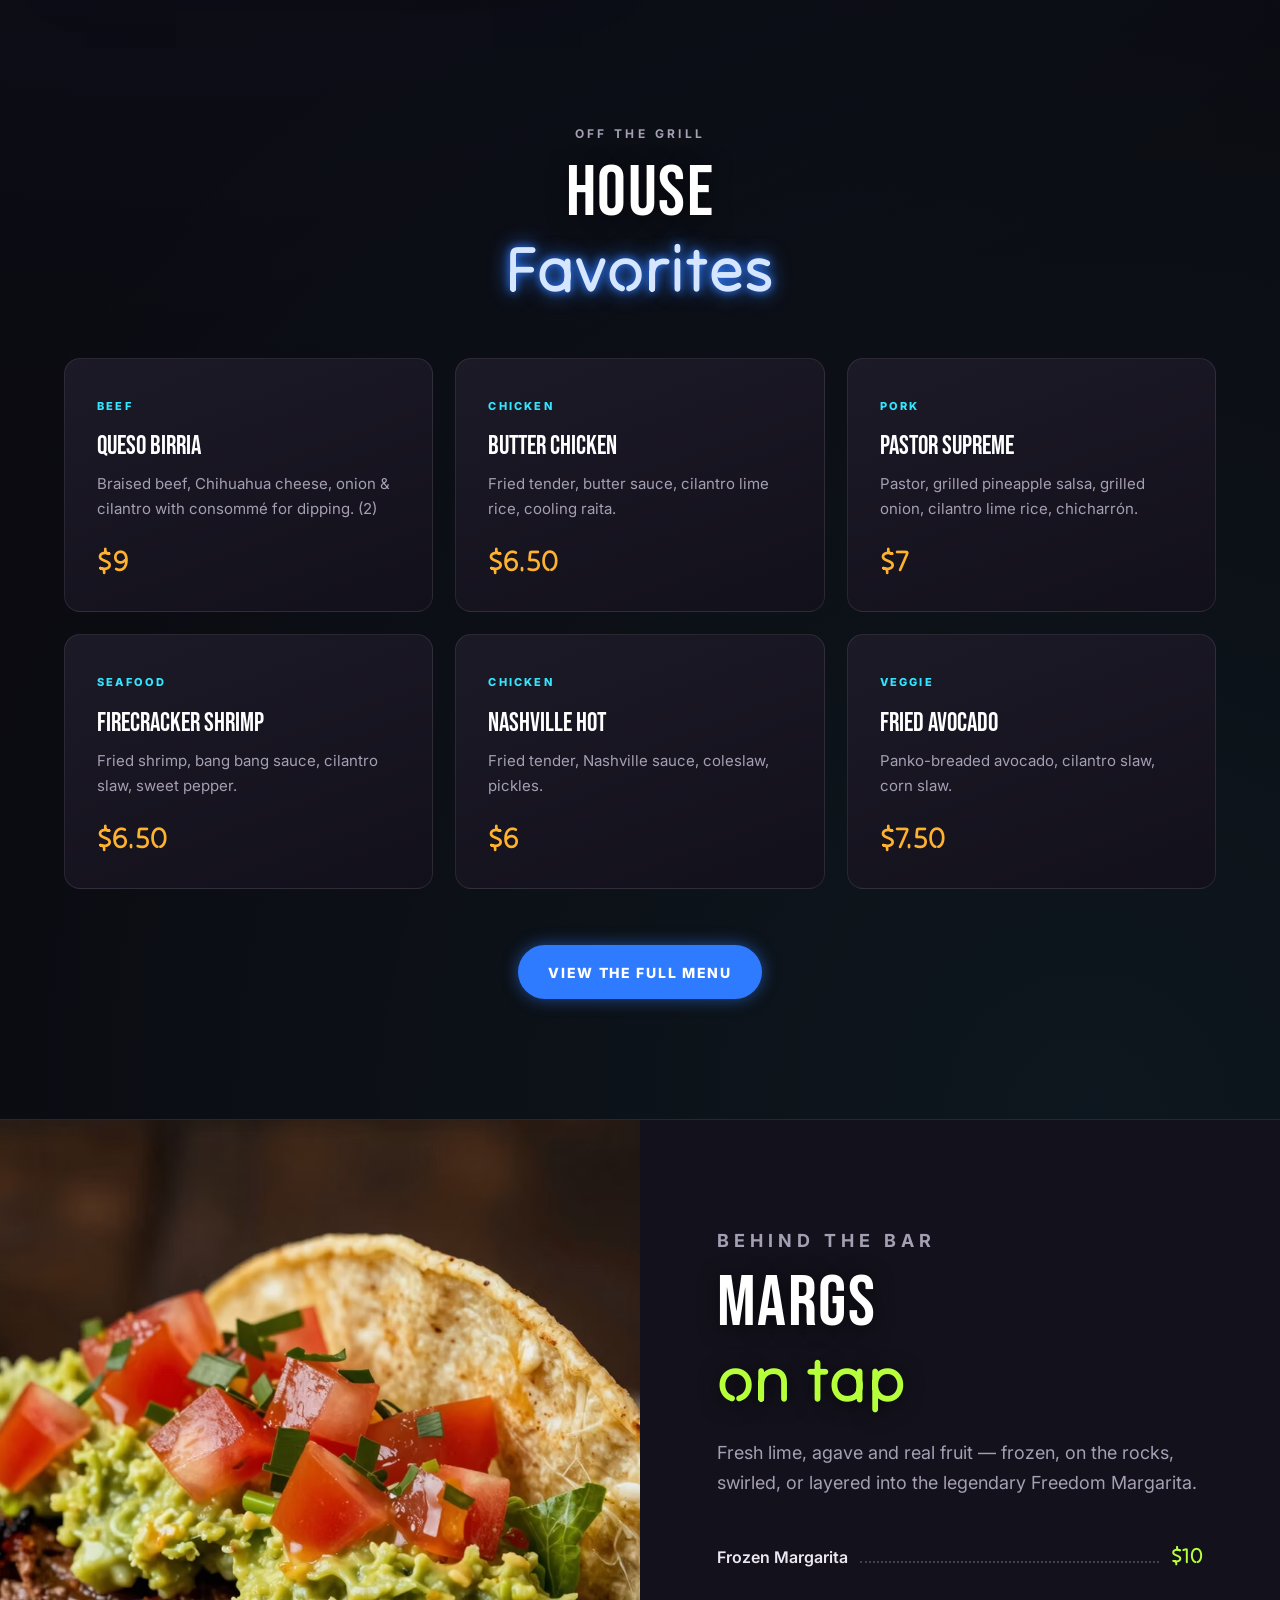
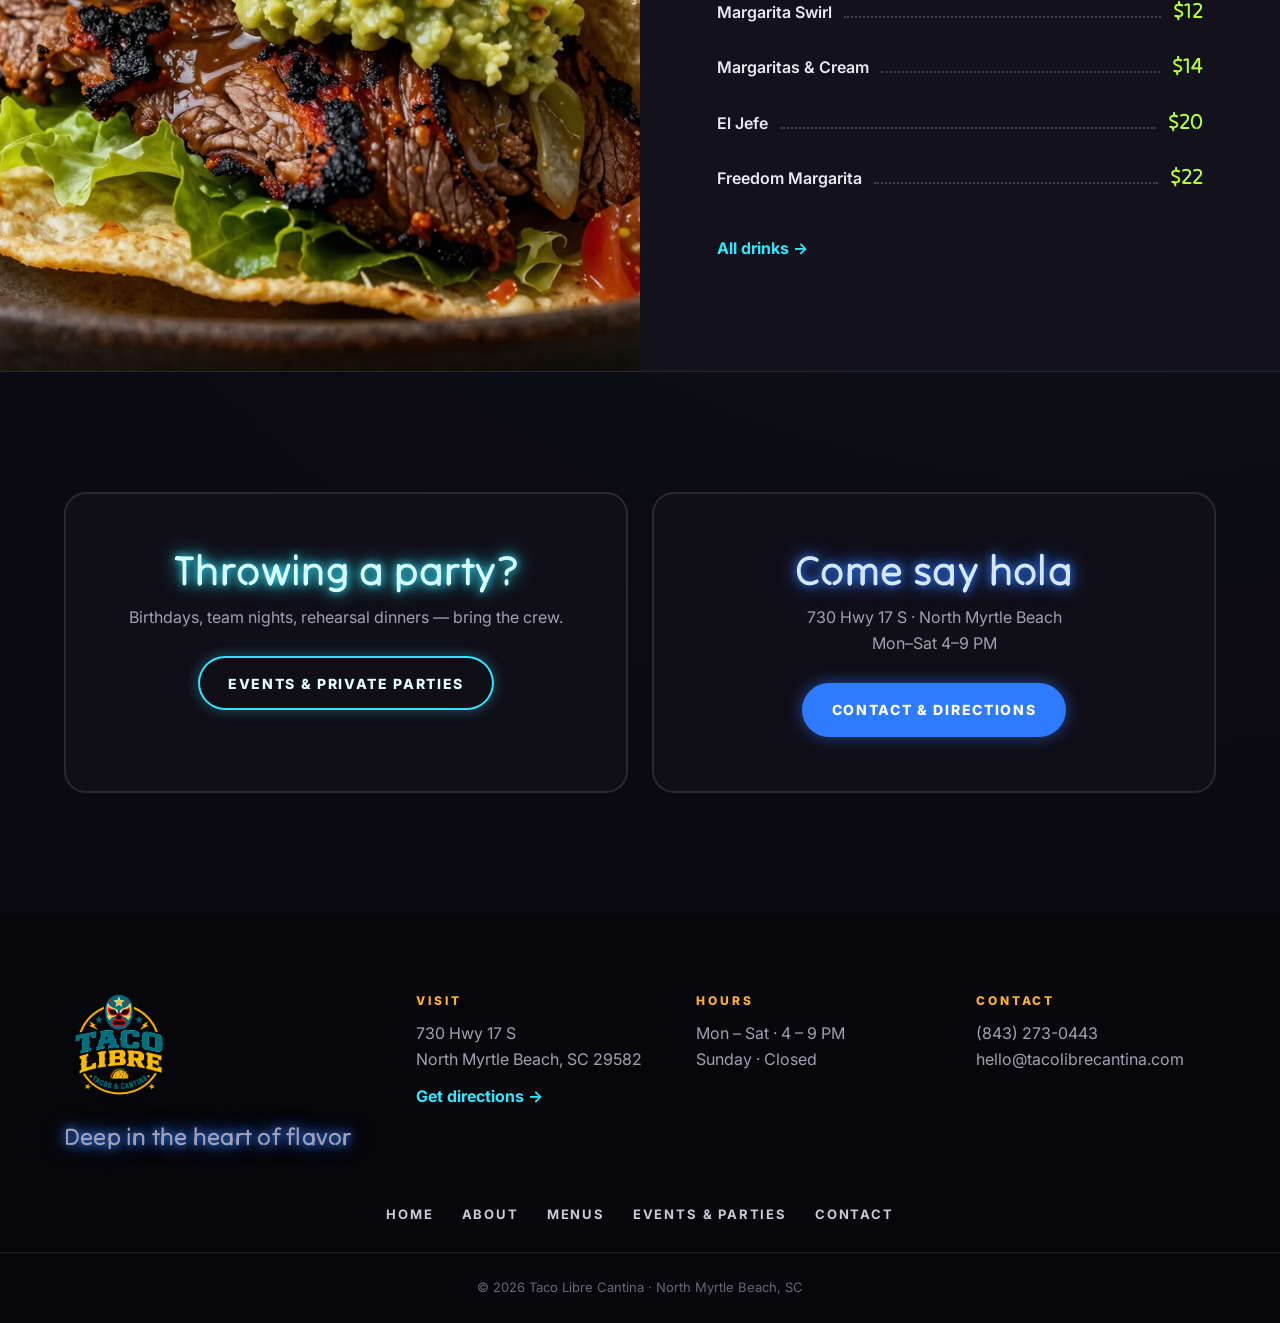
==== commit e2e7582a: "543" ====
--- a/index.html
+++ b/index.html
@@ -17,18 +17,17 @@
   <div class="header-bar">
     <a class="brand" href="index.html" aria-label="Taco Libre home"><img src="taco libre logo.png" alt="Taco Libre"></a>
     <nav class="nav" aria-label="Primary"><a href="index.html" class="active" aria-current="page">Home</a><a href="about.html">About</a><a href="menu.html">Menus</a><a href="events.html">Events & Parties</a><a href="contact.html">Contact</a></nav>
-    <a class="btn btn-neon btn-sm desk" href="https://maps.google.com/?q=Taco+Libre+730+Hwy+17+S+North+Myrtle+Beach+SC+29582" target="_blank" rel="noopener">Directions</a>
     <button class="nav-toggle" aria-label="Open menu" aria-expanded="false"><span></span><span></span><span></span></button>
   </div>
 </header>
 <main id="main">
 
 <section class="hero">
-  <video autoplay muted loop playsinline preload="metadata" poster="taco 1.avif"><source src="taco libre video mobile format.mp4" type="video/mp4"></video>
+  <video autoplay muted loop playsinline preload="none" poster="taco 1.avif"><source src="taco libre video mobile format.mp4" type="video/mp4"></video>
   <div class="hero-shade"></div>
   <div class="hero-inner">
     <p class="kicker">★ Authentic Craft Tacos ★ North Myrtle Beach</p>
-    <h1 class="hero-title"><span class="sign-xl">Frozen Margs</span><span class="neon-script pink flicker big">&amp; Global Tacos</span></h1>
+    <h1 class="hero-title"><span class="sign-xl">Frozen Margs</span><span class="neon-script pink big">&amp; Global Tacos</span></h1>
     <p class="sub">The freedom to taco. Ancestral Mexican heritage meets a bold global palate — served under the neon on Highway 17.</p>
     <div class="actions"><a class="btn btn-neon" href="menu.html">See the Full Menu</a><a class="btn btn-outline" href="https://maps.google.com/?q=Taco+Libre+730+Hwy+17+S+North+Myrtle+Beach+SC+29582" target="_blank" rel="noopener">Get Directions</a></div>
   </div>
--- a/styles.css
+++ b/styles.css
@@ -4,7 +4,7 @@
 --disp:"Bebas Neue",Impact,sans-serif;--neon:"Tilt Neon",system-ui,sans-serif;--sans:"Inter",system-ui,sans-serif;--r:16px}
 *{box-sizing:border-box}html{scroll-behavior:smooth;scroll-padding-top:120px}
 body{margin:0;background:var(--bg);color:var(--text);font-family:var(--sans);line-height:1.65;-webkit-font-smoothing:antialiased;
-background-image:radial-gradient(circle at 15% 10%,rgba(47,123,255,.08),transparent 40%),radial-gradient(circle at 85% 60%,rgba(51,230,255,.06),transparent 45%);background-attachment:fixed}
+background-image:radial-gradient(circle at 15% 10%,rgba(47,123,255,.08),transparent 40%),radial-gradient(circle at 85% 60%,rgba(51,230,255,.06),transparent 45%)}
 img{display:block;max-width:100%}a{color:inherit}h1,h2,h3,h4{margin:0;line-height:1.05}
 .skip{position:absolute;left:-999px}.skip:focus{left:12px;top:12px;z-index:99;background:#fff;color:#000;padding:8px 12px}
 .section{padding:120px 5vw;max-width:1400px;margin:0 auto}.center{text-align:center}
@@ -15,25 +15,25 @@
 color:#fff;text-shadow:0 2px 20px rgba(0,0,0,.6)}
 .sign .neon-script{display:block;font-size:.9em;margin-top:6px;text-transform:none}
 .neon-script{font-family:var(--neon);font-weight:400;letter-spacing:.01em;-webkit-text-fill-color:currentColor}
-.pink{color:#d6e6ff;text-shadow:0 0 4px #fff,0 0 10px var(--pink),0 0 22px var(--pink),0 0 44px var(--pink)}
-.cyan{color:#d6fbff;text-shadow:0 0 4px #fff,0 0 10px var(--cyan),0 0 22px var(--cyan),0 0 44px var(--cyan)}
-.lime{color:#efffd0;text-shadow:0 0 4px #fff,0 0 10px var(--lime),0 0 22px var(--lime),0 0 44px var(--lime)}
-.amber{color:#fff0cf;text-shadow:0 0 4px #fff,0 0 10px var(--amber),0 0 22px var(--amber),0 0 44px var(--amber)}
-.flicker{animation:flicker 6s infinite}
-@keyframes flicker{0%,18%,22%,25%,53%,57%,100%{opacity:1}20%,24%,55%{opacity:.35}}
+.pink{color:#d6e6ff;text-shadow:0 0 8px var(--pink),0 0 20px var(--pink)}
+.cyan{color:#d6fbff;text-shadow:0 0 8px var(--cyan),0 0 20px var(--cyan)}
+.lime{color:var(--lime)}
+.amber{color:var(--amber)}
+
+
 /* buttons */
 .btn{display:inline-flex;align-items:center;justify-content:center;min-height:54px;padding:0 30px;border-radius:999px;font:800 14px var(--sans);letter-spacing:.12em;text-transform:uppercase;text-decoration:none;cursor:pointer;border:0;transition:transform .2s,box-shadow .2s,filter .2s}
 .btn:hover{transform:translateY(-2px)}.btn-sm{min-height:42px;padding:0 20px;font-size:12px}
-.btn-neon{background:var(--pink);color:#fff;box-shadow:0 0 0 2px #9cc2ff inset,0 0 18px var(--pink),0 0 40px rgba(47,123,255,.45)}
-.btn-neon:hover{box-shadow:0 0 0 2px #fff inset,0 0 26px var(--pink),0 0 60px rgba(47,123,255,.6)}
+.btn-neon{background:var(--pink);color:#fff;box-shadow:0 0 16px rgba(47,123,255,.55)}
+.btn-neon:hover{box-shadow:0 0 24px rgba(47,123,255,.75)}
 .btn-outline{background:transparent;color:#e0fcff;box-shadow:0 0 0 2px var(--cyan) inset,0 0 14px rgba(51,230,255,.35)}.btn-outline:hover{background:rgba(51,230,255,.1);box-shadow:0 0 0 2px #fff inset,0 0 24px var(--cyan)}
 .link{color:var(--cyan);font-weight:700;text-decoration:none}.link:hover{text-shadow:0 0 10px var(--cyan)}
 .actions{display:flex;gap:14px;flex-wrap:wrap;margin-top:30px}
 /* header */
-.site-header{position:sticky;top:0;z-index:50}
-.header-bar{display:flex;align-items:center;gap:30px;height:84px;padding:0 5vw;background:rgba(11,10,16,.88);backdrop-filter:blur(14px);border-bottom:1px solid rgba(47,123,255,.55);box-shadow:0 1px 18px rgba(47,123,255,.35)}
+.site-header{position:fixed;top:0;left:0;right:0;z-index:100}body{padding-top:84px}
+.header-bar{display:flex;align-items:center;gap:30px;height:84px;padding:0 5vw;background:#0b0a10;border-bottom:1px solid rgba(47,123,255,.55);box-shadow:0 1px 18px rgba(47,123,255,.35)}
 .brand img{height:64px;width:auto;filter:drop-shadow(0 2px 3px rgba(0,0,0,.35))}
-.nav{display:flex;gap:6px;margin-left:auto}
+.nav{display:flex;gap:6px;margin-left:auto;justify-content:flex-end}
 .nav a{font:700 13px var(--sans);letter-spacing:.14em;text-transform:uppercase;text-decoration:none;color:#e6e1ee;padding:10px 14px;border-radius:999px;transition:.2s}
 .nav a:hover{color:#fff;text-shadow:0 0 10px var(--pink)}.nav a.active{color:#d6e6ff;text-shadow:0 0 6px #fff,0 0 14px var(--pink);box-shadow:0 0 0 1.5px var(--pink) inset,0 0 14px rgba(47,123,255,.4)}
 
@@ -48,15 +48,15 @@
 .hero-title{display:flex;flex-direction:column;gap:4px;margin-bottom:22px}
 .sign-xl{font:400 clamp(60px,10vw,150px)/.9 var(--disp);letter-spacing:.02em;text-transform:uppercase;color:#fff;text-shadow:0 2px 20px rgba(0,0,0,.6);line-height:1.1}
 .sub{font-size:clamp(17px,1.5vw,20px);color:#d8d3e0;max-width:600px;margin:0}
-.hours-sign{position:absolute;z-index:3;right:5vw;bottom:90px;display:flex;flex-direction:column;align-items:center;gap:2px;padding:18px 26px;border-radius:14px;background:rgba(11,10,16,.7);border:2px solid rgba(182,255,59,.6);box-shadow:0 0 20px rgba(182,255,59,.35),inset 0 0 20px rgba(182,255,59,.15);backdrop-filter:blur(6px)}
+.hours-sign{position:absolute;z-index:3;right:5vw;bottom:90px;display:flex;flex-direction:column;align-items:center;gap:2px;padding:18px 26px;border-radius:14px;background:rgba(11,10,16,.7);border:2px solid rgba(182,255,59,.6);}
 .hours-sign b{font-size:40px;line-height:1}.hours-sign span:last-child{font-size:13px;font-weight:700;letter-spacing:.12em;text-transform:uppercase;color:#ddd}
-.open-dot{width:9px;height:9px;border-radius:50%;background:var(--lime);box-shadow:0 0 10px var(--lime);animation:pulse 1.8s infinite}
-@keyframes pulse{50%{opacity:.3}}
+.open-dot{width:9px;height:9px;border-radius:50%;background:var(--lime);box-shadow:0 0 10px var(--lime);}
+
 /* marquee */
 .marquee{overflow:hidden;background:#000;border-block:2px solid #2a2733;padding:16px 0}
 .marquee-track{display:flex;gap:34px;width:max-content;animation:scroll 32s linear infinite}
 .marquee span{font:400 26px var(--neon);white-space:nowrap;color:#e3eeff;text-shadow:0 0 8px var(--pink),0 0 18px var(--pink)}
-.marquee span:nth-child(4n+3){color:#e0fcff;text-shadow:0 0 8px var(--cyan),0 0 18px var(--cyan)}.marquee span:nth-child(2n){color:var(--amber);text-shadow:0 0 10px var(--amber)}
+.marquee span:nth-child(4n+3){color:#e0fcff;text-shadow:0 0 8px var(--cyan),0 0 18px var(--cyan)}.marquee span:nth-child(2n){color:var(--amber)}
 @keyframes scroll{to{transform:translateX(-50%)}}
 /* split */
 .split{display:grid;grid-template-columns:1fr 1fr;gap:6vw;align-items:center}
@@ -68,12 +68,12 @@
 .fav:hover{transform:translateY(-6px);border-color:rgba(47,123,255,.6);box-shadow:0 0 30px rgba(47,123,255,.2)}
 .fav-tag{font:800 11px var(--sans);letter-spacing:.2em;text-transform:uppercase;color:var(--cyan)}
 .fav h3{font:400 26px var(--disp);text-transform:uppercase;margin:14px 0 10px;color:#fff}.fav p{margin:0 0 20px;font-size:15px}
-.fav-price{font:400 30px var(--neon);color:#fff0cf;text-shadow:0 0 10px var(--amber)}
+.fav-price{font:400 30px var(--neon);color:var(--amber)}
 /* margs */
 .margs{display:grid;grid-template-columns:1fr 1fr;background:var(--bg2);border-block:1px solid var(--line)}
 .margs-img img{width:100%;height:100%;min-height:680px;object-fit:cover}.margs-copy{padding:110px 6vw;align-self:center}.margs-copy p{color:var(--muted);font-size:18px}
 .price-list{list-style:none;padding:0;margin:30px 0}.price-list li{display:flex;gap:12px;align-items:baseline;padding:13px 0;font-weight:600}
-.price-list i{flex:1;border-bottom:2px dotted rgba(255,255,255,.2)}.price-list b{font:400 22px var(--neon);color:#efffd0;text-shadow:0 0 10px var(--lime)}
+.price-list i{flex:1;border-bottom:2px dotted rgba(255,255,255,.2)}.price-list b{font:400 22px var(--neon);color:var(--lime)}
 /* cta */
 .cta-strip{display:grid;grid-template-columns:1fr 1fr;gap:24px}
 .cta-card{padding:54px 44px;border-radius:22px;background:#100e17;border:2px solid #2b2836;text-align:center}
@@ -86,7 +86,7 @@
 /* values */
 .value-grid{display:grid;grid-template-columns:repeat(3,1fr);gap:22px;margin-top:50px}.value-grid.four{grid-template-columns:repeat(4,1fr)}
 .value{padding:36px 30px;border-radius:var(--r);background:var(--panel);border:1px solid var(--line);text-align:center}
-.v-icon{font-size:40px;display:block;margin-bottom:14px;filter:drop-shadow(0 0 12px rgba(255,178,46,.5))}
+.v-icon{font-size:40px;display:block;margin-bottom:14px;}
 .value h3{font:400 20px var(--disp);text-transform:uppercase;margin-bottom:10px;color:#fff}.value p{margin:0;font-size:15px}
 .reverse .neon-frame{padding:0;border-radius:20px;border:2px solid rgba(47,123,255,.7);box-shadow:0 0 24px rgba(47,123,255,.35),0 30px 60px -20px rgba(0,0,0,.8)}
 .how{padding-left:0;list-style:none;counter-reset:s;margin:26px 0}.how li{counter-increment:s;position:relative;padding:14px 0 14px 64px;color:var(--muted);border-bottom:1px solid var(--line)}
@@ -105,7 +105,7 @@
 .info h4{font:800 12px var(--sans);letter-spacing:.24em;text-transform:uppercase;color:var(--amber);margin-bottom:10px}.info p{margin:0 0 8px;color:var(--text);font-size:17px}
 .big-link{font:400 30px var(--neon);text-decoration:none;color:#d6e6ff;text-shadow:0 0 12px var(--pink)}.big-link.sm{font-size:22px;word-break:break-all}
 .hours{width:100%;border-collapse:collapse}.hours td{padding:8px 0;border-bottom:1px solid var(--line)}.hours td:last-child{text-align:right;font-weight:700}.closed{color:var(--red)}
-.map-wrap{padding:0 5vw 120px;max-width:1400px;margin:auto}.map-wrap iframe{width:100%;height:440px;border:0;border-radius:22px;filter:invert(.9) hue-rotate(180deg) saturate(.7);box-shadow:0 0 0 10px #1a1724}
+.map-wrap{padding:0 5vw 120px;max-width:1400px;margin:auto}.map-wrap iframe{width:100%;height:440px;border:0;border-radius:22px;filter:invert(.9) hue-rotate(180deg);box-shadow:0 0 0 10px #1a1724}
 /* menu page */
 
 
@@ -122,7 +122,7 @@
 .mi-head{display:flex;align-items:baseline;gap:10px}.mi-num{font:400 13px var(--disp);color:var(--cyan);opacity:.8;min-width:24px}
 .mi h4{font:800 16px var(--sans);letter-spacing:.06em;text-transform:uppercase;color:#fff}
 .dots{flex:1;border-bottom:2px dotted rgba(255,255,255,.18);transform:translateY(-4px);min-width:20px}
-.mi-price{font:400 21px var(--neon);color:#fff0cf;text-shadow:0 0 8px rgba(255,178,46,.8);white-space:nowrap}
+.mi-price{font:400 21px var(--neon);color:var(--amber);white-space:nowrap}
 .mi p{margin:6px 0 0;color:var(--muted);font-size:14.5px}.mi-num+h4{}.mi:has(.mi-num) p{padding-left:34px}
 .addon{display:inline-block;margin-top:6px;font-size:13px;color:var(--lime)}
 .steps{display:grid;grid-template-columns:repeat(4,1fr);gap:16px}.step{padding:24px;border-radius:14px;background:#0b0a10;border:1px solid #2d2a38}
@@ -143,10 +143,10 @@
 /* responsive */
 @media(max-width:1100px){.fav-grid{grid-template-columns:1fr 1fr}.value-grid.four,.steps{grid-template-columns:1fr 1fr}.footer-grid{grid-template-columns:1fr 1fr}}
 @media(max-width:960px){
-.desk{display:none}.nav-toggle{display:block}.header-bar{display:flex;align-items:center;gap:30px;height:84px;padding:0 5vw;background:rgba(11,10,16,.88);backdrop-filter:blur(14px);border-bottom:1px solid rgba(47,123,255,.55);box-shadow:0 1px 18px rgba(47,123,255,.35)}.brand img{height:54px}
-.nav{position:absolute;top:100%;left:0;right:0;flex-direction:column;gap:0;background:#0f0d15;padding:10px 20px 24px;border-bottom:2px solid var(--pink);box-shadow:0 20px 40px rgba(0,0,0,.6);transform:translateY(-8px);opacity:0;visibility:hidden;transition:.25s;margin:0}
+.desk{display:none}.nav-toggle{display:block}.header-bar{display:flex;align-items:center;gap:30px;height:84px;padding:0 5vw;background:#0b0a10;border-bottom:1px solid rgba(47,123,255,.55);box-shadow:0 1px 18px rgba(47,123,255,.35)}.brand img{height:54px}
+.nav{position:absolute;top:100%;left:auto;right:0;width:min(320px,100vw);border-radius:0 0 0 16px;flex-direction:column;gap:0;background:#0f0d15;padding:10px 20px 24px;border-bottom:2px solid var(--pink);box-shadow:0 20px 40px rgba(0,0,0,.6);transform:translateY(-8px);opacity:0;visibility:hidden;transition:.25s;margin:0}
 .nav.open{transform:none;opacity:1;visibility:visible}.nav a{color:#fff;padding:16px 8px;font-size:15px;border-radius:0;border-bottom:1px solid var(--line)}.nav a.active{background:none;box-shadow:none;color:var(--pink);text-shadow:0 0 10px var(--pink)}
-.hero{min-height:calc(100svh - 90px)}
+.hero{min-height:calc(100svh - 76px)}
 .split,.margs,.contact-grid,.cta-strip{grid-template-columns:1fr}.split{gap:50px}.margs-img img{min-height:380px;max-height:480px}
 .mi-grid{grid-template-columns:1fr}.value-grid{grid-template-columns:1fr}}
 @media(max-width:640px){
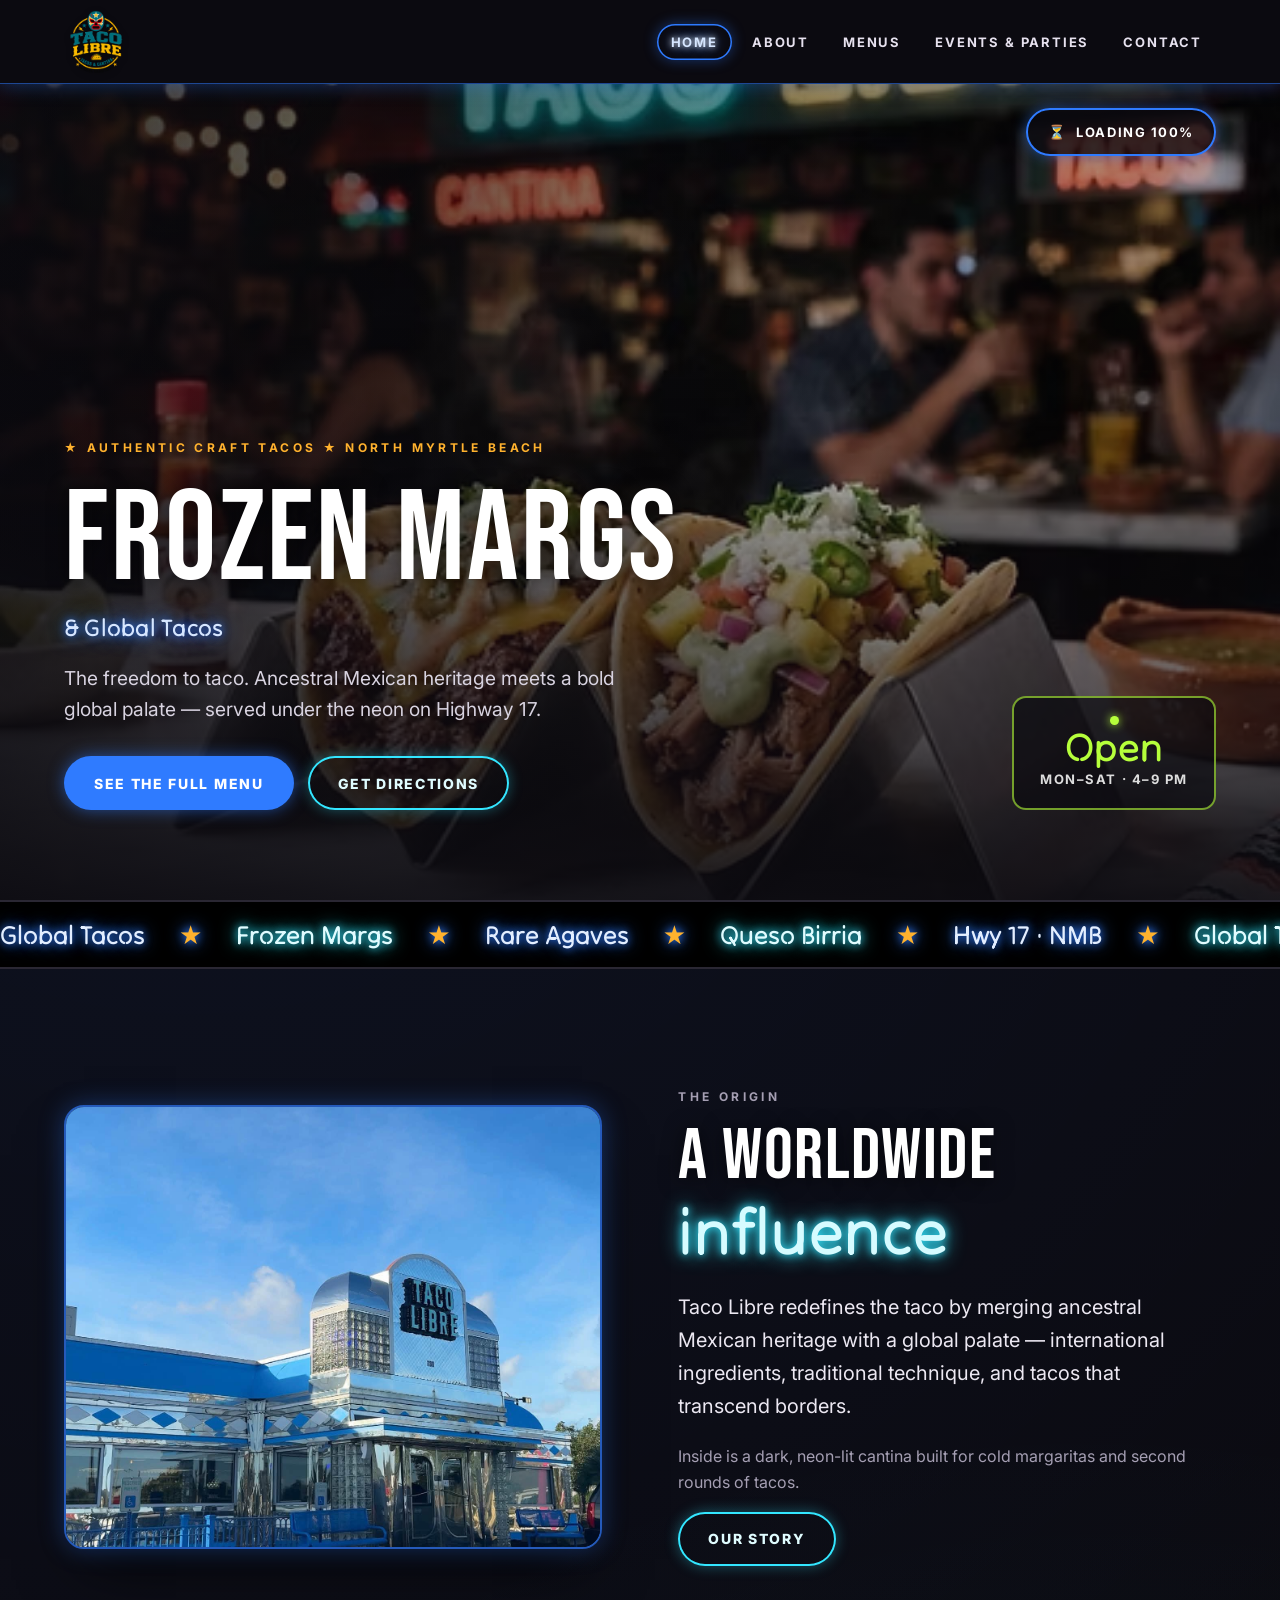
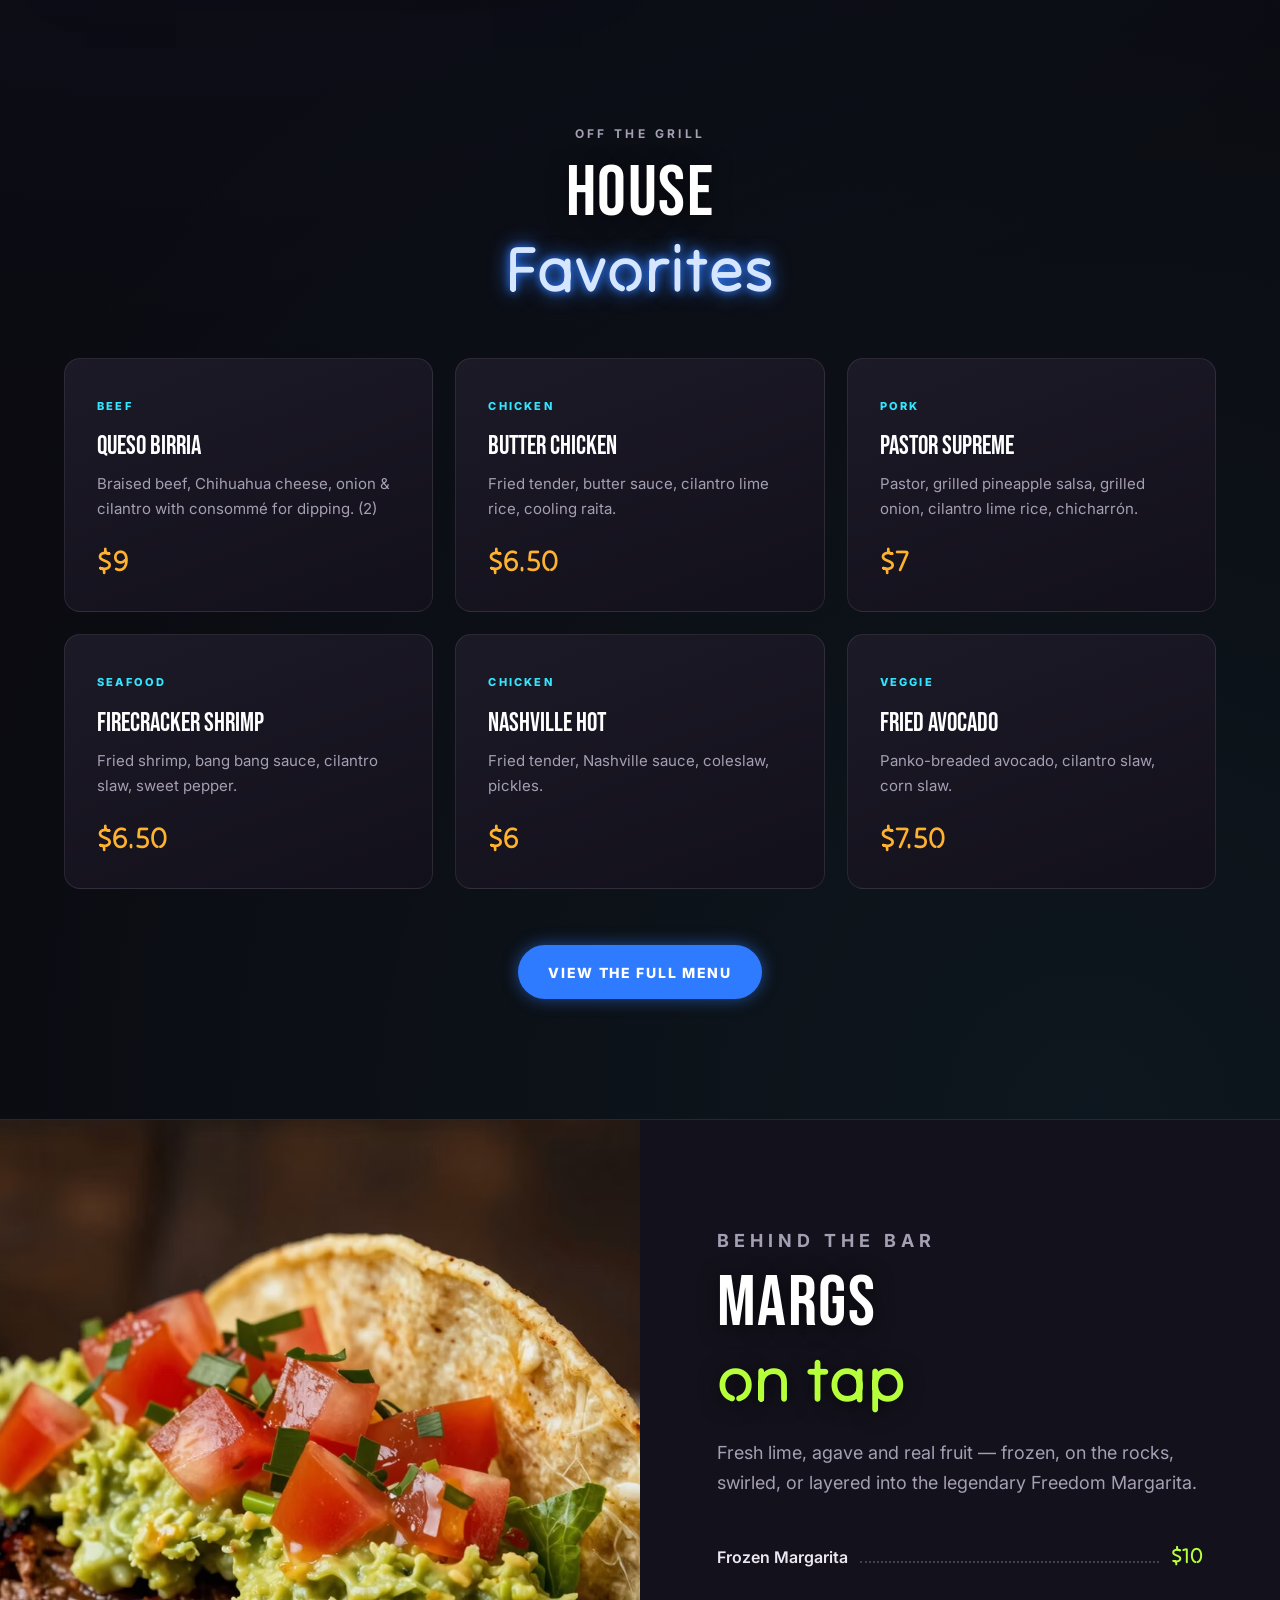
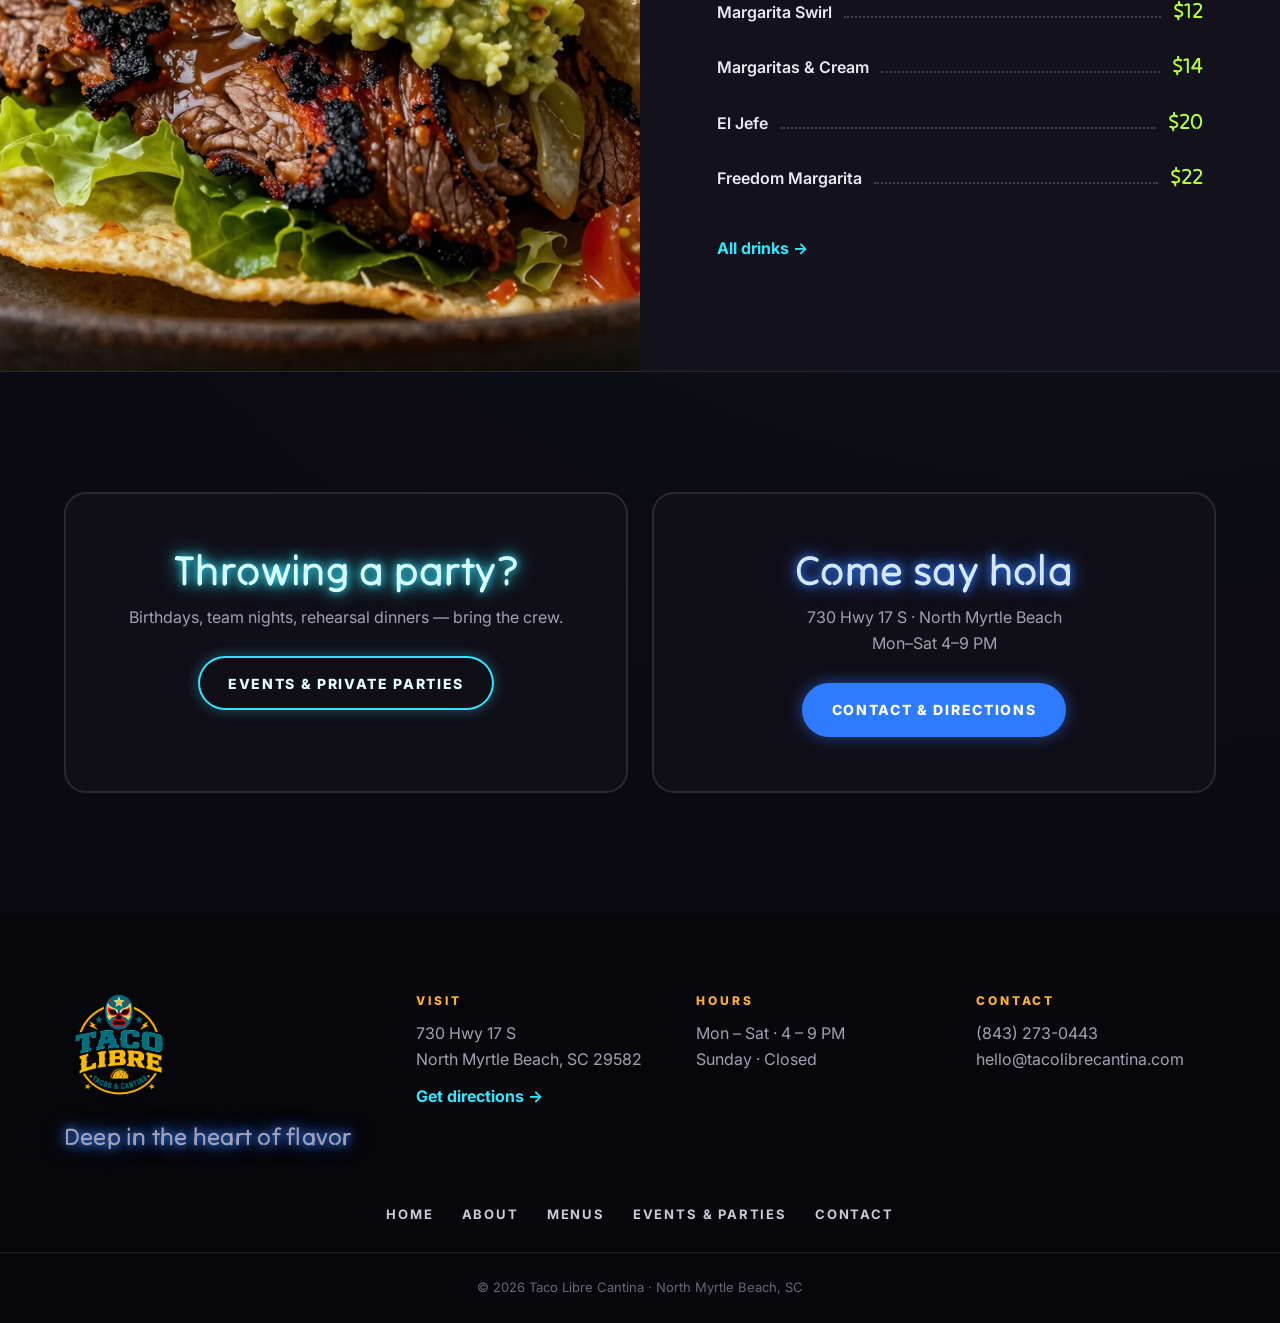
==== commit 29281bde: "654" ====
--- a/index.html
+++ b/index.html
@@ -23,8 +23,9 @@
 <main id="main">
 
 <section class="hero">
-  <video autoplay muted loop playsinline preload="none" poster="taco 1.avif"><source src="taco libre video mobile format.mp4" type="video/mp4"></video>
+  <video id="heroVideo" muted loop playsinline preload="none" poster="taco 1.avif" data-src="taco libre video mobile format.mp4"></video>
   <div class="hero-shade"></div>
+  <button class="video-btn" id="videoBtn" type="button" aria-label="Play video" aria-pressed="false"><span class="vb-icon" aria-hidden="true">⏳</span><span class="vb-text">Loading…</span></button>
   <div class="hero-inner">
     <p class="kicker">★ Authentic Craft Tacos ★ North Myrtle Beach</p>
     <h1 class="hero-title"><span class="sign-xl">Frozen Margs</span><span class="neon-script pink big">&amp; Global Tacos</span></h1>
--- a/styles.css
+++ b/styles.css
@@ -155,3 +155,8 @@
 .page-hero{padding:100px 20px 80px}.menu-wrap{padding:30px 14px 80px}.menu-block{padding:28px 20px}.menu-title{font-size:36px}.mi:has(.mi-num) p{padding-left:0}.mi h4{font-size:15px}
 .margs-copy{padding:70px 20px}.cta-card{padding:40px 24px}.cta-card h3{font-size:34px}.neon-form{padding:30px 20px}.map-wrap{padding:0 20px 80px}.map-wrap iframe{height:340px}
 .footer-grid{grid-template-columns:1fr;text-align:center;padding:60px 20px 30px}.footer-brand img{margin:0 auto 14px}}
+
+.video-btn{position:absolute;z-index:4;top:24px;right:5vw;display:inline-flex;align-items:center;gap:10px;min-height:48px;padding:0 20px;border-radius:999px;border:2px solid var(--pink);background:rgba(11,10,16,.75);color:#fff;font:700 13px var(--sans);letter-spacing:.12em;text-transform:uppercase;cursor:pointer;box-shadow:0 0 14px rgba(47,123,255,.5);transition:background .2s,transform .2s}
+.video-btn:hover{background:var(--pink);transform:translateY(-2px)}.video-btn:focus-visible{outline:2px solid #fff;outline-offset:3px}
+.vb-icon{font-size:14px;line-height:1}
+@media(max-width:640px){.video-btn{top:16px;right:20px;min-height:44px;padding:0 16px;font-size:12px}}
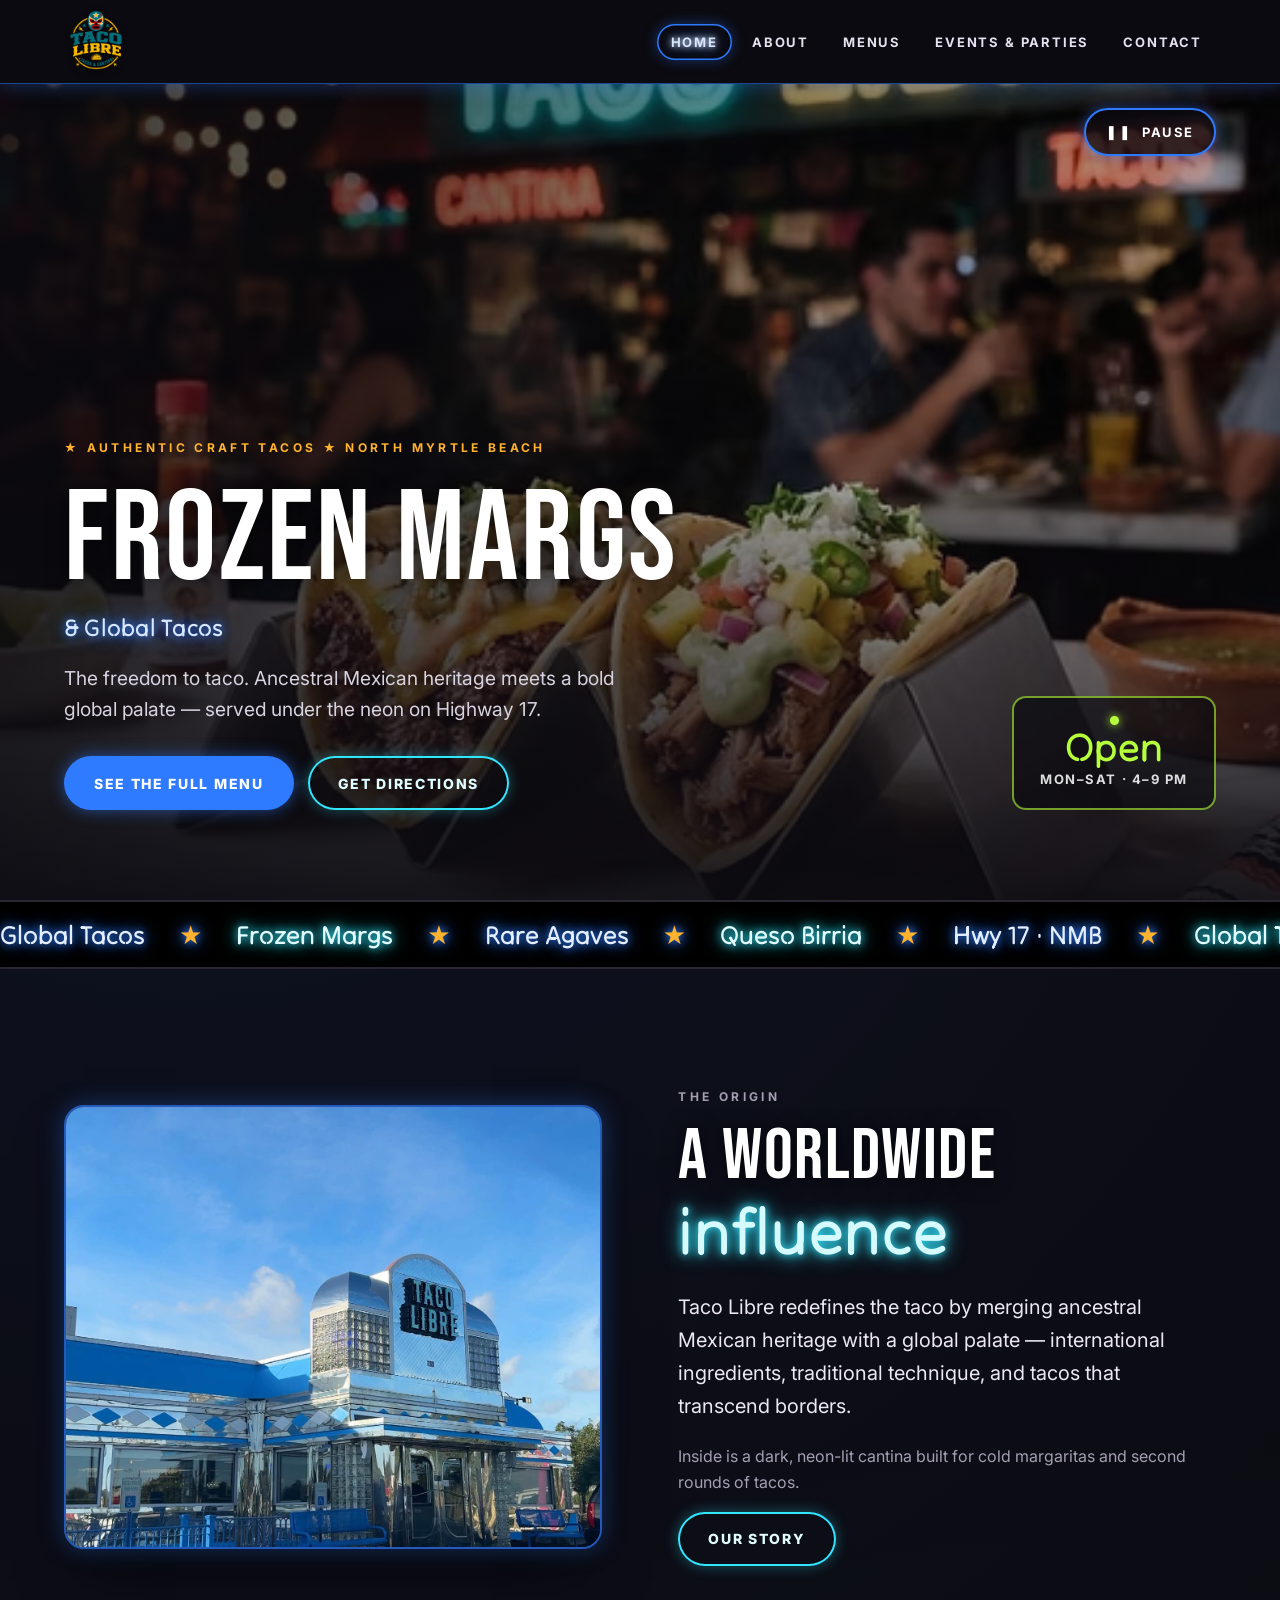
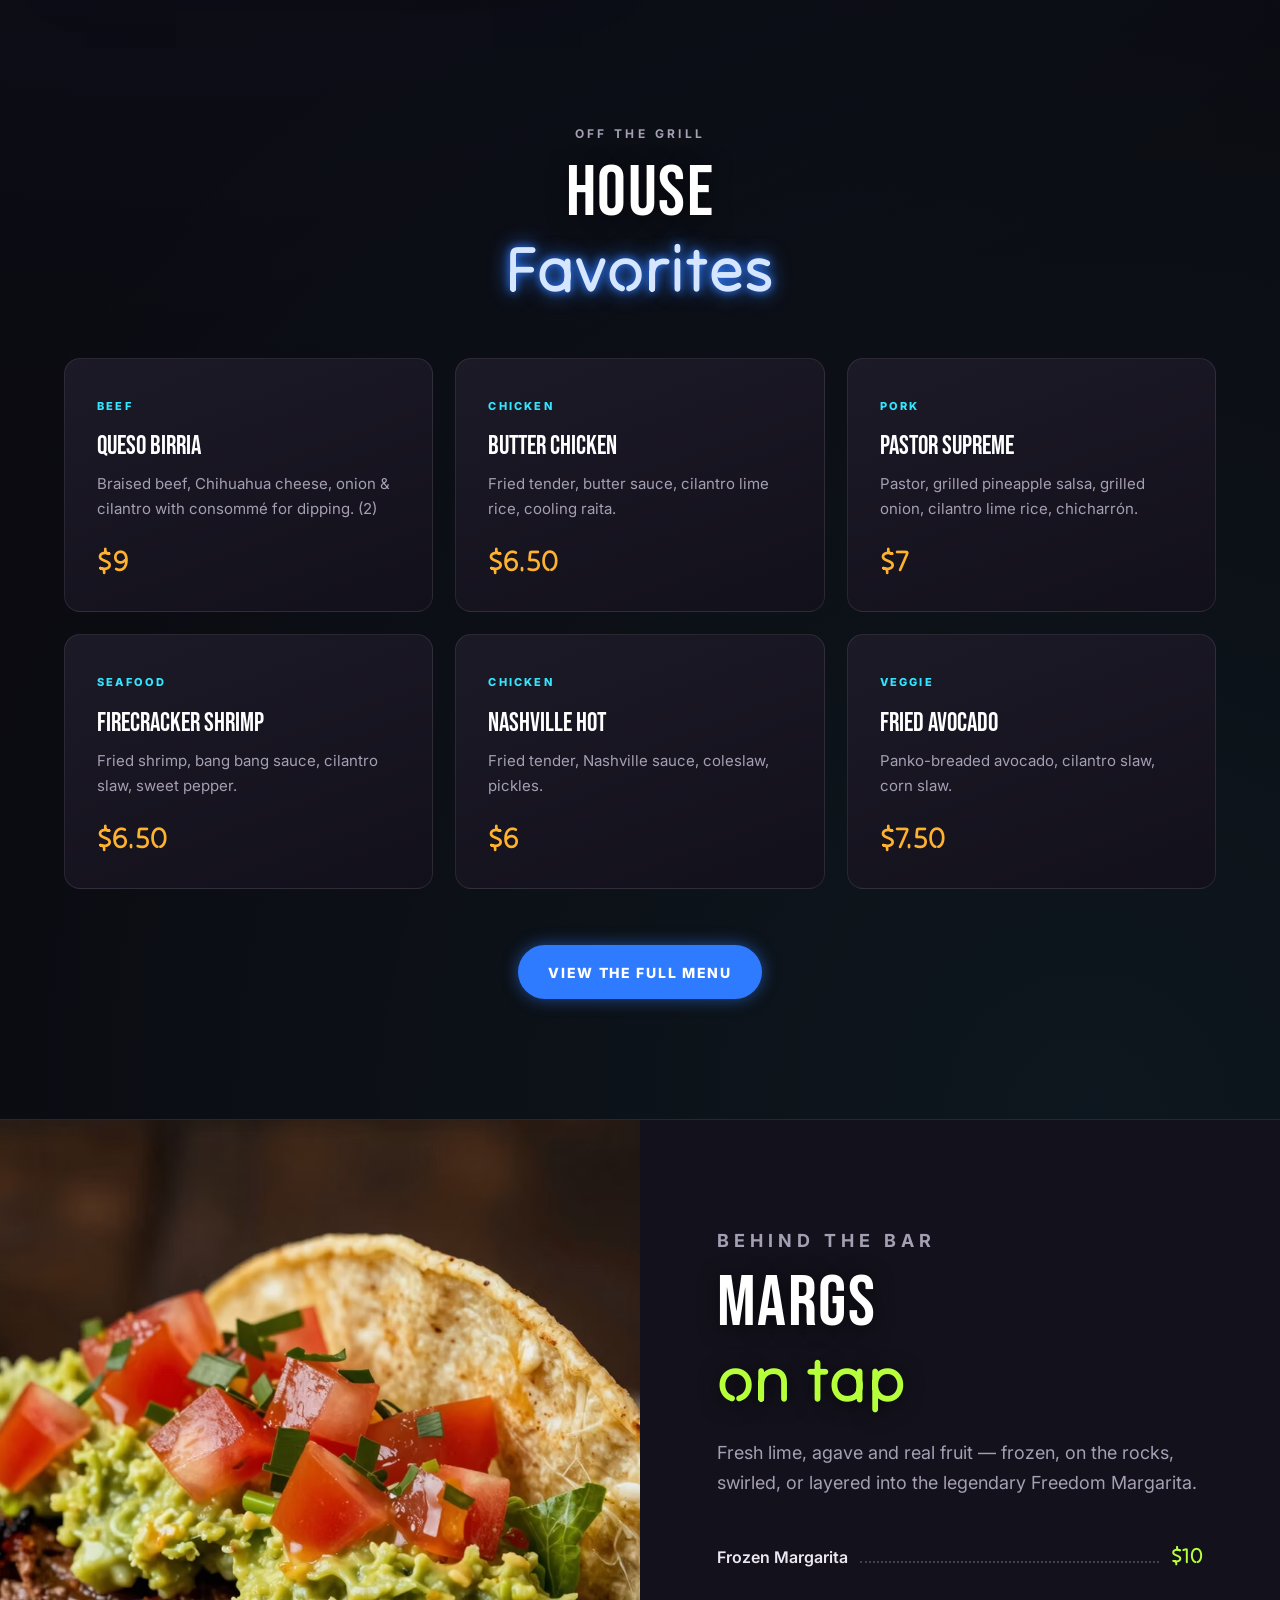
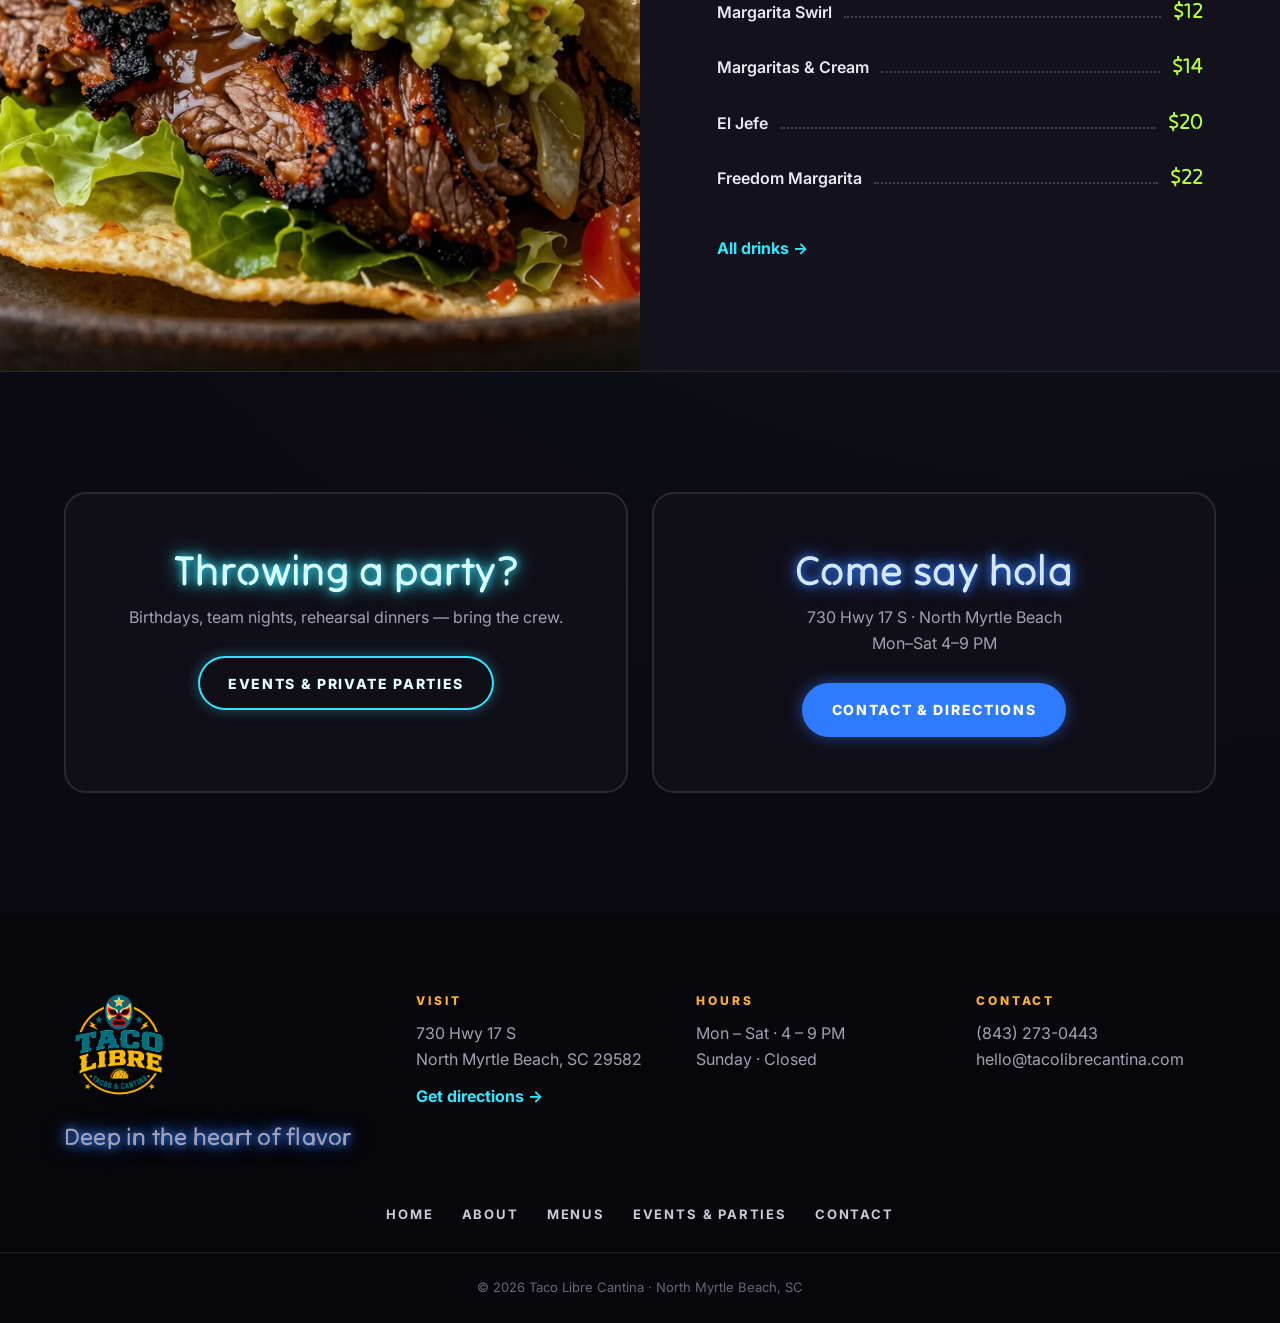
==== commit dc86231a: "vfghjk" ====
--- a/index.html
+++ b/index.html
@@ -23,9 +23,9 @@
 <main id="main">
 
 <section class="hero">
-  <video id="heroVideo" muted loop playsinline preload="none" poster="taco 1.avif" data-src="taco libre video mobile format.mp4"></video>
+  <video id="heroVideo" autoplay muted loop playsinline preload="auto" poster="taco 1.avif"><source src="taco libre video mobile format.mp4" type="video/mp4"></video>
   <div class="hero-shade"></div>
-  <button class="video-btn" id="videoBtn" type="button" aria-label="Play video" aria-pressed="false"><span class="vb-icon" aria-hidden="true">⏳</span><span class="vb-text">Loading…</span></button>
+  <button class="video-btn" id="videoBtn" type="button" aria-label="Pause video" aria-pressed="true"><span class="vb-icon" aria-hidden="true">❚❚</span><span class="vb-text">Pause</span></button>
   <div class="hero-inner">
     <p class="kicker">★ Authentic Craft Tacos ★ North Myrtle Beach</p>
     <h1 class="hero-title"><span class="sign-xl">Frozen Margs</span><span class="neon-script pink big">&amp; Global Tacos</span></h1>
